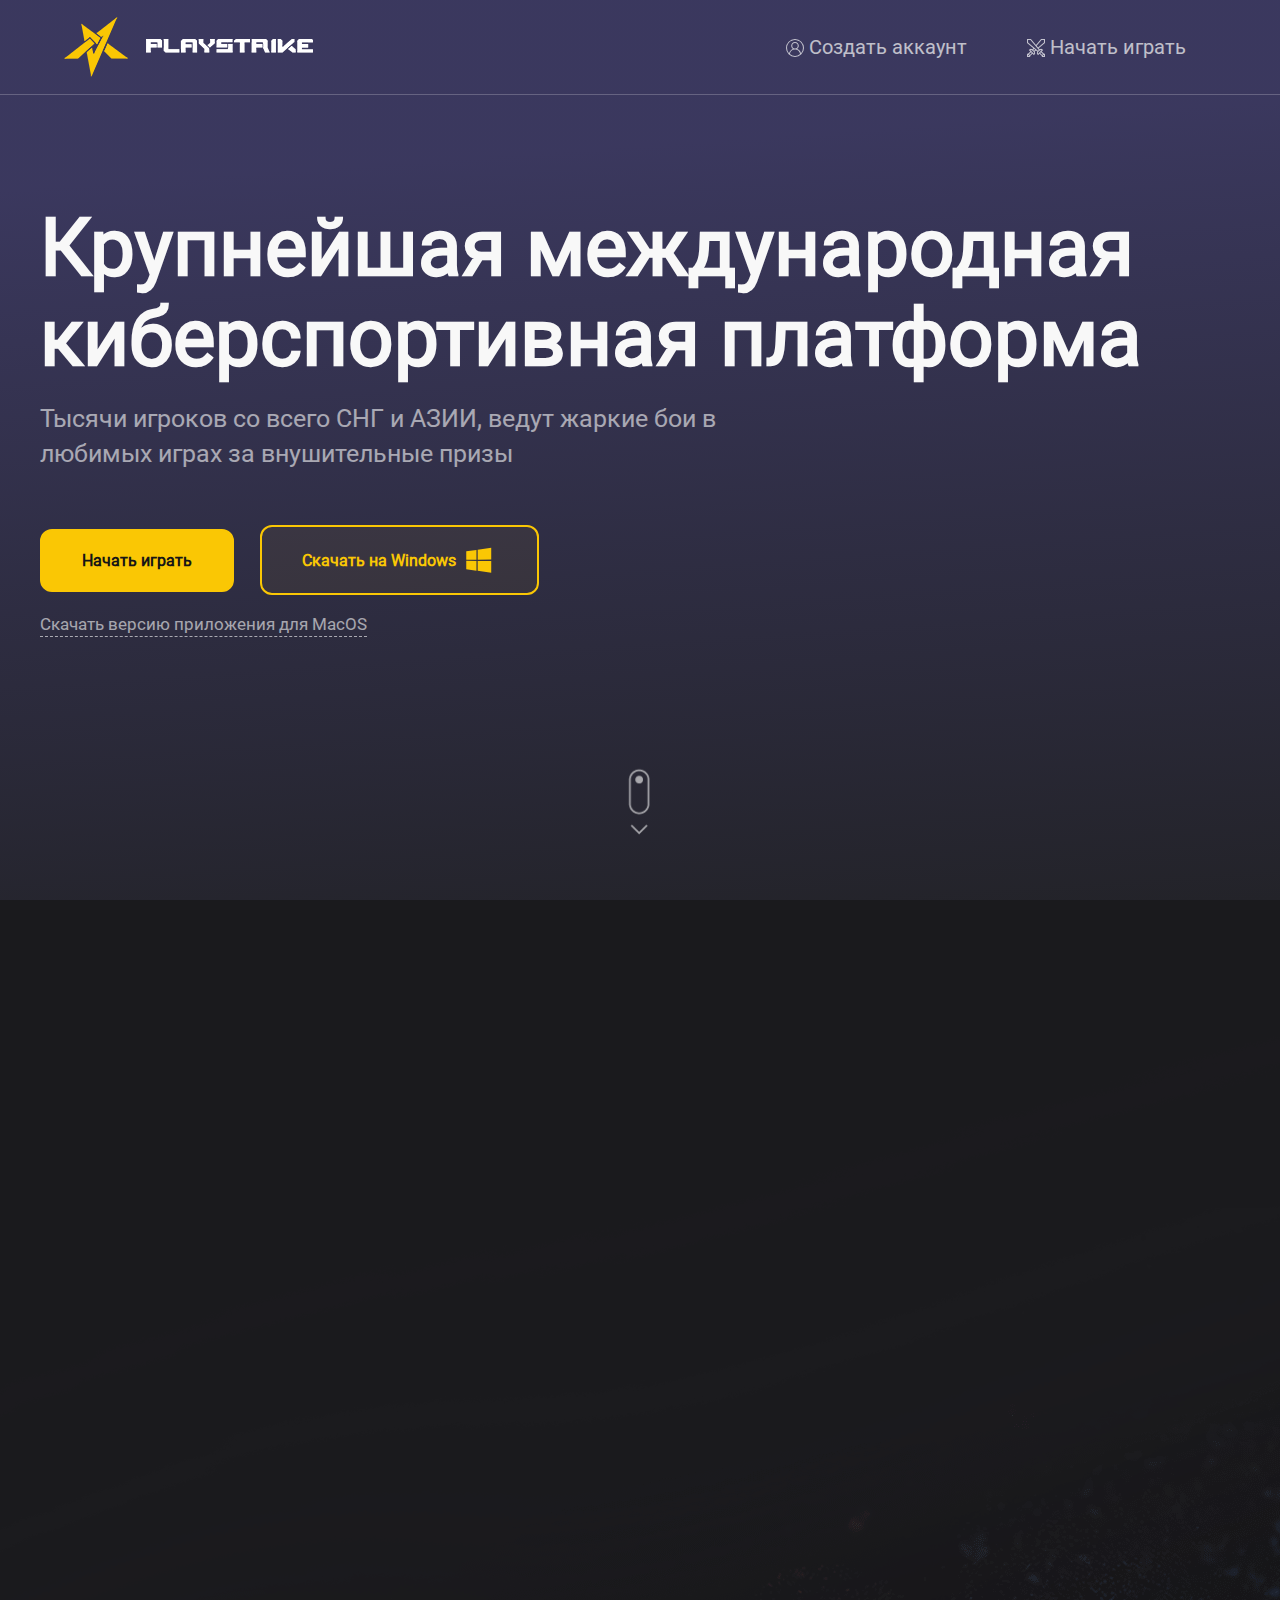
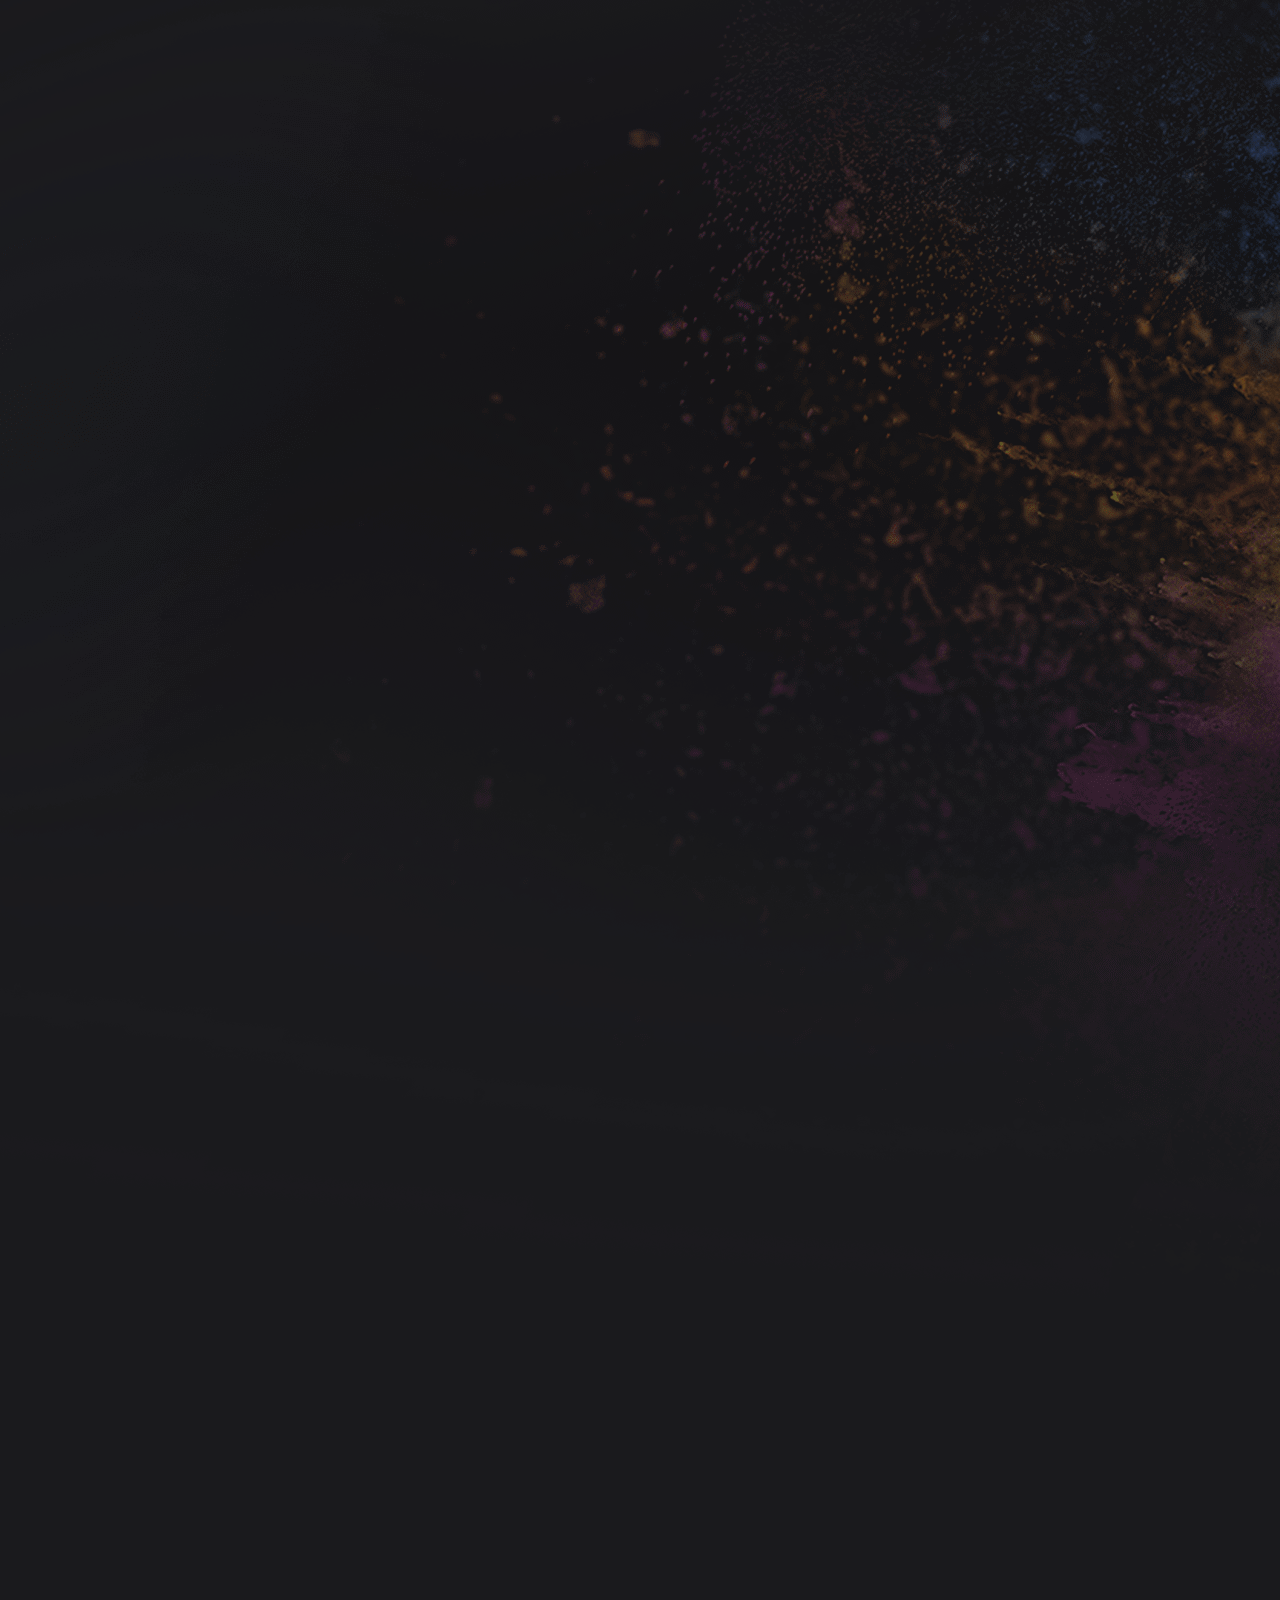
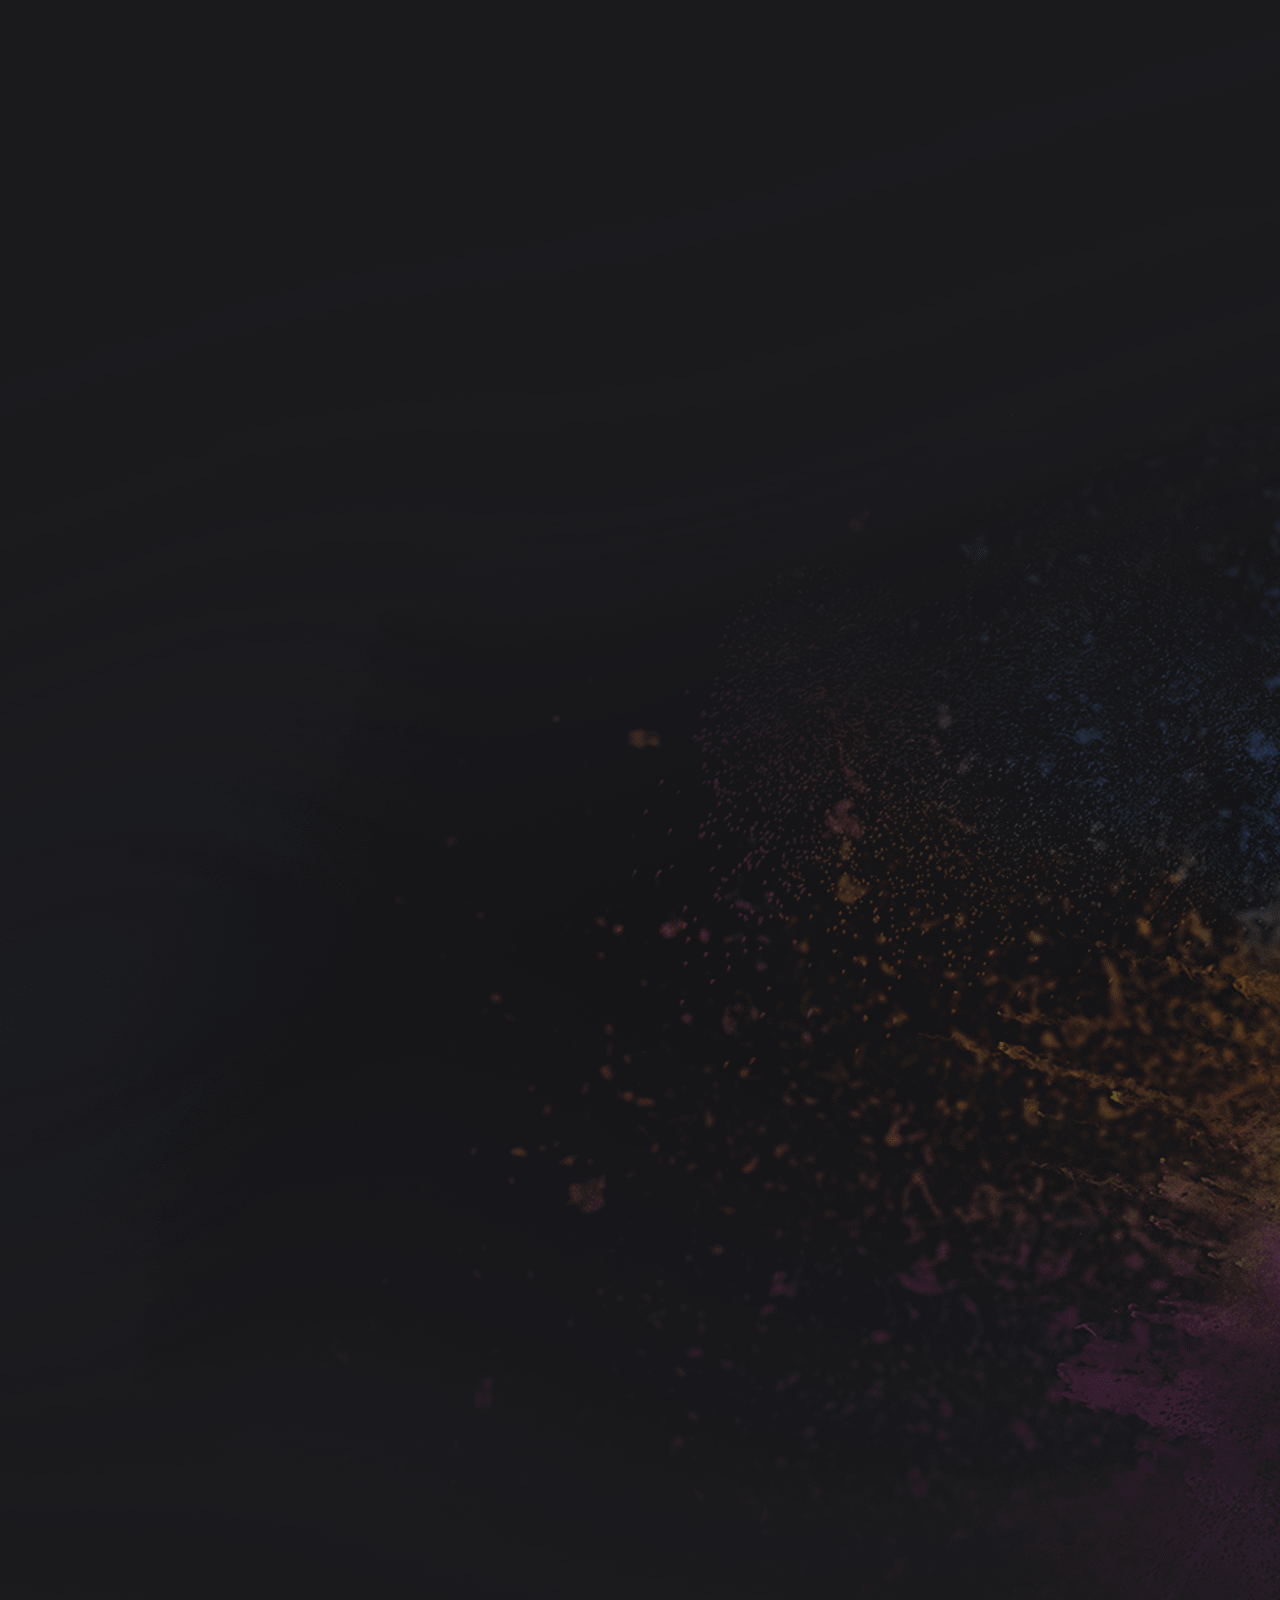
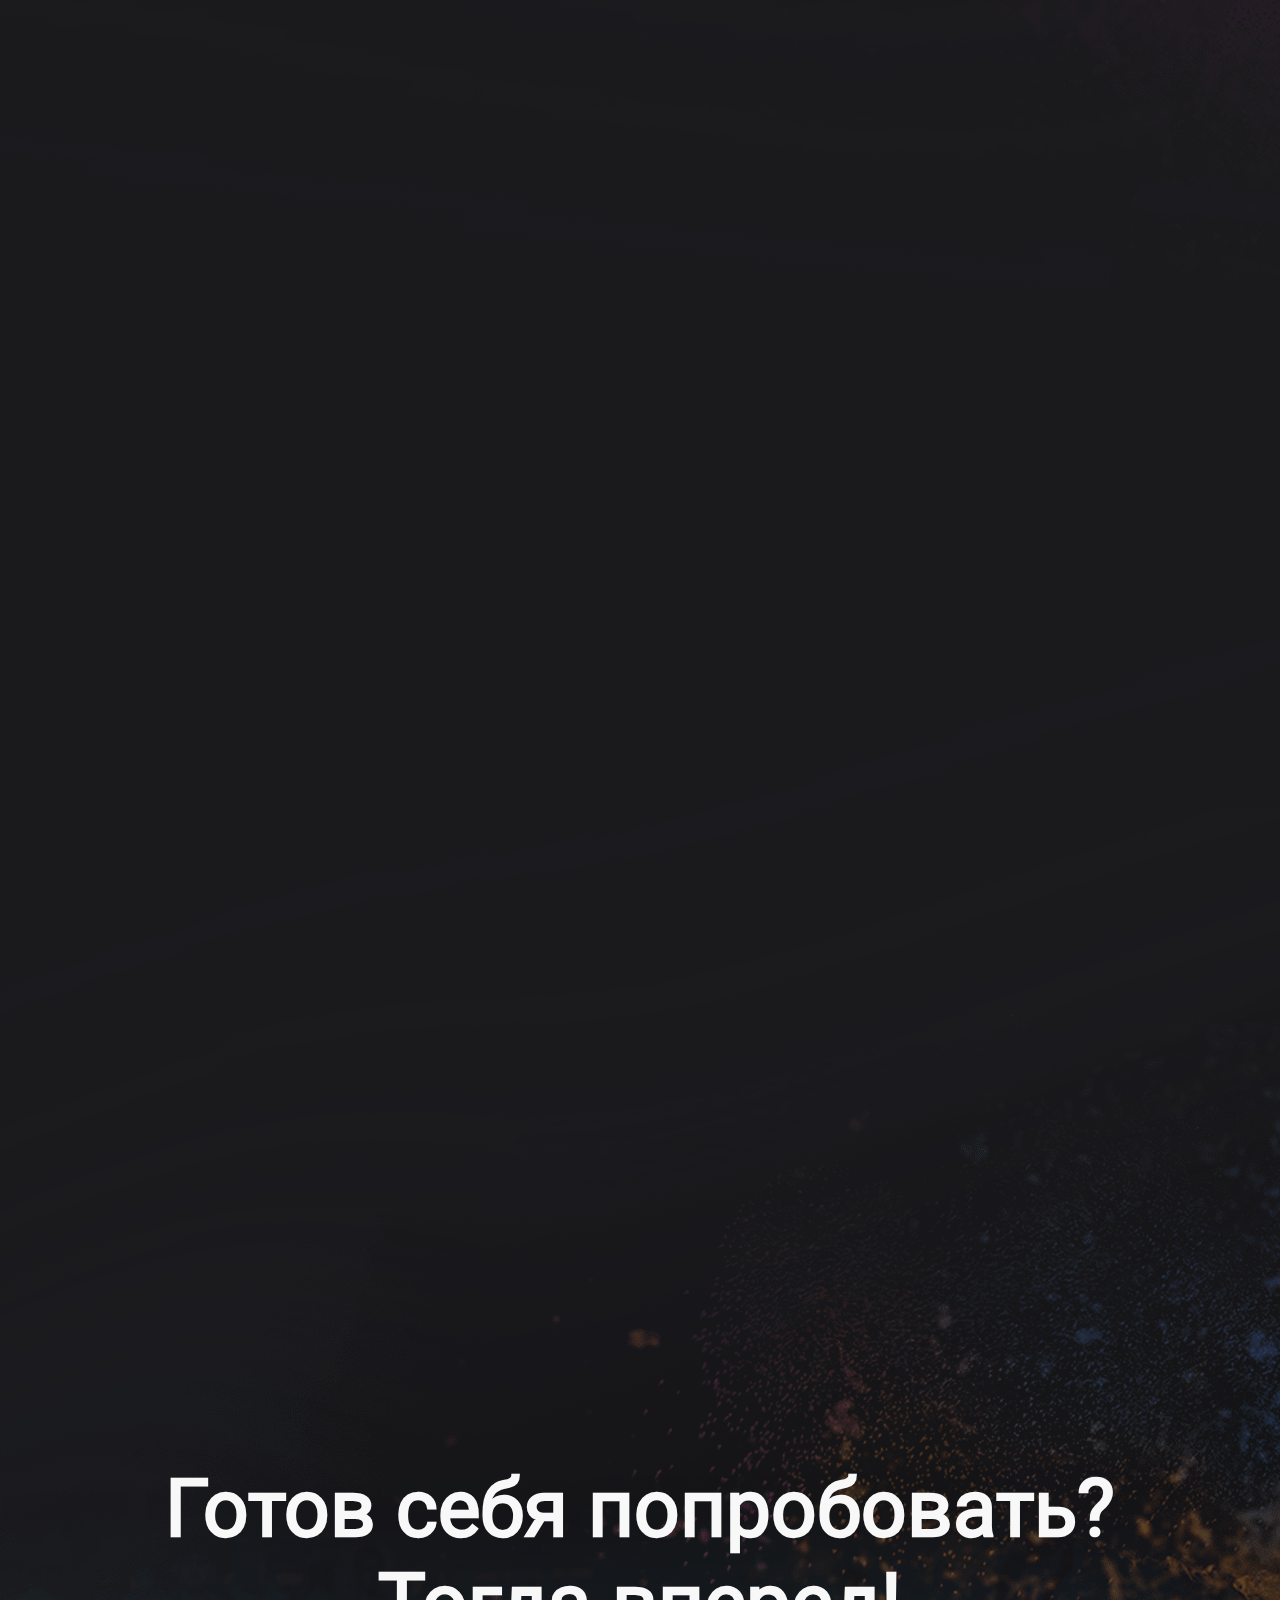
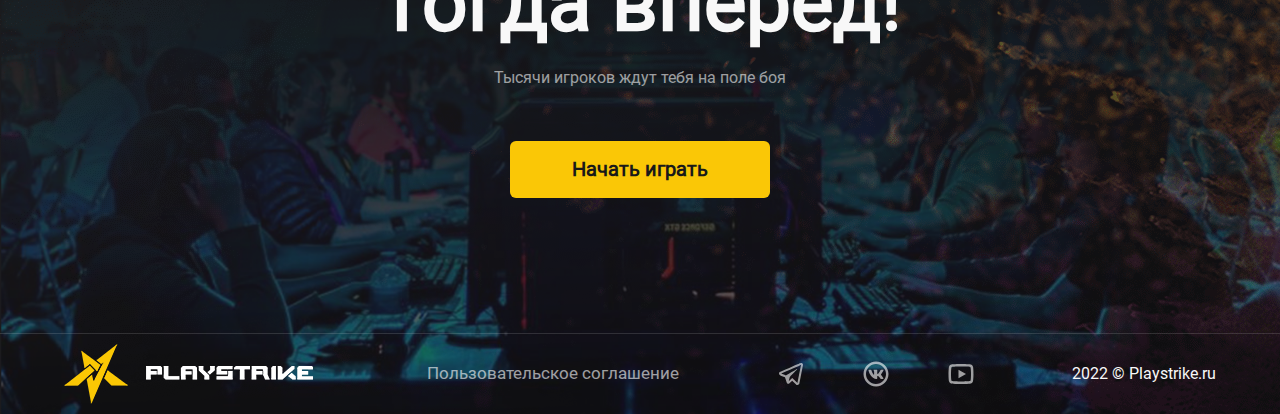
==== index.html @ 95a45a39 "fix adaptive" ====
<!DOCTYPE html>
<html lang="en">

<head>
	<meta charset="UTF-8">
	<meta http-equiv="X-UA-Compatible" content="IE=edge">
	<meta name="viewport" content="width=device-width, initial-scale=1.0">
	<link rel="icon" type="image/png" href="./assets/img/favicon.ico">
	<title>PlayStrike</title>
	<link rel="stylesheet" href='assets/css/reset.css'>
	<link rel="stylesheet" href='assets/css/swiper.min.css'>
	<link rel="stylesheet" href='assets/css/style.css'>
	<link rel="stylesheet" href='assets/css/wowjs.css'>
</head>

<body>
	<!---->
	<div class="preloader">
		<div class="preloader__row">
			<div class="preloader__item"></div>
			<div class="preloader__item"></div>
		</div>
	</div>

	<header>
		<div id="trailer" class="is_overlay">
			<video autoplay muted loop id="video" width="100%" height="auto" style="position: absolute;">
				<source src="123456.mp4" type="video/mp4">
				<source src="123456.webm" type="video/webm">
			</video>
			<div class="wallopers">
				<div class="headerMenu">
					<div class="headerMenuContent">
						<div class="logotype">

							<a href="#"><img src="assets/img/icons/playstrike.png"></a>
						</div>
						<!---->
						<div class="navigatoin">
							<!--
			<a href="">Главная</a>
			<a href="">Трансляции</a>
			<a href="">Лиги</a>
			<a href="">Приложение</a>
			<a href="">Аналитика</a>
-->
							<a href="https://my.playstrike.ru/auth/signup"><svg width="18" height="18" viewBox="0 0 18 18"
									xmlns="http://www.w3.org/2000/svg" class="zK0LQ">
									<path
										d="M15.364 2.636A8.941 8.941 0 0 0 9 0a8.941 8.941 0 0 0-6.364 2.636A8.941 8.941 0 0 0 0 9a8.94 8.94 0 0 0 2.636 6.364A8.941 8.941 0 0 0 9 18a8.941 8.941 0 0 0 6.364-2.636A8.941 8.941 0 0 0 18 9a8.941 8.941 0 0 0-2.636-6.364zM3.906 15.092A5.149 5.149 0 0 1 9 10.562c1.37 0 2.658.533 3.627 1.502a5.125 5.125 0 0 1 1.467 3.028A7.91 7.91 0 0 1 9 16.945a7.909 7.909 0 0 1-5.094-1.853zM9 9.475A2.737 2.737 0 0 1 6.266 6.74 2.737 2.737 0 0 1 9 4.008a2.737 2.737 0 0 1 2.734 2.733A2.737 2.737 0 0 1 9 9.475zm6.002 4.726a6.184 6.184 0 0 0-1.63-2.883 6.164 6.164 0 0 0-2.251-1.44 3.787 3.787 0 1 0-4.24.002c-.77.28-1.482.714-2.095 1.284A6.164 6.164 0 0 0 2.997 14.2 7.912 7.912 0 0 1 1.055 9c0-4.381 3.564-7.945 7.945-7.945S16.945 4.619 16.945 9a7.911 7.911 0 0 1-1.943 5.2z"
										fill="#FFF"></path>
								</svg> Создать аккаунт</a>
							<a href="https://my.playstrike.ru/auth/signin"><svg width="18" height="18" viewBox="0 0 18 18"
									xmlns="http://www.w3.org/2000/svg" class="zK0LQ">
									<path
										d="M18 0h-3.936L8.999 6.003 3.937 0H0v3.937L6.278 9.23l-.867 1.028a2.635 2.635 0 0 0-3.262.371l-.373.373 1.492 1.492-2.341 2.34H0V18h3.164v-.927l2.341-2.34 1.492 1.49.373-.372a2.64 2.64 0 0 0 .37-3.262L9 11.527l1.26 1.062a2.64 2.64 0 0 0 .37 3.262l.373.373 1.492-1.492 2.34 2.341V18H18v-3.164h-.927l-2.34-2.341 1.49-1.492-.372-.373a2.635 2.635 0 0 0-3.263-.37l-.865-1.027L18 3.936V0zM2.11 16.945H1.054v-1.054h.309l.745.745v.31zm.745-1.054l-.746-.746 1.905-1.904.61.61.135.135-1.904 1.905zm4.078-1.223L3.33 11.067a1.582 1.582 0 0 1 1.801.31l1.492 1.49c.486.487.589 1.213.309 1.801zm.111-2.871l-.84-.841.88-1.045 1.099.926-1.139.96zm9.901 4.094v1.054h-1.054v-.309l.745-.745h.31zm-1.054-.746l-.746.746-1.904-1.905.135-.135.61-.61 1.905 1.904zm-3.023-3.769a1.582 1.582 0 0 1 1.8-.31l-3.6 3.602a1.585 1.585 0 0 1 .308-1.8l1.492-1.492zm-1.072-.42l-.84.84-9.901-8.35V1.055h2.391l8.35 9.901zm5.15-7.51l-5.903 4.98-1.354-1.605 4.865-5.766h2.391v2.391z"
										fill="#FFF"></path>
								</svg> Начать играть</a>
						</div>

						<!-- 		<div class="users">
		    <a href="Создать аккаунт"></a><a href="Войти"></a>
		</div> -->
					</div>
				</div>
				<section class="main wow fadeInDown" data-wow-duration="2.5s" style="padding-top:12vh;margin: 0 auto;">
					<div class="container">
						<!-- <div class="main__logo">
				<img src="./assets/img/icons/logo-icon.svg" alt="">
			</div> -->
						<h1 class="main__title title">Крупнейшая международная киберспортивная платформа</h1>
						<p class="main__description">Тысячи игроков со всего СНГ и АЗИИ, ведут жаркие бои в любимых играх за
							внушительные
							призы</p>
						<div class="main__buttons df-jcsb-aic">
							<a class="button button_yellow-transparent df-jcsb-aic" style="background: #FAC704;
    color: #161616;margin-right: 2vw;" href="https://my.playstrike.ru/auth/signup">Начать играть</a>
							<a class="button button_yellow-transparent df-jcsb-aic" href="/apps"> Скачать на Windows <img
									src="./assets/img/icons/windows-icon.svg" alt=""></a>

						</div>
						<a href="">
							<a class="macos" href="/apps">Скачать версию приложения для MacOS
								<!--        <img class="apple__icon" src="./assets/img/icons/apple-icon.svg" alt="">-->
							</a>
						</a>
					</div>
				</section>
				<a href="#benefits" class="scrollImg"><img src="assets/img/icons/pil-gif.gif" alt=""></a>
			</div>
		</div>
	</header>
	<div class="backgroundContent">
		<!--
    <div id="container"> 
<div class="tabs"> 
<input id="tab1" type="radio" name="tabs" checked> 
<label for="tab1" class="account">
<div class="tabs_info">
    <div class="tabs_number">1</div>
    <div class="tabs_link">
        <span>СОЗДАЙ АККАУНТ</span>
       <p>Все что необходимо</p>
    </div>
</div>

</label> 
<input id="tab2" type="radio" name="tabs"> 
<label for="tab2">Пополни счет</label> 
<input id="tab3" type="radio" name="tabs"> 
<label for="tab3">Подключайся к матчу</label> 
<input id="tab4" type="radio" name="tabs"> 
  <label for="tab4">Играй и побеждай!</label> 
<div class="tabs_content"  id="content1"> 
<p>Описание</p> 
</div>  
<div class="tabs_content" id="content2"> 
<p>Описание</p> 
</div>  
<div class="tabs_content" id="content3"> 
<p>Сайт ZORNET - Сегодня многие мечтают иметь собственный сайт, для разного рода деятельности, но, к сожалению не все знают о том, что можно создать сайт совершенно бесплатно. И это не обман, вам действительно не нужны средства для того чтобы создать себе любого вида сайт.  
Такая возможность имеется благодаря конструктору uCoz. Все что необходимо это пройти регистрацию на странице создания сайтов.  
</p> 
</div>  
<div class="tabs_content"  id="content4"> 
<p>Описание</p> 
</div>  
</div> 
</div>
-->


		<section style="" class="us_section">
			<div class="us">
				<div class="usContent wow fadeInDown" data-wow-duration="2s">
					<div class="title_news">
						<div class="title_steps">
							<div class="titleInfo">
								<span class="ps_logo_us">Playstrike <img src="assets/img/icons/icon.svg" alt=""></span><span></span>
							</div>
							<div class="titleLink"><a href="https://my.playstrike.ru/">СЛЕДИТЕ ЗА НОВОСТЯМИ <img
										src="assets/img/icons/link.svg" alt=""></a></div>
						</div>
						<h1>КИБЕРСПОРТИВНАЯ СОЦСЕТЬ БУДУЩЕГО</h1>
					</div>
					<div class="usConent_Steps">
						<div class="su_step">
							<span>ПРОФЕССИОНАЛЬНЫЕ ЛИГИ</span>
							<p>
								Масштабные сражения в официальных турнирах от Playstrike, с тысячами сильнейших команд за звание
								чемпионов платформы с колосальными призами и наградами.</p>
							<div class="">
								<div class="ligues">
									<img src="assets/img/backgrounds/csgo.png" alt="">
									<img src="assets/img/backgrounds/dota2.png" alt="">
									<span>и другие</span>
								</div>
							</div>
						</div>
						<div class="su_step" style="border:none;">
							<span>МАТЧМЕЙКИНГ</span>
							<p>
								В считаные секунды находи себе противников в сорвеновательных одиночных или кооперативных режимах и
								моментально получай награды за одержанную победу.
							</p>


							<div class="su_button">
								<a href="https://my.playstrike.ru/auth/signin">Начать сражаться</a>
							</div>
						</div>
						<div class="su_step" style="border:none;">
							<span>ЛЮБИТЕЛЬСКИЕ ТУРНИРЫ</span>
							<p>
								Сотни профессиональных команд, формируют собственные турниры с огромными призовыми фондами и сражаются
								между собой за звание сильнейших.</p>
							<div class="">
								<div class="ligues">
									<div class="su_button green">
										<a href="https://my.playstrike.ru/tournaments/create">Создать турнир</a>
									</div>
								</div>
							</div>
						</div>
					</div>

				</div>
			</div>
			<div class="protected wow slideInRight" data-wow-duration="1s">
				<div class="protectedContent">
					<div class="protectedPlace">
						<!--                <svg width="65" height="120" viewBox="0 0 65 120" fill="none"><path d="M45.3645 0L43.5597 0.65805L15.8041 10.7609L13.5542 11.58L13.0354 13.9174L0.729043 69.2564L0 72.533L2.97897 74.0812L14.2013 79.9108L14.4334 80.031L12.3746 107.83L12.1616 110.703L14.7174 112.03L25.937 117.857L30.0573 119.997L31.9414 115.751L62.6431 46.6151L64.3115 42.8579L60.6635 40.963L49.8207 35.3299L60.2457 12.391L61.9605 8.61746L58.2825 6.70611L47.0684 0.884682L45.3645 0Z" fill="#FF8F27"></path><path d="M58.6537 44.8455L47.434 39.0186L42.6038 40.6651L56.2727 10.5913L45.0531 4.76172L17.2975 14.8646L4.9939 70.2036L16.2162 76.0332L19.1898 74.9519L16.7323 108.155L27.9519 113.982L58.6537 44.8455ZM7.36943 67.4977L18.7829 16.167L41.771 7.80076L24.6207 45.5363L22.9633 49.1842L26.756 47.8927L43.1636 42.3034L44.2448 41.9347L19.1952 98.3387L20.9154 75.0775L21.6691 64.8901L21.8657 62.2196L19.3481 63.1371L7.36943 67.4977Z" fill="#0D0D0D"></path></svg>-->
						<img src="assets/img/backgrounds/money.png" alt="">
						<h1>БЫСТРЫЕ ВЫПЛАТЫ</h1>
						<p>
							Заработанные призовые на турнирах и матчах, легко и быстро можно вывести в личном кабинете, на любой
							удобный вам кошелек.
						</p>
					</div>
					<div class="protectedPlace">
						<!--                <svg width="103" height="96" viewBox="0 0 103 96" fill="none"><path d="M100.917 13.4555L99.6231 11.9582C99.618 11.953 99.6154 11.9505 99.6154 11.9505L99.3916 11.6932C99.2938 11.5903 99.196 11.4797 99.0983 11.3562L98.1412 10.2499C96.9732 9.0201 95.5633 7.90352 94.3104 7.01335L84.7011 0.905612C83.8109 0.311304 82.7664 0 81.6704 0C81.1507 0 80.6259 0.0694645 80.1087 0.208394C78.668 0.594308 77.289 1.5205 76.2264 2.81717L32.4175 55.4198L29.4099 51.944L29.3122 51.8334L29.3019 51.8205L29.2761 51.7922L29.1604 51.6739C29.1012 51.6147 29.0472 51.5633 28.9983 51.5195L28.5969 51.1285L28.3319 50.9921C28.2933 50.9664 28.2522 50.9407 28.2084 50.9124L16.9912 43.7832C16.1062 43.1967 15.0539 42.8776 13.9605 42.8776C13.4408 42.8776 12.9159 42.9497 12.3988 43.0886C10.9504 43.4745 9.56621 44.4084 8.50109 45.7154L1.97142 53.727C-0.428963 56.6754 -0.663084 60.5551 1.41056 62.9503L22.1676 86.9336C22.4069 87.2089 22.6873 87.4661 23.014 87.7131C23.0629 87.7543 23.1067 87.7878 23.1247 87.7955C23.1247 87.7955 23.1581 87.8186 23.207 87.8495C23.2199 87.8572 23.2301 87.8675 23.243 87.8752C23.2482 87.8778 23.2559 87.8829 23.261 87.8881C23.3099 87.919 23.3639 87.9576 23.4231 87.9961V87.9987L34.6789 95.1561C35.5459 95.7093 36.5622 96 37.6144 96C37.8434 96 38.075 95.9846 38.3039 95.9563C38.9085 95.8636 41.3321 95.2642 44.476 91.4745L100.817 23.5459L100.889 23.4739L101.02 23.2989C101.038 23.2732 101.056 23.25 101.077 23.2269L101.38 22.9233C101.653 22.5683 101.882 22.2132 102.075 21.8582V21.6318C102.088 21.606 102.098 21.5829 102.111 21.5572C102.142 21.4928 102.173 21.4285 102.201 21.3616C102.229 21.2973 102.255 21.2381 102.281 21.179L102.317 21.0915L102.345 21.0195C102.35 21.0014 102.361 20.9783 102.368 20.9577C102.386 20.9088 102.404 20.8625 102.422 20.8162C102.425 20.8059 102.43 20.7956 102.433 20.7853L102.505 20.6078L102.553 20.4329C102.579 20.3583 102.597 20.2965 102.61 20.2528L102.618 20.2219L102.626 20.191C102.641 20.1396 102.664 20.0598 102.687 19.9595C102.708 19.8772 102.726 19.8025 102.739 19.7382H102.741L102.746 19.7125C102.77 19.607 102.79 19.499 102.808 19.3986C102.818 19.3446 102.826 19.2931 102.834 19.2417L102.849 19.1542L102.865 19.0359L102.875 18.9535C102.878 18.951 102.878 18.9484 102.875 18.9458C102.95 16.7127 101.859 14.7342 100.917 13.4555ZM13.5463 48.9056C13.5386 48.9005 13.5334 48.8953 13.5257 48.8902L13.6492 48.7512L13.5463 48.9056Z" fill="#18E86B"></path><path d="M98.8046 18.0168C98.8046 17.9937 98.8072 17.968 98.8046 17.9448C98.8046 17.9294 98.8021 17.9139 98.7995 17.8985C98.7995 17.8702 98.7969 17.8445 98.7918 17.8162C98.7892 17.793 98.7892 17.7699 98.7866 17.7467C98.7815 17.7158 98.7763 17.6901 98.7712 17.6618C98.7686 17.6438 98.766 17.6284 98.7609 17.6103C98.7609 17.6026 98.7583 17.5923 98.7583 17.5846C98.748 17.5383 98.7352 17.492 98.7223 17.4457C98.7197 17.438 98.7172 17.4277 98.7146 17.42C98.712 17.4097 98.7069 17.3994 98.7043 17.3891C98.6966 17.3685 98.6914 17.3479 98.6837 17.3273C98.6709 17.2913 98.6554 17.2553 98.64 17.2193C98.64 17.2141 98.6374 17.2116 98.6348 17.2064C98.6323 17.2013 98.6297 17.1961 98.6271 17.191C98.6143 17.1653 98.604 17.1421 98.5911 17.1189C98.5757 17.0881 98.5577 17.0572 98.5396 17.0289C98.5396 17.0238 98.5371 17.0212 98.5345 17.0186C98.5319 17.0135 98.5268 17.0083 98.5242 17.0057C98.5114 16.9852 98.4985 16.962 98.483 16.944C98.465 16.9157 98.4445 16.89 98.4213 16.8642C98.4162 16.8565 98.411 16.8514 98.4059 16.8437L94.0064 11.7599C93.9884 11.7419 93.973 11.7239 93.955 11.7059C93.9318 11.6801 93.9087 11.657 93.8829 11.6364C93.8804 11.6338 93.8778 11.6338 93.8752 11.6312C93.8727 11.6261 93.8675 11.6235 93.8649 11.621C93.8444 11.6055 93.8263 11.5875 93.8058 11.5721C93.78 11.5541 93.7543 11.5361 93.726 11.518L82.4445 4.34776C82.447 4.35033 82.4419 4.34519 82.4445 4.34776C82.2206 4.19082 81.9582 4.11621 81.6701 4.11621C81.5105 4.11621 81.3433 4.13937 81.1735 4.18568C80.5792 4.34519 79.9437 4.77484 79.4009 5.43861L32.4763 61.7795L26.2965 54.6375C26.2785 54.6195 26.2631 54.6015 26.2476 54.5835C26.2245 54.5603 26.1988 54.5372 26.1756 54.5166C26.173 54.514 26.1705 54.5115 26.1679 54.5089C26.1627 54.5063 26.1576 54.5012 26.155 54.4986C26.1344 54.4832 26.1164 54.4677 26.0984 54.4523C26.0701 54.4343 26.0444 54.4137 26.0187 54.3983L14.7577 47.2408C14.786 47.2614 14.8143 47.2846 14.84 47.3077C14.8477 47.3129 14.8529 47.318 14.858 47.3232C14.611 47.1019 14.3023 46.9939 13.9601 46.9939C13.8006 46.9939 13.6334 47.017 13.461 47.0633C12.8667 47.2228 12.2312 47.6525 11.6884 48.3162L5.15872 56.3278C4.07816 57.6554 3.79258 59.4151 4.52067 60.2564L25.2777 84.2397C25.4038 84.3838 25.6508 84.5382 25.6276 84.5253L36.8834 91.6827C37.223 91.8988 37.6527 91.9374 38.1106 91.8139C38.1852 91.7933 38.2599 91.7702 38.337 91.7419C38.3628 91.7316 38.3885 91.7187 38.4142 91.7084C38.4631 91.6879 38.5146 91.6673 38.566 91.6415H38.5686C38.6226 91.6158 38.6741 91.5849 38.7281 91.5566C38.7487 91.5438 38.7693 91.5335 38.7898 91.5206H38.7924C38.849 91.4872 38.9082 91.4486 38.9674 91.41C38.9777 91.4023 38.9879 91.3946 38.9982 91.3894C39.0137 91.3765 39.0291 91.3663 39.0445 91.356C39.0677 91.338 39.0909 91.3225 39.1166 91.3045C39.1552 91.2762 39.1912 91.2453 39.2298 91.2145C39.2349 91.2119 39.2401 91.2093 39.2427 91.2042C39.2452 91.2042 39.2478 91.2016 39.2478 91.199C39.289 91.1656 39.3301 91.1321 39.3713 91.0961C39.397 91.073 39.4202 91.0498 39.4459 91.0267C39.4536 91.0215 39.4613 91.0138 39.4691 91.0061C39.4742 91.0009 39.4793 90.9958 39.4845 90.9906C39.5205 90.9572 39.5591 90.9212 39.5925 90.8852C39.6157 90.862 39.6389 90.8363 39.662 90.8105C39.6697 90.8054 39.6749 90.7977 39.6826 90.7925C39.6877 90.7848 39.6929 90.7797 39.698 90.7745C39.7315 90.7385 39.7649 90.6999 39.7984 90.6613C39.8267 90.6279 39.855 90.5944 39.8833 90.561L97.7678 20.7723C97.773 20.7671 97.7755 20.762 97.7807 20.7568C97.8141 20.7157 97.845 20.6771 97.8759 20.6359C97.9042 20.5999 97.9299 20.5639 97.9556 20.5253L97.9633 20.5176C97.9633 20.515 97.9659 20.5124 97.9659 20.5098C97.9968 20.4687 98.0277 20.4249 98.056 20.3812C98.0817 20.3452 98.1049 20.3066 98.128 20.268C98.1306 20.2629 98.1357 20.2577 98.1383 20.2526C98.1409 20.25 98.1409 20.2474 98.1434 20.2449C98.1717 20.1985 98.2026 20.1497 98.2283 20.1008C98.2463 20.0725 98.2618 20.0416 98.2772 20.0133C98.2849 20.0004 98.2901 19.9876 98.2978 19.9747C98.303 19.9644 98.3081 19.9567 98.3132 19.9464C98.3441 19.8872 98.375 19.8281 98.4033 19.7689C98.4084 19.7586 98.411 19.7483 98.4162 19.738C98.4264 19.7149 98.4367 19.6917 98.447 19.6686C98.465 19.63 98.4805 19.5939 98.4959 19.5579C98.5036 19.5373 98.5114 19.5193 98.5165 19.5013C98.5371 19.4524 98.5551 19.4036 98.5731 19.3547C98.5834 19.3289 98.5937 19.3006 98.604 19.2749C98.6091 19.2569 98.6143 19.2389 98.6194 19.2209C98.6348 19.1772 98.6477 19.1334 98.6606 19.0897C98.6734 19.0434 98.6863 18.9971 98.6966 18.9508C98.7094 18.907 98.7172 18.8633 98.7275 18.8195C98.7377 18.7732 98.748 18.7269 98.7558 18.6832C98.7635 18.6394 98.7686 18.5983 98.7763 18.5545C98.7815 18.5108 98.7866 18.4645 98.7918 18.4208C98.7969 18.3796 98.7995 18.3384 98.8021 18.2973C98.8021 18.2715 98.8072 18.2484 98.8072 18.2227V18.1712C98.8072 18.1197 98.8072 18.0683 98.8046 18.0168ZM14.8915 47.354C14.9146 47.3772 14.9378 47.4029 14.9609 47.4286C14.9326 47.3978 14.9043 47.3669 14.8735 47.3386C14.8812 47.3437 14.8863 47.3489 14.8915 47.354ZM5.87137 59.1604C5.80962 58.9366 5.90482 58.1674 6.50942 57.4264L13.0365 49.4148C13.3298 49.0546 13.6231 48.854 13.8263 48.7716L28.6918 65.9474L30.0322 67.4936L31.3417 65.9217L80.7361 6.55004L80.7413 6.54232L80.7464 6.53461C81.0397 6.17442 81.3305 5.97374 81.5337 5.89142L85.7299 10.7411C85.7916 10.9623 85.699 11.729 85.097 12.47L27.2227 82.251L27.2176 82.2561L27.2124 82.2613C26.9191 82.6214 26.6284 82.8221 26.4226 82.9044L5.87137 59.1604Z" fill="#0D0D0D"></path><path d="M100.917 13.4553L99.6152 11.9502C99.6152 11.9502 100.225 12.5111 100.917 13.4553Z" fill="#18E86B"></path><path d="M102.875 18.9541C102.847 19.888 102.61 20.8682 102.075 21.8587V21.6323C102.088 21.6066 102.098 21.5835 102.111 21.5577C102.142 21.4934 102.172 21.4291 102.201 21.3622C102.229 21.2979 102.255 21.2387 102.281 21.1795L102.317 21.0921L102.345 21.02C102.35 21.002 102.36 20.9789 102.368 20.9583C102.386 20.9094 102.404 20.8631 102.422 20.8168C102.425 20.8065 102.43 20.7962 102.432 20.7859L102.504 20.6084L102.553 20.4334C102.579 20.3588 102.597 20.2971 102.61 20.2533L102.618 20.2225L102.625 20.1916C102.641 20.1401 102.664 20.0604 102.687 19.9601C102.708 19.8777 102.726 19.8031 102.738 19.7388H102.741L102.746 19.7131C102.769 19.6076 102.79 19.4995 102.808 19.3992C102.818 19.3452 102.826 19.2937 102.834 19.2423L102.849 19.1548L102.865 19.0364L102.875 18.9541Z" fill="#18E86B"></path></svg>-->
						<img src="assets/img/backgrounds/servers.png" alt="">
						<h1>НАДЕЖНЫЕ СЕРВЕРА</h1>
						<p>
							Наша платформа размещена в самых надежных и защищенных от сбоев и любымх атак серверах.
						</p>
					</div>
					<div class="protectedPlace">
						<!--                <svg width="144" height="112" viewBox="0 0 144 112" fill="none"><path d="M91.4575 46.8476L78.9019 40.3258L78.0959 39.9076L77.1941 39.8901L65.7843 39.6549L61.8067 18.8435L61.4538 16.9963L59.7853 16.1337L47.2296 9.61196L43.056 7.44238L41.7229 11.9514L31.424 46.8607L5.07105 66.0209L0 69.7065L5.56334 72.5949L18.119 79.1167L18.9206 79.535L19.8268 79.5524L31.2366 79.7876L35.2098 100.599L35.5627 102.446L37.2313 103.309L49.7869 109.831L53.9605 112L55.2936 107.491L65.5969 72.5819L91.9498 53.4217L97.0209 49.736L91.4575 46.8476Z" fill="#CFBBFE"></path><path d="M77.116 43.7627L62.565 43.4664L57.9993 19.5706L45.4437 13.0488L34.7657 49.2215L7.34546 69.1571L19.9011 75.6789L34.4521 75.9752L39.0177 99.871L51.5734 106.393L62.2514 70.2245L89.6716 50.2888L77.116 43.7627ZM48.7329 62.3783L48.2842 62.705L48.1273 63.2366L39.3619 92.9397L34.8616 69.3793L34.6132 68.0767L33.2889 68.0506L12.2466 67.6193L35.7329 50.5415L36.1816 50.2148L36.3385 49.6833L45.1039 19.9801L49.6042 43.5405L49.8525 44.8431L51.1769 44.8692L72.2192 45.3005L48.7329 62.3783Z" fill="#0D0D0D"></path><path d="M139.356 67.7477L130.982 63.3998L130.447 63.121L129.845 63.1079L122.239 62.9511L119.586 49.0798L119.355 47.8468L118.239 47.2718L109.87 42.9239L107.087 41.4775L106.202 44.4836L99.3319 67.7564L81.7618 80.5299L78.3855 82.987L82.0929 84.9126L90.4619 89.2604L90.9978 89.5393L91.599 89.5523L99.2056 89.7048L101.859 103.58L102.094 104.813L103.205 105.388L111.574 109.736L114.358 111.183L115.246 108.177L122.112 84.9039L139.682 72.1304L143.063 69.6733L139.356 67.7477Z" fill="#CFBBFE"></path><path d="M129.793 65.6907L120.091 65.4947L117.046 49.5627L108.677 45.2148L101.558 69.3285L83.2825 82.6204L91.6514 86.9682L101.349 87.1643L104.39 103.096L112.759 107.444L119.878 83.3305L138.158 70.0386L129.793 65.6907ZM110.873 78.0983L110.572 78.3161L110.467 78.6733L104.621 98.4739L101.624 82.7685L101.458 81.9016L100.574 81.8841L86.5455 81.5966L102.203 70.2129L102.504 69.995L102.608 69.6378L108.45 49.8372L111.452 65.5426L111.618 66.4096L112.502 66.427L126.53 66.7145L110.873 78.0983Z" fill="#0D0D0D"></path><path d="M112.033 14.4508L107.428 12.059L107.131 11.9065L106.8 11.8978L102.618 11.8107L101.158 4.18231L101.032 3.50704L100.418 3.18901L95.813 0.797254L94.2838 0L93.7959 1.65549L90.0187 14.4551L80.3559 21.4779L78.4956 22.8328L80.5345 23.8914L85.1394 26.2832L85.4356 26.4357L85.7667 26.44L89.949 26.5272L91.4085 34.1599L91.5392 34.8352L92.1491 35.1532L96.754 37.5449L98.2832 38.3378L98.7711 36.6867L102.548 23.8871L112.211 16.8599L114.071 15.5094L112.033 14.4508Z" fill="#CFBBFE"></path><path d="M106.774 13.3174L101.437 13.2085L99.7645 4.44742L95.1596 2.05566L91.2474 15.3171L81.1924 22.6274L85.7973 25.0192L91.1341 25.1281L92.807 33.8891L97.4119 36.2809L101.328 23.0195L111.383 15.7092L106.774 13.3174ZM96.3663 20.1442L96.2008 20.2661L96.1441 20.4622L92.929 31.3536L91.2778 22.7145L91.1864 22.2353L90.7028 22.2266L82.9873 22.0698L91.6002 15.8094L91.7658 15.6874L91.8224 15.4913L95.0376 4.5999L96.6887 13.239L96.7802 13.7182L97.2638 13.7269L104.979 13.8838L96.3663 20.1442Z" fill="#0D0D0D"></path></svg>-->
						<img src="assets/img/backgrounds/antichit.png" alt="">
						<h1>АНТИ-ЧИТ</h1>
						<p>
							Гордость нашей проекта - умная античит система, которая обеспечивает комфорт в игре и защиту даже от самых
							смелых хакерских решений.
						</p>
					</div>
				</div>
			</div>




			<section class="section_step wow slideInLeft" data-wow-duration="0.5s" style="margin-bottom: 4.9vh;">

				<div class="content">
					<span class="ps_logo_us">Playstrike <img src="assets/img/icons/icon.svg" alt=""></span><span></span>
					<h1>КАК НАЧАТЬ ИГРАТЬ?</h1>
				</div>
				<div class="what_step">

					<div class="step_content">
						<div class="step">
							<span>1</span>
							<div class="step_link">
								<span>СОЗДАЙ АККАУНТ</span>
								<p>Регистрация занимает меньше минуты</p>
							</div>
						</div>
						<img src="assets/img/backgrounds/arrowstep.png" alt="">
						<div class="step">
							<span>2</span>
							<div class="step_link">
								<span>ПОПОЛНИ СЧЕТ</span>
								<p>Множество удобных вариантов пополнения</p>
							</div>
						</div>
						<img src="assets/img/backgrounds/arrowstep.png" alt="">
						<div class="step">
							<span>3</span>
							<div class="step_link">
								<span>УЧАВСТВУЙ В МАТЧЕ</span>
								<p>Платформа быстро подберет нужный бой</p>
							</div>
						</div>
						<img src="assets/img/backgrounds/arrowstep.png" alt="">
						<div class="step">
							<span>4</span>
							<div class="step_link">
								<span>ЗАБИРАЙ ВЫЙГРЫШ</span>
								<p>Выводи средства на нужные тебе кошельки</p>
							</div>
						</div>
					</div>
					<div class="step_video">
						<div class="step_info">
							<img src="assets/img/backgrounds/video.png" alt="">
						</div>
					</div>
				</div>
			</section>



			<section class="games" style="margin: 0;">
				<div class="container df-jcsb-aic">
					<div class="games__card active js-game  wow slideInLeft" data-wow-duration="0.5s">
						<div class="games__image">
							<img class="games-img-pc" src="./assets/img/backgrounds/game-dota-preview.png" alt="">
							<img class="games-img-phone" src="./assets/img/backgrounds/game-dota-preview-mobile.png" alt="">
							<a href="https://my.playstrike.ru/" class="games__download">Создать аккаунт</a>
						</div>
						<p class="games__title">DOTA 2</p>
					</div>
					<div class="games__card js-game  wow slideInRight" data-wow-duration="0.5s">
						<div class="games__image">
							<img class="games-img-pc" src="./assets/img/backgrounds/game-cs-preview.png" alt="">
							<img class="games-img-phone" src="./assets/img/backgrounds/game-cs-preview-mobile.png" alt="">
							<a href="https://my.playstrike.ru/" class="games__download">Создать аккаунт</a>
						</div>
						<p class="games__title"> CS:GO</p>
					</div>
				</div>
			</section>


			<section class="promotions">
				<div class="container wow slideInRight" data-wow-duration="0.5s">
					<h2 class="promotions__title"> Акции и бонусы от PlayStrike</h2>
					<div class="promotions__card">
						<div class="promotions__card-title">Акции и бонусы</div>
						<div class="promotions__card-descriptions">Пополни баланс сегодня и получи Professional подписку на 30 дней
						</div>
						<a href="https://my.playstrike.ru/" class="button button_white promotions__button">Создать аккаунт</a>
					</div>
				</div>
			</section>

			<section class="statistic">
				<div class="container statistic__wrapper">
					<img src="./assets/img/previews/app-preview-1.png" class=" wow fadeInLeft" data-wow-duration="0.5s" alt="">
					<div class="statistic__info wow fadeInRight" data-wow-duration="0.5s">
						<h2 class="statistic__title">Подробная статистика</h2>
						<p class="statistic__description">
							Не просто игра... Подробная статистика позволит вам отслеживать свой прогресс по мере повышения рейтинга.
						</p>
						<a href="https://my.playstrike.ru/" class="button button_yellow">Создать аккаунт</a>
					</div>
				</div>
			</section>

			<section class="application">
				<div class="container application__wrapper">
					<div class="application__info wow fadeInLeft" data-wow-duration="0.5s">
						<h2 class="application__title">Удобное приложение PlayStrike</h2>
						<p class="application__description">
							Удобные приложения под все популярные платформы. Играйте, общайтесь, следите за новостями с любого
							устройства
							и в любом удобном месте.
						</p>
						<div class="application__platforms">
							<div class="platform__card">
								<img src="./assets/img/icons/pk-icon.svg" alt="">
								<p>
									ПК
								</p>
							</div>
							<div class="platform__card">
								<img src="./assets/img/icons/browser-icon.svg" alt="">
								<p>
									Браузер
								</p>
							</div>
							<div class="platform__card">
								<img src="./assets/img/icons/phone-icon.svg" alt="">
								<p>
									Телефоны
								</p>
							</div>
						</div>
						<div class="application__buttons df-jcsb-aic">
							<a class="button button_yellow-transparent df-jcsb-aic" href="/apps">Скачать на Mac <img
									class="apple__icon" src="./assets/img/icons/apple-icon.svg" alt=""></a>
							<a class="button button_yellow-transparent df-jcsb-aic" href="/apps"> Скачать на Windows <img
									src="./assets/img/icons/windows-icon.svg" alt=""></a>
						</div>
					</div>
					<img class="application__image wow fadeInRight" data-wow-duration="0.5s"
						src="./assets/img/previews/app-preview-2.png" alt="">
				</div>
			</section>
		</section>
		<div class="footer_section">
			<footer class="neFooter">
				<div class="neFooterContent">
					<div class="footerAgit" style="">
						<h1>Готов себя попробовать? Тогда вперед!</h1>
						<p>Тысячи игроков ждут тебя на поле боя</p>
						<a href="https://my.playstrike.ru/auth/signup" class="button_yellow">Начать играть</a>
					</div>
					<div class="footerLink">
						<div class="footerLinkContent">
							<div class="logoFooter"><img src="assets/img/icons/playstrike.png" alt=""></div>
							<div class="documents">
								<a href="/privacy.html">Пользовательское соглашение</a>
							</div>

							<div class="footer__links">
								<a href="https://t.me/PlayStrike">
									<img src="./assets/img/icons/tg.svg" alt="">
								</a>
								<a href="https://vk.com/playstrike">
									<img src="./assets/img/icons/vk.svg" alt="">
								</a>
								<a href="https://rutube.ru/channel/24737596/">
									<img src="./assets/img/icons/rt.svg" alt="">
								</a>
							</div>
							<span>2022 © Playstrike.ru</span>
						</div>
					</div>
				</div>
			</footer>
		</div>
		<!---->
		<button class="to__top">
			<svg xmlns="http://www.w3.org/2000/svg" width="16" height="16" fill="none" class="bi bi-chevron-double-up"
				viewBox="0 0 16 16">
				<path fill-rule="evenodd"
					d="M7.646 2.646a.5.5 0 0 1 .708 0l6 6a.5.5 0 0 1-.708.708L8 3.707 2.354 9.354a.5.5 0 1 1-.708-.708l6-6z" />
				<path fill-rule="evenodd"
					d="M7.646 6.646a.5.5 0 0 1 .708 0l6 6a.5.5 0 0 1-.708.708L8 7.707l-5.646 5.647a.5.5 0 0 1-.708-.708l6-6z" />
			</svg>
		</button>

		<script src='assets/scripts/slider.js'></script>
		<script src='assets/scripts/wow.js'></script>
		<script src='assets/scripts/index.js'></script>
</body>

</html>
---- assets/css/style.css ----
/*
* Prefixed by https://autoprefixer.github.io
* PostCSS: v8.3.6,
* Autoprefixer: v10.3.1
* Browsers: last 10 version
*/

/*
* Prefixed by https://autoprefixer.github.io
* PostCSS: v8.3.6,
* Autoprefixer: v10.3.1
* Browsers: last 10 version
*/
.preloader {
	/*фиксированное позиционирование*/
	position: fixed;
	/* координаты положения */
	left: 0;
	top: 0;
	right: 0;
	bottom: 0;
	/* фоновый цвет элемента */
	background: #e0e0e0;
	background: #212122;
	/* размещаем блок над всеми элементами на странице (это значение должно быть больше, чем у любого другого позиционированного элемента на странице) */
	z-index: 9999999;
}

.preloader__row {
	position: relative;
	top: 50%;
	left: 50%;
	width: 70px;
	height: 70px;
	margin-top: -35px;
	margin-left: -35px;
	text-align: center;
	animation: preloader-rotate 2s infinite linear;
}

.preloader__item {
	position: absolute;
	display: inline-block;
	top: 0;
	background-color: #337ab7;
	background-color: #FAC706;
	border-radius: 100%;
	width: 35px;
	height: 35px;
	animation: preloader-bounce 2s infinite ease-in-out;
}

.preloader__item:last-child {
	top: auto;
	bottom: 0;
	animation-delay: -1s;
}

@keyframes preloader-rotate {
	100% {
		transform: rotate(360deg);
	}
}

@keyframes preloader-bounce {

	0%,
	100% {
		transform: scale(0);
	}

	50% {
		transform: scale(1);
	}
}

.loaded_hiding .preloader {
	transition: 0.3s opacity;
	opacity: 0;
}

.loaded .preloader {
	display: none;
}

* {
	-webkit-box-sizing: border-box;
	-moz-box-sizing: border-box;
	box-sizing: border-box;
	margin: 0;
	padding: 0;

}


html {
	scroll-behavior: smooth;

}


body {
	position: relative;
	overflow: hidden;
	/*
	background: -o-linear-gradient(top, rgba(37, 37, 44, 1) 0%, #0C0C0E 100%);
	background: -webkit-gradient(linear, left top, left bottom, from(rgba(37, 37, 44, 1)), to(#0C0C0E));
	background: linear-gradient(180deg, rgba(37, 37, 44, 1) 0%, #0C0C0E 100%);
*/
	background-color: #212125;
	background-color: #1a1a1d;
	min-height: 100vh;
	position: relative;
	/*
	scrollbar-width: thin;
	scrollbar-color: #d4aa70 #e4e4e4;
	position: relative;
	overflow:hidden;
*/
}

body.loaded, body.loaded_hiding {
	overflow-y: auto;

}


body::-webkit-scrollbar {
	width: 10px;
}

body::-webkit-scrollbar-track {
	background: -webkit-gradient(linear, left top, left bottom, from(rgba(37, 37, 44, 1)), to(#0C0C0E));
	background: linear-gradient(180deg, rgba(37, 37, 44, 1) 0%, #0C0C0E 100%);
}

body::-webkit-scrollbar-thumb {
	-webkit-box-shadow: inset 2px 2px 5px 0 rgba(#fff, 0.5);
	box-shadow: inset 2px 2px 5px 0 rgba(#fff, 0.5);
	background-image: -webkit-gradient(linear, left top, left bottom, from(#d0368a), color-stop(99%, #708ad4));
	background-image: linear-gradient(180deg, #d0368a 0%, #708ad4 99%);
	border-radius: 20px;
}


.headerMenu {
	display: flex;
	margin: 0 auto;
	width: 100%;
	padding-top: 17px;
	padding-bottom: 17px;
	border-bottom: 1px solid #ffffff38;
}

.headerMenuContent {
	width: 90%;
	margin: 0 auto;
	display: flex;
	justify-content: space-between;
	align-items: center;
}


.logotype {
	width: 60px;
	height: 60px;
	width: auto;
}

.logotype img {
	width: 100%;
}

.navigatoin {
	display: flex;
	min-width: 460px;
	justify-content: space-between;
}

.navigatoin a {
	margin: 1%;
	margin: 0 auto;
	opacity: 0.7;
	transition: .2s linear;
}

.navigatoin a:hover {
	opacity: 1;
}

.is_overlay {
	display: block;
	width: 100%;
	height: 100vh;
	position: absolute;
	display: flex;
	top: 0;
	right: 0;
	bottom: 0;
	left: 0;
	overflow: hidden;
	width: 100%;
	height: 100vh;
	/*    height: 78vh; */
	position: relative;
	align-items: stretch;
}

#trailer {}

#trailer>video {
	position: absolute;
	top: 0;
	left: 0;
	width: 100%;
	height: 100%;
	min-width: 100%;
	min-height: 100%;
	width: auto;
	height: auto;
}

@media (min-aspect-ratio: 16/9) {
	#trailer>video {
		height: 300%;
		top: -100%;
	}
}

@media (max-aspect-ratio: 16/9) {
	#trailer>video {
		width: 300%;
		left: -100%;
	}
}

/* Если есть поддержка object-fit (Chrome/Chrome для Android, Safari в iOS 8 и Opera), используем его: */
@supports (object-fit: cover) {
	#trailer>video {
		top: 0;
		left: 0;
		width: 100%;
		height: 100%;
		object-fit: cover;
	}
}



.news__swiper {
	overflow: hidden;
}

.container {
	width: 1400px;
	width: 90%;
	margin: 0 auto;
}

section {
	margin: 200px 0;
	overflow: hidden;
}

.statistic,
.application {
	margin: 100px 0;
	margin: 0;

}

@-webkit-keyframes gradient {
	0% {
		background: radial-gradient(circle at center, #FAC704 99%, rgba(0, 0, 0, 0) 100%, rgba(0, 0, 0, 0) 100%);
	}

	25% {
		background: radial-gradient(circle at center, rgba(250, 199, 4, 0.8) 74%, rgba(0, 0, 0, 0) 75%, rgba(0, 0, 0, 0) 100%);
	}

	50% {
		background: radial-gradient(circle at center, rgba(250, 199, 4, 0.5) 49%, rgba(0, 0, 0, 0) 50%, rgba(0, 0, 0, 0) 100%);
	}

	75% {
		background: radial-gradient(circle at center, rgba(250, 199, 4, 0.3) 24%, rgba(0, 0, 0, 0) 25%, rgba(0, 0, 0, 0) 100%);
	}

	100% {
		color: #F8F8F8;
		background: radial-gradient(circle at center, rgba(250, 199, 4, 0) 0%, rgba(0, 0, 0, 0) 0%, rgba(0, 0, 0, 0) 100%);
	}
}


@keyframes gradient {
	0% {
		background: -o-radial-gradient(center, circle, #FAC704 99%, rgba(0, 0, 0, 0) 100%, rgba(0, 0, 0, 0) 100%);
		background: radial-gradient(circle at center, #FAC704 99%, rgba(0, 0, 0, 0) 100%, rgba(0, 0, 0, 0) 100%);
	}

	25% {
		background: -o-radial-gradient(center, circle, rgba(250, 199, 4, 0.8) 74%, rgba(0, 0, 0, 0) 75%, rgba(0, 0, 0, 0) 100%);
		background: radial-gradient(circle at center, rgba(250, 199, 4, 0.8) 74%, rgba(0, 0, 0, 0) 75%, rgba(0, 0, 0, 0) 100%);
	}

	50% {
		background: -o-radial-gradient(center, circle, rgba(250, 199, 4, 0.5) 49%, rgba(0, 0, 0, 0) 50%, rgba(0, 0, 0, 0) 100%);
		background: radial-gradient(circle at center, rgba(250, 199, 4, 0.5) 49%, rgba(0, 0, 0, 0) 50%, rgba(0, 0, 0, 0) 100%);
	}

	75% {
		background: -o-radial-gradient(center, circle, rgba(250, 199, 4, 0.3) 24%, rgba(0, 0, 0, 0) 25%, rgba(0, 0, 0, 0) 100%);
		background: radial-gradient(circle at center, rgba(250, 199, 4, 0.3) 24%, rgba(0, 0, 0, 0) 25%, rgba(0, 0, 0, 0) 100%);
	}

	100% {
		color: #F8F8F8;
		background: -o-radial-gradient(center, circle, rgba(250, 199, 4, 0) 0%, rgba(0, 0, 0, 0) 0%, rgba(0, 0, 0, 0) 100%);
		background: radial-gradient(circle at center, rgba(250, 199, 4, 0) 0%, rgba(0, 0, 0, 0) 0%, rgba(0, 0, 0, 0) 100%);
	}
}


.df-jcsb-aic {
	display: -webkit-box;
	display: -ms-flexbox;
	display: flex;
	-webkit-box-pack: justify;
	-ms-flex-pack: justify;
	justify-content: space-between;
	-webkit-box-align: center;
	-ms-flex-align: center;
	align-items: center;
}

.header__buttons .button {
	margin-right: 20px;
}

.page__header {
	padding: 20px 75px 0;
}

.button {
	cursor: pointer;
	border-radius: 4px;
	background: #FAC704;
	color: #1A1A1C;
	font-size: 20px;
	line-height: 23px;
	font-weight: 500;
	padding: 7.5px 25px;
	-webkit-transition: .1s linear;
	-o-transition: .1s linear;
	transition: .1s linear;
	border: 1px solid rgba(0, 0, 0, 0);
}

.button_white {
	border: 1px solid #F8F8F8;
	color: #F8F8F8;
	background: none;
}

.button img {
	margin-right: 5px;
}

.page__language {
	position: relative;
}

.button:hover {
	-webkit-box-shadow: 0px 0px 10px 2px rgba(255, 255, 255, 0.4);
	box-shadow: 0px 0px 10px 2px rgba(255, 255, 255, 0.4);
}

.button:active {
	-webkit-box-shadow: 0px 0px 7px 1px rgba(255, 255, 255, 0.0);
	box-shadow: 0px 0px 7px 1px rgba(255, 255, 255, 0.0);
}


.button_yellow:active {
	-webkit-animation: gradient 100ms;
	animation: gradient 100ms;
	background: rgba(0, 0, 0, 0);
	color: #F8F8F8;
	border: 1px solid #F8F8F8;
}


.page__language ul {
	position: absolute;
	top: 120%;
	left: -30%;
	display: none;
	background: rgba(255, 255, 255, .05);
}

.page__language ul li {
	padding: 5px 15px;
	border-bottom: 1px solid rgba(255, 255, 255, .1);
	cursor: pointer;
	-webkit-transition: .1s linear;
	-o-transition: .1s linear;
	transition: .1s linear;
}

.page__language ul li:hover {
	color: #FAC704;
}

.page__language ul li:nth-last-child(1) {
	border-bottom: 0px solid white;
}

.page__language.active ul {
	display: block;
}

.current__language {
	cursor: pointer;
}

.main {
	text-align: center;
	/* margin-top: 11vh; */
	position: relative;
	z-index: 2;
}

.main__description {
	width: 700px;
	/*	margin: 0 auto;*/
	font-weight: 500;
	font-size: 25px;
	line-height: 35px;
	text-align: left;
	float: left;
	margin-bottom: 6vh;
	padding-top: 2vh;
	opacity: 0.6;
}

.main__buttons {
	/*	max-width: 600px;
	max-width: 555px;
	margin: 0 auto;*/
	display: flex;
	justify-content: revert;
}

.main__description {
	/*	margin: 20px auto 50px;*/
}

.main__logo {
	width: 256px;
	margin: 100px auto 70px;
}

.main__logo img {
	width: 100%;
	height: 100%;
}

.title {
	font-weight: 900;
	font-size: 80px;
	line-height: 90px;
	text-align: center;
	text-align: left;
}

.button_yellow-transparent {
	padding: 20px 40px;
	color: #FAC704;
	font-weight: bold;
	font-size: 16px;
	line-height: 19px;
	background: rgba(250, 199, 4, 0.05);
	border: 2px solid #FAC704;
	-webkit-box-sizing: border-box;
	border-radius: 12px;
	/*
	box-sizing: border-box;
	-webkit-box-shadow: 2px 4px 4px rgba(0, 0, 0, 0.25);
	box-shadow: 2px 4px 4px rgba(0, 0, 0, 0.25);
*/
}

.button_yellow-transparent img {
	margin-left: 10px;
}

.apple__icon {
	margin-top: -5px;
}

.partners__slide {
	display: -webkit-box;
	display: -ms-flexbox;
	display: flex;
	-webkit-box-align: center;
	-ms-flex-align: center;
	align-items: center;
	-webkit-box-pack: center;
	-ms-flex-pack: center;
	justify-content: center;
	height: 100px;
}

.swiper-slides {
	-webkit-box-align: center;
	-ms-flex-align: center;
	align-items: center;
}

.slide-1 img {
	width: 160px;
	opacity: .5;
}

.slide-2 img {
	width: 87px;
}

.slide-3 img {
	width: 157px;
}

.slide-4 img {
	width: 68px;
}

.slide-5 img {
	width: 191px;
	opacity: .5;
}

.slide-6 img {
	width: 190px;
	opacity: .5;
}

.slide-7 img {
	width: 109px;
	opacity: .5;
}

.news__swiper .swiper-slide img {
	width: 100%;
	height: 250px;
	-o-object-fit: cover;
	object-fit: cover;
}

.news__container {
	top: -9vh;
	position: relative;
	padding: 0 150px;
	z-index: 2;
}

.news__container {
	position: relative;

}

.news__arrow {
	position: absolute;
	padding: 90px 40px;
	top: calc(50% - 90px);
	border: 0 solid #000;
	background: -o-linear-gradient(right, rgba(196, 196, 196, 0) 0%, rgba(191, 191, 191, 0.1) 117.5%);
	background: -webkit-gradient(linear, right top, left top, from(rgba(196, 196, 196, 0)), color-stop(117.5%, rgba(191, 191, 191, 0.1)));
	background: linear-gradient(270deg, rgba(196, 196, 196, 0) 0%, rgba(191, 191, 191, 0.1) 117.5%);
	-webkit-backdrop-filter: blur(80px);
	backdrop-filter: blur(80px);
	border-radius: 2px;
	-webkit-transition: .1s linear;
	-o-transition: .1s linear;
	transition: .1s linear;
	-webkit-box-shadow: 0px 0px 0px 0px #F8F8F8;
	box-shadow: 0px 0px 0px 0px #F8F8F8;
}

.news__arrow:after {
	content: '';
	position: absolute;
	top: calc(50% - 17px);
	left: calc(50% - 10px);
	background: url(../img/icons/arrow.svg);
	width: 21px;
	height: 34px;
}

.news__arrow.news__arrow_right:after {
	-webkit-transform: rotate(180deg);
	-ms-transform: rotate(180deg);
	transform: rotate(180deg);
}

.news__arrow.news__arrow_right {
	background: -o-linear-gradient(right, rgba(191, 191, 191, 0.1) 0%, rgba(196, 196, 196, 0) 117.5%);
	background: -webkit-gradient(linear, right top, left top, from(rgba(191, 191, 191, 0.1)), color-stop(117.5%, rgba(196, 196, 196, 0)));
	background: linear-gradient(270deg, rgba(191, 191, 191, 0.1) 0%, rgba(196, 196, 196, 0) 117.5%);
	right: 25px;
}

.news__arrow.news__arrow_left {
	left: 25px;
}

.news__arrow:hover {
	-webkit-box-shadow: 0px 0px 5px 0.2px #F8F8F8;
	box-shadow: 0px 0px 5px 0.2px #F8F8F8;

}

.news__arrow:active {
	-webkit-box-shadow: 0px 0px 0px 0px #F8F8F8;
	box-shadow: 0px 0px 0px 0px #F8F8F8;
}

.news__title {
	text-align: center;
	margin: 15px 0 10px;
	font-weight: 500;
	font-size: 20px;
	line-height: 23px;
}

.online {
	font-weight: 500;
	font-size: 16px;
	line-height: 19px;
	padding: 5px 14px;
	background-color: #F13939;
	border-radius: 21px;
	margin-right: 10px;
}

.card {
	display: -webkit-box;
	display: -ms-flexbox;
	display: flex;
	-webkit-box-pack: center;
	-ms-flex-pack: center;
	justify-content: center;
	-webkit-box-align: center;
	-ms-flex-align: center;
	align-items: center;
	-webkit-box-orient: vertical;
	-webkit-box-direction: normal;
	-ms-flex-direction: column;
	flex-direction: column;
}



.benefits .container {
	-webkit-box-align: flex-start;
	-ms-flex-align: flex-start;
	align-items: flex-start;
}

.benefits__header-title {
	text-align: center;
	margin: 80px 0 50px;
}

.benefits__card {
	max-width: 24%;
}

.benefits__title {
	font-weight: bold;
	font-size: 22px;
	line-height: 26px;
	text-align: center;
	margin: 0 0 20px;
}

.benefits__description {
	font-size: 18px;
	line-height: 21px;
	text-align: center;
}

.games {
	padding-top: 20px;
}

.games-img-phone {
	display: none;
}

.games__image {
	position: relative;
	display: flex;
	justify-content: center;
	flex-direction: column;
}

.games__image a {
	padding: 12px;
	border: 2px solid;
	border-radius: 6px;
	width: auto;
	margin: 0 auto;
	display: flex;
	position: absolute;
	bottom: 7vh;
	left: 0;
	right: 0;
	text-align: center;
	justify-content: center;
	max-width: 200px;
	transition: 0.49s;
}

.games__image a:hover {
	background-color: #FAC706;
	color: #1f1f25;
	transition: 0.49s;
	border: 2px solid #FAC706;
}

.games__card {
	cursor: pointer;
	overflow: hidden;
}




.games__card.active .games__title {
	color: #FAC704
}

.games__card.active~.games__card {
	z-index: 3;
}

.games__card img {
	transition: .2s linear;
}

.games__card.active img {
	position: relative;
	opacity: .6;
}

.games__card:nth-child(1) {
	position: relative;
	right: -2.5%;

}

.games__card:nth-child(2) {
	position: relative;
	left: -2.5%;
}



.games__title {
	margin-top: 40px;
	font-size: 36px;
	line-height: 42px;
	text-align: center;
	text-shadow: 2px 4px 4px rgba(0, 0, 0, 0.25);
	-webkit-transition: .2s linear;
	-o-transition: .2s linear;
	transition: .2s linear;
}

.games__card.active .games__download {
	opacity: 1;
}

.instructions__cards {
	position: relative;
}

.instructions__cards:after {
	content: '';
	position: absolute;
	width: 90%;
	bottom: 36%;
	left: 5%;
	height: 5px;
	background: -o-linear-gradient(left, #FAC704 -1.63%, #FF7A00 101.63%);
	background: -webkit-gradient(linear, left top, right top, color-stop(-1.63%, #FAC704), color-stop(101.63%, #FF7A00));
	background: linear-gradient(90deg, #FAC704 -1.63%, #FF7A00 101.63%);
	z-index: -1;
}

.instructions__card {
	margin: 0;
	height: 270px;
	-webkit-box-align: center;
	-ms-flex-align: center;
	align-items: center;
	-webkit-box-pack: start;
	-ms-flex-pack: start;
	justify-content: start;
}

.games__download {
	position: absolute;
	bottom: 40px;
	left: 0;
	font-weight: 500;
	font-size: 18px;
	line-height: 21px;
	text-align: center;
	color: #FAC704;
	width: 100%;
	opacity: 0;
	-webkit-transition: .2s linear;
	-o-transition: .2s linear;
	transition: .2s linear;
}

.instructions__title {
	font-weight: 900;
	font-size: 48px;
	line-height: 56px;
	text-align: center;
	margin-bottom: 100px;
}

.instructions__image {
	max-width: 106px;
}

.instructions__number {
	cursor: pointer;
	margin: 30px 0 14px;
	font-weight: 500;
	font-size: 36px;
	line-height: 42px;
	text-align: center;
	color: #8A0074;
	min-width: 70px;
	min-height: 70px;
	background: url(../img/instructions/back.png) no-repeat center center /contain;
	display: -webkit-box;
	display: -ms-flexbox;
	display: flex;
	-webkit-box-align: center;
	-ms-flex-align: center;
	align-items: center;
	-webkit-box-pack: center;
	-ms-flex-pack: center;
	justify-content: center;
	position: relative;
}

.instructions__number:after {
	content: '';
	position: absolute;
	height: 115px;
	width: 190px;
	left: -100%;
	bottom: 70%;
	background: url(../img/instructions/light.svg);
	-webkit-transition: .2s linear;
	-o-transition: .2s linear;
	transition: .2s linear;
	opacity: 0;

}

.instructions__number:hover:after {
	content: '';
	opacity: 1;
}

.instructions__card-text {
	width: 210px;
	font-weight: 500;
	font-size: 20px;
	line-height: 23px;
	text-align: center;
}

.promotions__card {
	position: relative;
	margin-top: 80px;
	background: -o-linear-gradient(187.64deg, #7D70D1 0%, #134B48 100%);
	background: linear-gradient(262.36deg, #7D70D1 0%, #134B48 100%);
	border-radius: 25px;
	width: 100%;
	padding: 80px 120px 120px;
}

.promotions__card:after {
	content: '';
	position: absolute;
	height: 100%;
	bottom: -25%;
	right: 0;
	background: url(../img/backgrounds/promo-image-2.png) no-repeat center right /contain;
	width: 50%;
	height: 150%;

}

.promotions__card-descriptions {
	margin: 25px 0 40px;
	max-width: 600px;
	font-weight: bold;
	font-size: 36px;
	line-height: 42px;
}

.promotions__card-title {
	font-weight: 500;
	font-size: 28px;
	line-height: 33px;
}

.promotions__button {
	background: rgba(248, 248, 248, 0.1);
	font-weight: bold;
	font-size: 22px;
	line-height: 26px;
	padding: 17px 50px;
}

.players__description {
	margin: 40px auto;
	font-size: 18px;
	line-height: 21px;
	text-align: center;
	width: 650px;
}

.players__swiper-small .swiper-slide img {
	overflow: hidden;
	border: 4px solid transparent;
	border-radius: 53px;
	width: 100%;
	-o-object-fit: cover;
	object-fit: cover;
	width: 60px;
	height: 60px;
}

.players__slider-small-title {
	font-weight: 500;
	font-size: 14px;
	line-height: 16px;
	text-align: center;
	margin-top: 15px;
}

.players__swiper-small .swiper-slide {
	display: -webkit-box;
	display: -ms-flexbox;
	display: flex;
	-webkit-box-pack: justify;
	-ms-flex-pack: justify;
	justify-content: space-between;
	-webkit-box-align: center;
	-ms-flex-align: center;
	align-items: center;
	-webkit-box-orient: vertical;
	-webkit-box-direction: normal;
	-ms-flex-direction: column;
	flex-direction: column;
}

.players__swiper-small .swiper-slide.swiper-slide-active img {
	border: 4px solid #FAC704;

}

.players__swiper-small {
	max-width: 900px;
	overflow: hidden;
	margin: 0 auto;
}

.players .container {
	position: relative;
}

.players__arrow {
	position: absolute;
	padding: 50px 40px;
	top: calc(100% - 80px);
	border: 0 solid #000;
	background: -o-linear-gradient(right, rgba(196, 196, 196, 0) 0%, rgba(191, 191, 191, 0.1) 117.5%);
	background: -webkit-gradient(linear, right top, left top, from(rgba(196, 196, 196, 0)), color-stop(117.5%, rgba(191, 191, 191, 0.1)));
	background: linear-gradient(270deg, rgba(196, 196, 196, 0) 0%, rgba(191, 191, 191, 0.1) 117.5%);
	-webkit-backdrop-filter: blur(80px);
	backdrop-filter: blur(80px);
	border-radius: 2px;
	-webkit-transition: .1s linear;
	-o-transition: .1s linear;
	transition: .1s linear;
	-webkit-box-shadow: 0px 0px 0px 0px #F8F8F8;
	box-shadow: 0px 0px 0px 0px #F8F8F8;
}


.players__arrow:after {
	content: '';
	position: absolute;
	bottom: calc(50% - 17px);
	background: url(../img/icons/arrow.svg);
	width: 21px;
	height: 34px;
}

.players__arrow.players__arrow_right:after {
	-webkit-transform: rotate(180deg);
	-ms-transform: rotate(180deg);
	transform: rotate(180deg);
}

.players__arrow.players__arrow_right {
	background: -o-linear-gradient(right, rgba(191, 191, 191, 0.1) 0%, rgba(196, 196, 196, 0) 117.5%);
	background: -webkit-gradient(linear, right top, left top, from(rgba(191, 191, 191, 0.1)), color-stop(117.5%, rgba(196, 196, 196, 0)));
	background: linear-gradient(270deg, rgba(191, 191, 191, 0.1) 0%, rgba(196, 196, 196, 0) 117.5%);
	right: 50px;
}

.players__arrow.players__arrow_left {
	left: 50px;
}

.players__arrow:hover {
	-webkit-box-shadow: 0px 0px 5px 0.2px #F8F8F8;
	box-shadow: 0px 0px 5px 0.2px #F8F8F8;

}

.players__swiper {
	overflow: hidden;
}

.players__arrow:active {
	-webkit-box-shadow: 0px 0px 0px 0px #F8F8F8;
	box-shadow: 0px 0px 0px 0px #F8F8F8;
}

.players__swiper .swiper-slide-next .slider__wrapper,
.players__swiper .swiper-slide-prev .slider__wrapper {
	-webkit-transform: scale(0.8);
	-ms-transform: scale(0.8);
	transform: scale(0.8);
}

.slider__wrapper {
	-webkit-transform: scale(1);
	-ms-transform: scale(1);
	transform: scale(1);
	-webkit-transition: .2s linear;
	-o-transition: .2s linear;
	transition: .2s linear;

}

.players__swiper .slider__wrapper {
	display: -webkit-box;
	display: -ms-flexbox;
	display: flex;
	margin-left: 20px;
	-webkit-box-pack: start;
	-ms-flex-pack: start;
	justify-content: flex-start;
	background: #23252C;
	margin-top: 200px;
	border-radius: 18px;
	max-width: 700px;
	height: 400px;
	position: relative;
	padding: 40px;
}

.swiper-slide img {
	-webkit-transition: .2s linear;
	-o-transition: .2s linear;
	transition: .2s linear;
}

.players__swiper .swiper-slide-next img,
.players__swiper .swiper-slide-prev img {
	position: relative;
	height: 400px;
	-o-object-fit: contain;
	object-fit: contain;
	left: -5%;
	bottom: 40px;
}

.players__swiper .swiper-slide-active img {
	position: relative;
	height: 450px;
	-o-object-fit: contain;
	object-fit: contain;
	left: -6%;
	bottom: 90px;
}

.players__info {
	width: 100%;
}

.players__info-nickname {
	font-weight: 900;
	font-size: 34px;
	line-height: 40px;
}

.players__info-name {
	font-weight: 500;
	font-size: 22px;
	line-height: 26px;
	color: #606060;
}

.players__info-team {
	font-weight: 500;
	font-size: 22px;
	line-height: 26px;
	margin: 10px 0 30px;
}

.players__info-description {
	font-size: 18px;
	line-height: 21px;
	color: #BFBFBF
}

.banner {
	background: #23252C;
	padding: 40px;
	margin: 0;
}

.banner .container {
	-webkit-box-pack: center;
	-ms-flex-pack: center;
	justify-content: center;
	font-size: 30px;
	line-height: 35px;
	text-align: center;
}

.banner .container p {
	margin-right: 150px;
}

.through {
	position: relative;
}

.through:after {
	content: '';
	width: 100%;
	height: 2px;
	background-color: #FFFFFF;
	bottom: 35%;
	left: 0;
	position: absolute;
}


.stars {
	position: relative;
	padding-top: 400px;
	margin: 0;
}

.stars:after {
	position: absolute;
	content: '';
	background: -o-linear-gradient(top, rgba(20, 20, 24, 0.8) 0%, rgba(20, 20, 24, .9) 50%, #141418 100%), url(../img/backgrounds/land-info-back.jpg) no-repeat top left /100%;
	background: -webkit-gradient(linear, left top, left bottom, from(rgba(20, 20, 24, 0.8)), color-stop(50%, rgba(20, 20, 24, .9)), to(#141418)), url(../img/backgrounds/land-info-back.jpg) no-repeat top left /100%;
	background: linear-gradient(180deg, rgba(20, 20, 24, 0.8) 0%, rgba(20, 20, 24, .9) 50%, #141418 100%), url(../img/backgrounds/land-info-back.jpg) no-repeat top left /100%;
	top: 0;
	left: 0;
	width: 100%;
	height: 950px;
	z-index: -1;
}

.stars__banner {
	background: rgba(248, 248, 248, 0.05);
	-webkit-backdrop-filter: blur(40px);
	backdrop-filter: blur(40px);
	padding: 50px 100px;
	border: 2px solid #FAC704;
	-webkit-box-sizing: border-box;
	box-sizing: border-box;
	border-radius: 39px;
}

.stars__banner-title {
	font-size: 64px;
	line-height: 75px;
	text-align: center;
	color: #FAC704;
	text-shadow: 0px 4px 4px rgba(0, 0, 0, 0.25);
}

.stars__banner-description {
	font-size: 22px;
	line-height: 26px;
	text-align: center;
	color: #787878;
}

.stars__title {
	margin-top: 250px;
}

.stars__description {
	margin: 20px 0 60px;
	text-align: center;
}

.stars__card,
.stars__team,
.stars__info,
.stars__achievments {
	width: 100%;
}

.stars__card {
	margin-bottom: 20px;
	background: rgba(248, 248, 248, 0.05);
	max-height: 80px;
	padding: 20px 30px 20px 0;
}

.stars__team {
	-webkit-box-pack: start;
	-ms-flex-pack: start;
	justify-content: flex-start;
}

.stars__achievments {
	-webkit-box-pack: end;
	-ms-flex-pack: end;
	justify-content: flex-end;
}

.stars__achievments img {
	height: 40px;
	-o-object-fit: contain;
	object-fit: contain;
	margin-left: 15px;
}


.stars__team .stars__team-logo {
	max-height: 80px;
	min-width: 108px;
	-o-object-fit: contain;
	object-fit: contain;
	margin-right: 45px;
}

.stars__team .stars__team-name {
	font-weight: 500;
	font-size: 22px;
	line-height: 26px;
}

.stars__info-title {
	font-weight: 500;
	font-size: 16px;
	line-height: 19px;
	color: #606060;
}

.stars__info-text {
	font-weight: 500;
	font-size: 18px;
	line-height: 21px;
}

.application {
	overflow: hidden;
}

.statistic__wrapper,
.application__wrapper {
	display: -webkit-box;
	display: -ms-flexbox;
	display: flex;
	-webkit-box-pack: end;
	-ms-flex-pack: end;
	justify-content: flex-end;
	-webkit-box-align: center;
	-ms-flex-align: center;
	align-items: center;
}

.statistic__wrapper .button_yellow {
	margin-right: 0;
}

.statistic__info {
	text-align: right;
	margin-left: 100px;
	padding-bottom: 20px;
}

.statistic__info,
.application__info {
	min-width: 700px;
	overflow: hidden;
}

.application__info {
	text-align: left;
	margin-right: 100px;
}

.statistic__title,
.application__title {
	font-weight: 900;
	font-size: 48px;
	line-height: 56px;
}

.statistic__description,
.application__description {
	margin: 40px 0 40px;
	font-size: 18px;
	color: #BFBFBF;
}

.application__image {
	margin-right: -800px;
}

.application__platforms {
	display: -webkit-box;
	display: -ms-flexbox;
	display: flex;
	-webkit-box-pack: start;
	-ms-flex-pack: start;
	justify-content: flex-start;
	-webkit-box-align: center;
	-ms-flex-align: center;
	align-items: center;
	margin-bottom: 60px;
}

.platform__card {
	margin-right: 100px;
	display: -webkit-box;
	display: -ms-flexbox;
	display: flex;
	-webkit-box-align: center;
	-ms-flex-align: center;
	align-items: center;
	-webkit-box-pack: center;
	-ms-flex-pack: center;
	justify-content: center;
	-webkit-box-orient: vertical;
	-webkit-box-direction: normal;
	-ms-flex-direction: column;
	flex-direction: column;
}

.platform__card img {
	min-width: 40px;
	min-height: 40px;
	max-width: 40px;
	max-height: 40px;
}

.footer {
	background: #19191D;
	-webkit-box-shadow: 0px 4px 4px rgba(0, 0, 0, 0.25);
	box-shadow: 0px 4px 4px rgba(0, 0, 0, 0.25);
	padding: 90px 0 10px 0;
	position: relative;
	overflow: hidden;
}

.footer .container a {
	z-index: 1;
}

.footer__logo {
	width: 160px;
	-o-object-fit: contain;
	object-fit: contain;
	z-index: 1;
}

.footer__menu {
	display: -webkit-box;
	display: -ms-flexbox;
	display: flex;
	-ms-flex-pack: distribute;
	justify-content: space-around;
	-webkit-box-align: center;
	-ms-flex-align: center;
	align-items: center;
	width: 60%;

}

.menu__title {
	font-weight: bold;
	font-size: 20px;
	line-height: 23px;
	margin-bottom: 60px;
}

.menu__links {
	display: -webkit-box;
	display: -ms-flexbox;
	display: flex;
	-webkit-box-orient: vertical;
	-webkit-box-direction: normal;
	-ms-flex-direction: column;
	flex-direction: column;
}

.menu__link {
	margin-bottom: 30px;
	font-size: 16px;
	line-height: 19px;
	-webkit-transition: 0.2s ease-in-out;
	-o-transition: 0.2s ease-in-out;
	transition: 0.2s ease-in-out;
}

.menu__link:hover {
	color: #FAC704
}

.menu-link:nth-last-child(1) {
	margin-bottom: 0;
}

.icon__path {
	-o-object-fit: contain;
	object-fit: contain;
	-webkit-transition: 0.2s ease-in-out;
	-o-transition: 0.2s ease-in-out;
	transition: 0.2s ease-in-out;
}

.footer__social-link:hover .icon__path {
	fill: #FAC704;
}

.footer__social-link svg {
	max-width: 30px;
	max-height: 30px;
	width: 100%;
	height: 100%;

}

.facebook.icon__path {
	width: 13px !important;
}

.footer__buttons .button img {
	margin-left: 10px;
	margin-right: 0;
}

.footer__buttons .button {
	margin: 30px 0;
	padding: 20px 35px;
}

.footer__bottom {
	display: -webkit-box;
	display: -ms-flexbox;
	display: flex;
	margin-top: 60px;
}

.footer__bottom a {
	font-weight: bold;
	font-size: 16px;
	line-height: 19px;
	color: #606060
}

.footer__bottom a:nth-child(2) {
	margin-left: 100px;
}

.footer__bottom a:nth-child(3) {
	margin-left: auto;
}

.footer__back {
	position: absolute;
	left: -150px;
	top: -170px;
	opacity: .3;
	z-index: 0;
}

.footer__back path {
	fill: #606060;
}

@media screen and (max-width:1400px) {
	.container {
		width: 1200px;
		margin: 0 auto;
	}

	.games__card {
		width: 100%;
	}


	.players__swiper .swiper-slide-next img,
	.players__swiper .swiper-slide-prev img {
		position: relative;
		height: 300px;
		-o-object-fit: contain;
		object-fit: contain;
		left: -10%;
		bottom: -60px;
	}

	.players__swiper .swiper-slide-active img {
		position: relative;
		height: 350px;
		-o-object-fit: contain;
		object-fit: contain;
		left: -10%;
		bottom: -30px;
	}

	.stars:after {
		position: absolute;
		content: '';
		background: -o-linear-gradient(top, rgba(21, 21, 24, 0.8) 0%, rgba(21, 21, 24, .9) 50%, #151518 100%), url(../img/backgrounds/land-info-back.jpg) no-repeat top left /100%;
		background: -webkit-gradient(linear, left top, left bottom, from(rgba(21, 21, 24, 0.8)), color-stop(50%, rgba(21, 21, 24, .9)), to(#151518)), url(../img/backgrounds/land-info-back.jpg) no-repeat top left /100%;
		background: linear-gradient(180deg, rgba(21, 21, 24, 0.8) 0%, rgba(21, 21, 24, .9) 50%, #151518 100%), url(../img/backgrounds/land-info-back.jpg) no-repeat top left /100%;
		top: 0;
		left: 0;
		width: 100%;
		height: 750px;
		z-index: -1;
	}
}

@media screen and (max-width:1270px) {
	.container {
		width: 95%;
		margin: 0 auto;
	}

	.games__card {
		width: 100%;
	}


	.instructions__card-text {
		width: 190px;
	}

	.promotions__card:after {
		right: -50px;
		bottom: -35%;
	}

	.players__arrow_left {
		left: -30px !important;
	}

	.players__arrow_right {
		right: -30px !important;
	}

	.stars__info {
		width: 130%;
	}

	.stars__achievments {
		width: 70%;
	}

	.statistic__info,
	.application__info {
		min-width: 550px;
		max-width: 550px;
	}

	.statistic__info {
		margin-left: 50px;
	}

	.application__info {
		margin-right: 50px;
	}

	.application__image {
		margin-right: -600px;
	}
}

@media screen and (max-width:800px) {
	.to__top {
		display: none;
	}

	section {
		margin: 100px 0;
	}

	.title {
		font-size: 40px;
	}

	.main__description {
		font-size: 16px;
		margin-top: 0px;
	}

	.main__logo {
		margin: 0 auto 50px;
	}

	header .button_white,
	.main__buttons,
	.application__buttons,
	.footer__buttons .button_white {
		display: none;
	}

	.main__description {
		margin-bottom: 0;
	}

	.benefits__card {
		max-width: 300px;
	}


	.benefits__title {
		margin: 10px;
	}

	.benefits__description {
		font-size: 14px;
	}

	.df-jcsb-aic {
		-ms-flex-wrap: wrap;
		flex-wrap: wrap;
	}

	.games .container {
		-ms-flex-wrap: nowrap;
		flex-wrap: nowrap;
	}

	.games__title {
		font-size: 20px;
	}

	.instructions__title {
		margin-bottom: 30px;
		font-size: 36px;
	}

	.instructions__cards:after {
		display: none;
	}

	.instructions__card {
		margin-top: 40px;
	}

	.promotions__card {
		padding: 40px 60px 60px;
	}

	.promotions__card-descriptions {
		font-size: 30px;
	}

	.promotions__card:after {
		display: none;
	}

	.players__swiper .slider__wrapper {
		margin-top: 50px;
	}

	.players__description {
		margin-top: 20px;
		font-size: 14px;
	}

	.banner p {
		margin-right: 0px !important;
		text-align: center;
	}

	.banner .button {
		margin-top: 20px;
	}

	.stars {
		padding-top: 250px;
	}

	.stars__banner-title {
		font-size: 40px;
		line-height: 46px;
		margin-top: 30px;
	}

	.stars__banner-description {
		font-size: 16px;
	}

	.stars__title {
		margin-top: 50px;
	}

	.stars__card {
		max-height: 100%;
	}

	.stars__info {
		max-width: 100%;
		-webkit-box-ordinal-group: 3;
		-ms-flex-order: 2;
		order: 2;
		margin-top: 30px;
		padding-left: 30px;
	}

	.stars__achievments {
		max-width: 250px;
		-webkit-box-ordinal-group: 2;
		-ms-flex-order: 1;
		order: 1;
	}

	.stars__team {
		max-width: 400px;
	}

	.application__wrapper,
	.statistic__wrapper {
		-webkit-box-pack: start;
		-ms-flex-pack: start;
		justify-content: flex-start;
	}

	.application__wrapper>img {
		display: none;
	}

	.statistic__wrapper img {
		display: none;
	}

	.statistic__info {
		text-align: left;
		margin-left: 0;
	}

	.footer .container>.df-jcsb-aic {
		-webkit-box-orient: vertical;
		-webkit-box-direction: normal;
		-ms-flex-direction: column;
		flex-direction: column;
	}

	.footer__menu {
		margin: 40px 0;
		width: 100%;
	}

	.footer__socials {
		-ms-flex-wrap: nowrap;
		flex-wrap: nowrap;
	}

	.footer__social-link {
		margin-left: 30px;
	}

	.footer__back {
		top: 0;
	}
}

header {
	position: relative;
	z-index: 2;
}

@media screen and (max-width:500px) {

	header.page__header {
		padding: 10px;
		-webkit-box-pack: justify;
		-ms-flex-pack: justify;
		justify-content: space-between;
	}

	header a {
		font-size: 16px;
	}

	.button {
		padding: 5px 12px;
		font-size: 16px;
	}

	.main__description {
		width: 100%;
	}

	.title {
		font-size: 30px;
		line-height: 36px;
	}

	.main__description {
		margin-top: 20px;
		font-size: 14px;
	}

	body:after {
		background: -o-radial-gradient(50% 24.92%, 145.91% 78.47%, rgba(34, 34, 40, 0) 0%, #232328 100%), -o-linear-gradient(top, rgba(12, 12, 14, 0) 0%, #232328 100%), url(../img/backgrounds/land-header-back.jpg) no-repeat top center /400%;
		background: radial-gradient(145.91% 78.47% at 50% 24.92%, rgba(34, 34, 40, 0) 0%, #232328 100%), -webkit-gradient(linear, left top, left bottom, from(rgba(12, 12, 14, 0)), to(#232328)), url(../img/backgrounds/land-header-back.jpg) no-repeat top center /400%;
		background: radial-gradient(145.91% 78.47% at 50% 24.92%, rgba(34, 34, 40, 0) 0%, #232328 100%), linear-gradient(180deg, rgba(12, 12, 14, 0) 0%, #232328 100%), url(../img/backgrounds/land-header-back.jpg) no-repeat top center /400%;
	}

	section {
		margin: 50px 0;
	}

	.news {
		margin: 0;
		padding: 10px;
	}

	.news__arrow {
		display: none;
	}

	.df-jcsb-aic {
		-webkit-box-pack: center;
		-ms-flex-pack: center;
		justify-content: center;
	}

	.games .container {
		-ms-flex-wrap: wrap;
		flex-wrap: wrap;
	}

	.games-img-pc {
		display: none;
	}

	.games-img-phone {
		display: block;
	}

	.games__title {
		margin: 0 0 30px;
	}

	.games__card.active .games-img-phone {
		background: -o-linear-gradient(top, rgba(31, 31, 36, 0) 19.27%, #000000 100%);
		background: -webkit-gradient(linear, left top, left bottom, color-stop(19.27%, rgba(31, 31, 36, 0)), to(#000000));
		background: linear-gradient(180deg, rgba(31, 31, 36, 0) 19.27%, #000000 100%);
		border: 5px solid #FAC704;
		-webkit-box-shadow: 0px 4px 36px rgba(250, 199, 4, 0.24);
		box-shadow: 0px 4px 36px rgba(250, 199, 4, 0.24);
	}


	.instructions__card {
		margin-top: 20px;
	}

	.instructions__card-text {
		font-size: 16px;
	}

	.instructions__number {
		font-size: 26px;
		min-width: 60px;
		min-height: 60px;
	}

	.instructions__number:after {
		left: -123%;
		bottom: 60%;
	}

	.players .slider__wrapper img {
		position: absolute;
		bottom: auto;
		left: auto;
		top: 20px;
		right: 10px;
		height: 120px;
		width: 120px;
		border-radius: 100%;
		border: 3px solid #FAC704;
	}

	.players__description {
		width: 95%;
	}

	.players .slider__wrapper {
		margin-left: 0;
	}

	.players__info-name {
		width: 150px;
	}

	.stars__banner-card {
		width: 100%;
	}

	.stars:after {
		background: -o-linear-gradient(top, rgba(21, 21, 24, 0.8) 0%, rgba(21, 21, 24, .9) 50%, #151518 100%), url(../img/backgrounds/land-info-back.jpg) no-repeat top center /200%;
		background: -webkit-gradient(linear, left top, left bottom, from(rgba(21, 21, 24, 0.8)), color-stop(50%, rgba(21, 21, 24, .9)), to(#151518)), url(../img/backgrounds/land-info-back.jpg) no-repeat top center /200%;
		background: linear-gradient(180deg, rgba(21, 21, 24, 0.8) 0%, rgba(21, 21, 24, .9) 50%, #151518 100%), url(../img/backgrounds/land-info-back.jpg) no-repeat top center /200%;
	}

	.stars {
		padding-top: 100px;
	}

	.stars__team .stars__team-logo {
		width: 45%;
		margin-right: 0;
		margin-bottom: 20px;
	}

	.stars__team {
		max-width: 100%;
		width: 100%
	}

	.stars__card {
		padding: 20px;
	}

	.stars__info {
		padding-left: 0;
		margin: 20px 0;
		-webkit-box-pack: justify;
		-ms-flex-pack: justify;
		justify-content: space-between;
	}

	.stars__info div:nth-child(1n) {
		width: 35%
	}

	.stars__info div:nth-child(1n+3) {
		margin-top: 20px;
	}

	.stars__achievments {
		-webkit-box-ordinal-group: 4;
		-ms-flex-order: 3;
		order: 3
	}

	.statistic__info,
	.application__info {
		min-width: 100%;
	}

	.footer__menu {
		max-width: 90%;
		-ms-flex-wrap: wrap;
		flex-wrap: wrap;
		-webkit-box-pack: justify;
		-ms-flex-pack: justify;
		justify-content: space-between;
	}

	.footer__menu .menu__item {
		margin-top: 20px;
	}

	.footer__menu .menu__item:nth-child(2n+2) {
		text-align: right;
	}

	.footer__menu .menu__title {
		margin-bottom: 20px;
	}

	.footer__menu .menu__link {
		margin-bottom: 10px;
	}

	.footer__bottom a:nth-child(2) {
		margin-left: 0;
	}

	.footer__bottom a:nth-child(3) {
		margin: 10px auto 0;
	}

	.footer__bottom {
		margin-top: 30px;
		-ms-flex-wrap: wrap;
		flex-wrap: wrap;
		-webkit-box-pack: justify;
		-ms-flex-pack: justify;
		justify-content: space-between;
	}
}

.to__top {
	position: fixed;
	bottom: 5%;
	right: 5%;
	width: 0px;
	height: 0px;
	background-color: #000;
	border-radius: 50%;
	-webkit-transition: .2s liner;
	-o-transition: .2s liner;
	transition: .2s liner;
	cursor: pointer;
	z-index: 11;
	-webkit-box-shadow: 0px 0px 10px 2px #000;
	box-shadow: 0px 0px 10px 2px #000;
	-webkit-transition: .2s linear;
	-o-transition: .2s linear;
	transition: .2s linear;
	opacity: 0;
	-webkit-transform: translate(-100%, -100%);
	-ms-transform: translate(-100%, -100%);
	transform: translate(-100%, -100%);

}

.to__top.active {
	width: 50px;
	height: 50px;
	opacity: 1;
	-webkit-transform: translate(0%, 0%);
	-ms-transform: translate(0%, 0%);
	transform: translate(0%, 0%);
}

.to__top svg {
	margin-top: -5px;
	width: 100%;
}

.to__top path {
	fill: #fff;
	-webkit-transition: .2s linear;
	-o-transition: .2s linear;
	transition: .2s linear;
}

.to__top:hover path {
	fill: #FAC704;
}

.to__top:active {
	-webkit-box-shadow: none;
	box-shadow: none;
}



.wallopers {

	width: 100%;
	/**/
	height: 100vh;
	background: #000000;
	z-index: 999;
	position: absolute;
	background: rgb(40, 36, 106);
	background: linear-gradient(176deg, rgba(40, 36, 106, 1) 19%, rgba(255, 186, 0, 1) 100%);
	background: linear-gradient(176deg, rgb(77 73 131 / 64%) 19%, rgb(35 35 41) 100%);

}

/*
.wallopers {
    width: 100%;
    height: 100vh;
    background: #000000;
    z-index: 999;
    position: absolute;
}
*/

.users {
	display: flex;
	justify-content: space-between;
	max-width: 460px;
	float: right;
	align-items: center;
}

.main .container {
	display: flex;
	flex-direction: column;
}

.macos {
	float: left;
	display: flex;
	width: auto;
	width: fit-content;
	opacity: 0.6;
	border-bottom: 1px dashed #FFFFFF;
	margin-top: 2vh;
	font-size: 17px;
}

.scrollImg {
	margin: 0 auto;
	display: flex;
	justify-content: center;
	position: absolute;
	bottom: 7vh;
	left: 0;
	right: 0;
	height: 78px;
	opacity: 0.6;
}

.promotions__title {
	text-align: center;
	font-size: 48px;
	margin: 0 auto;
}

.neFooter {
	background: url(../img/backgrounds/footer.png);
	width: 100%;
	background-size: cover;
	position: relative;
	z-index: 2;
}

.neFooter {
	padding-top: 80px;
}

.neFooterContent {
	margin: 0 auto;
	display: flex;
	flex-direction: column;
	text-align: center;
}

.neFooterContent h1 {
	text-align: center;
	margin: 0 auto;
	font-size: 80px;
	font-weight: 900;
	max-width: 960px;
	margin-bottom: 2vh;
}

.neFooterContent p {
	text-align: center;
	margin: 0 auto;
	font-size: 16px;
	opacity: 0.6;
	margin-bottom: 6vh;
}

.button_yellow {
	text-align: center;
	font-size: 20px;
	font-weight: 600;
	color: #191919;
	padding: 17px;
	border-radius: 6px;
	background-color: #FAC706;
	min-width: 260px;
	margin: 0 auto;
	display: flex;
	justify-content: center;
	transition: 0.3s;
	max-width: 200px;
}

.button_yellow:hover {
	opacity: 0.6;
}

.footerLink {
	border-top: 1px solid #ffffff22;
	padding-top: 20px;
	padding-bottom: 20px;
	/* bottom: 6vh; */
	display: flex;
	align-items: stretch;
}

.footerLinkContent {
	width: 90%;
	margin: 0 auto;
	display: flex;
	justify-content: space-between;
	align-items: center;
}

#logotype {
	background-color: inherit;
}

.documents {
	display: flex;
	align-items: center;
}

.documents a {
	background-color: inherit;
	color: #FFFFFF;
	opacity: 0.6;
	font-size: 17px;
	font-weight: 500;
}

.documents a:hover {
	opacity: 1;
	transition: 0.3s;
}

.logoFooter {
	display: flex;
	align-items: center;
	height: 40px;
}

.logoFooter img {
	width: 100%
}

.footerAgit {
	margin-bottom: 15vh;
	display: flex;
	justify-content: center;
	flex-direction: column;
}

.footer__links {
	display: flex;
	justify-content: space-between;
	align-items: center;
	width: 200px;
}

.footer__links img {
	width: 30px;
	height: 30px;
}

.footer__links a {
	opacity: 0.6;
	transition: .3s linear;
}

.footer__links a:hover {
	opacity: 1;
}

.us {
	width: 100%;
	margin: auto;
	display: flex;
	height: 100vh;
	/*    background: url(../img/backgrounds/9999999.png) top center;*/
	padding-top: 12vh;
	margin: 0;

}

.usContent {
	display: flex;
	width: 90%;
	margin: 0 auto;
	flex-direction: column;
}

.title_news {
	display: flex;
	flex-direction: column;
	width: 100%;
	margin: 0 auto;
	margin-bottom: 12vh;
}

.title_news h1 {
	font-size: 3.2vw;
}

.title_steps {
	width: 100%;
	display: flex;
	justify-content: space-between;
	align-items: center;
	padding-top: 20px;
	margin-bottom: 20px;
}

span.ps_logo_us {
	font-size: 2vw;
}

.ps_logo_us img {
	height: 2vw;
}

.usConent_Steps {
	display: flex;
	width: 100%;
	justify-content: space-between;
	margin: 0 auto;
	margin-bottom: 12vh;
}

.su_step {
	margin: 0%;
	border: 2px dashed #FFFFFF;
	border-radius: 0px;
	border-top: none;
	border-right: none;
	padding: 20px;
	border-radius-left: 6px;
	width: 90%;
	margin-right: 3.33333%;
	border-color: #ffffff42;
	padding-left: 2.5%;
	padding-bottom: 2.5%;
}

.su_step span {
	padding-bottom: 17px;
	display: block;
	font-size: 1.5vw;
}

.su_step p {
	font-size: 1.2vw;
	color: #a9a9a9;
}

.ligue {}

.ligues {
	display: flex;
	align-items: center;
	width: 100%;
	justify-content: start;

}

.ligues span {
	display: flex;
	align-items: center;
	align-content: stretch;
	padding: 0;
	margin: 0;
	position: relative;
	top: -2px;
}

.ligues img {
	height: 1.5vw;
	margin-right: 1.5vw;
}

.protected {
	width: 92%;
	margin: 0 auto;
	display: flex;
	justify-content: space-between;
}

.us_section {
	/*     background: url(../img/backgrounds/9999999.png); */
	background-position: top;
	display: flex;
	flex-direction: column;
	margin: 0;
	margin-bottom: 12vh;
}

.line {
	border-bottom: 1px solid #ffffff2e;
	width: 100%;

}

.protectedContent {
	margin: 0 auto;
	display: flex;
	justify-content: center;
	width: 100%;
}

.su_button {
	padding: 20px 40px;
	color: #FAC704;
	font-weight: bold;
	font-size: 16px;
	line-height: 19px;
	background: rgba(250, 199, 4, 0.05);
	border: 2px solid #FAC704;
	-webkit-box-sizing: border-box;
	border-radius: 12px;
	transition: 0.6s;
}

.su_button:hover {
	background-color: #FAC704;
	color: #1f1f24;
	transition: 0.6s;
}

.green {
	background: rgb(24 232 107 / 9%);
	border: 2px solid #1dcf64;
	color: #1dcf64;
}

.green:hover {
	background-color: #1dcf64;
	color: #1f1f24;
}

.titleLink {
	display: flex;
	align-items: center;
}

.titleLink a:hover {
	opacity: 0.6;
	transition: 0.6s;
}

.protectedPlace {
	width: 30%;
	border-radius: 8px;
	background-color: #2a252ea2;
	background-color: #24262ca2;
	display: flex;
	flex-direction: column;
	margin-bottom: 12vh;
	padding-bottom: 36px;
	align-content: center;
	margin: 0 auto;
	padding: 2.5%;
	justify-content: center;
}

.protectedPlace img {
	width: max-content;
	height: 120px;
	margin: 0 auto;
}

.protectedPlace h1 {
	font-size: 1.5vw;
	padding-bottom: 2vh;
	padding-top: 2vh;
	font-weight: 900;
	text-align: center;
}

.protectedPlace p {
	font-size: 1.2vw;
	text-align: center;
	opacity: 0.5;
}

.backgroundContent {
	background: url(../img/backgrounds/9999999.png);
	background-position: top;
	display: flex;
	flex-direction: column;
}

* {
	box-sizing: border-box
}

.tabs {
	width: 90%;
	padding: 0px;
	margin: 0 auto;
	position: relative;
	/*  border: 1px solid #DEE8F2; */
	font-size: 1.2vw;
	display: flex;
	flex-direction: column;
}

.tabs_content {
	display: none;
	padding: 15px;
	/*  background: white; */
	position: absolute;
	top: 0;
	left: 36%;
}

p {
	margin: 0;
}

input {
	display: none;
}

label {
	display: flex;
	width: 180px;
	padding: 15px;
	color: #4F5966;
	/*   background: #DEE8F2;  */
	cursor: pointer;
	width: 30%;

}

input:checked+label {
	color: #555;
	background: white;
	color: #FFFFFF;
	background: #3b3c4e;
	border-radius: 8px;
	padding: 25px;
}

#tab1:checked~#content1,
#tab2:checked~#content2,
#tab3:checked~#content3,
#tab4:checked~#content4 {
	display: flex;
}

.tabs_content {
	animation: scale 0.7s ease-in-out;
}

@keyframes scale {
	0% {
		transform: scale(0.9);
		opacity: 0;
	}

	50% {
		transform: scale(1.005);
		opacity: 0.5;
	}

	100% {
		transform: scale(1);
		opacity: 1;
	}
}

.tabs_info {
	display: flex;
	justify-content: space-between;

}

.tabs_link {}

.tabs_link span {
	margin-bottom: 8px;
	display: flex;
}

.tabs_link p {
	opacity: 0.6;
}

.tabs_number {
	width: 60px;
	height: 60px;
	border-radius: 100px;
	border: 6px solid #fac704;
	display: flex;
	text-align: center;
	align-content: center;
	align-items: center;
	justify-content: center;
}

#tab1 input:checked+label .account {
	background: url(../img/backgrounds/account.png) left no-repeat;
	background-position: bottom;
}

.what_step {
	width: 90%;
	margin: 0 auto;
	display: flex;
	justify-content: space-between;
	align-items: center;
}

.step_info {
	/*    background: url(../img/backgrounds/video.png) center no-repeat;*/
	width: 100%;
	height: 100%;
	transition: 0.6s;
	padding-bottom: 12vh;
}

.step_info img {
	transition: 0.6s;
	cursor: pointer;
	opacity: 0.7;
	box-shadow: 0px 0px 49px 44px #fbcb1a0f;
}

.step_info:hover img {
	opacity: 1;
	transition: 0.6s;
}

.step_video {
	width: 67%;
}

.step {
	display: flex;
	justify-content: flex-start;
	align-items: center;
	margin-bottom: 2vh;
	transition: 0.6s;
}

.step:hover {
	opacity: 0.6;
	transition: 0.6s;
	cursor: pointer;
}

.step span {
	margin-right: 20px;
	background: url(../img/backgrounds/number.png) center no-repeat;
	height: 67px;
	width: 67px;
	background-size: contain;
	display: flex;
	align-content: center;
	justify-content: center;
	align-items: center;
	font-size: 36px;
	font-weight: 900;
	color: #1f1f24;
	position: relative;
	top: 0px;
}

.step_link {
	display: flex;
	justify-content: flex-start;
	flex-direction: column;
}

.step_link p {
	color: #959595;
}

.step_link span {
	margin-bottom: 6px;
	font-size: 30px;
	color: #FFFFFF;
	width: 100%;
	display: flex;
	background: inherit;
	height: auto;
	justify-content: flex-start;
	position: relative;
	top: 0px;
}

.step_content {
	display: flex;
	flex-direction: column;
	position: relative;
	top: -6vh;
}

.step_content img {
	float: left;
	width: 20px;
	height: 20px;
	position: relative;
	left: 20px;
	margin-bottom: 2vh;
}

.section_step h1 {
	font-size: 3.2vw;
	display: flex;
	justify-content: flex-start;
	color: #FFFFFF;
	padding-top: 0vh;
	margin-bottom: 12vh;
	border-bottom: 1px solid #ffffff25;
	padding-bottom: 6vh;
}

.content {
	margin: 0 auto;
	width: 90%;
}

.footer_section {
	position: relative;
	display: flex;
}

.privacy {
	height: 100%;
}

.privacy h1 {
	font-size: 40px;
	font-weight: 500;
}

.privacy h2 {
	font-size: 30px;
	margin-top: 30px;
	font-weight: 500;
}

.privacy ul {
	padding-left: 25px;
}

.privacy ul li,
.privacy a {
	font-size: 18px;
	margin-top: 15px;
	list-style-type: decimal;
}
@media screen and (max-width:600px) {
	h1{
		font-size:30px !important;

	}
	.neFooterContent h1{
		max-width:100%;
	}
.footerLinkContent{
	flex-wrap:wrap;
	justify-content:center;
}
.footerLinkContent div{
	margin:20px;
}
.step_link span, span.ps_logo_us {
	font-size: 15px;
}

.what_step{
	flex-wrap:wrap;
}
.what_step .step_video{
min-width:100%;
}


.protectedContent{
	flex-wrap:wrap
}
.protectedPlace{
	margin-top: 20px;
	width:100%;
}
.protectedPlace h1{
	font-size: 20px !important;
}
.protectedPlace p{
	font-size: 14px;
}

.usConent_Steps{
	flex-wrap: wrap;
}
.usConent_Steps .su_step span{
	font-size: 30px;
}
.usConent_Steps .su_step p{
	font-size: 14px;

}

.ligues img{
width:20%;
height:100%;
object-fit: contain;
}
.ligues{
	justify-content: space-between;
}
.us{
	height:100%;
}

.su_step{
	border:0px black dashed;
	width:100%;
	margin-bottom: 25px;
}
.su_step .su_button{
margin-top: 20px;
}
.title_news{
	margin-bottom: 20px;
	padding-left:2.5%;
}
.title_news a{
	font-size: 15px;
}

.headerMenuContent .navigatoin a{
font-size: 15px;
margin: 0;
}
.headerMenuContent .navigatoin a:nth-child(2){
display: none;
}
.headerMenuContent .navigatoin{
	min-width:0;
}
.headerMenuContent .logotype img{
width:200px;
}
.logotype {
height:100%;
}
.main__title {
	font-size: 40px !important;
}
.main__description{
	font-size: 16px;
}
.headerMenuContent{
	width:100%;
	padding: 0 10px;
}
.button_yellow{
	font-size: 15px;
	min-width: 200px;
	padding: 10px;
}
.application{
	margin-top: 50px;
}
}
---- assets/css/wowjs.css ----
@charset "UTF-8";


/*!
Animate.css - http://daneden.me/animate
Licensed under the MIT license

Copyright (c) 2013 Daniel Eden

Permission is hereby granted, free of charge, to any person obtaining a copy of this software and associated documentation files (the "Software"), to deal in the Software without restriction, including without limitation the rights to use, copy, modify, merge, publish, distribute, sublicense, and/or sell copies of the Software, and to permit persons to whom the Software is furnished to do so, subject to the following conditions:

The above copyright notice and this permission notice shall be included in all copies or substantial portions of the Software.

THE SOFTWARE IS PROVIDED "AS IS", WITHOUT WARRANTY OF ANY KIND, EXPRESS OR IMPLIED, INCLUDING BUT NOT LIMITED TO THE WARRANTIES OF MERCHANTABILITY, FITNESS FOR A PARTICULAR PURPOSE AND NONINFRINGEMENT. IN NO EVENT SHALL THE AUTHORS OR COPYRIGHT HOLDERS BE LIABLE FOR ANY CLAIM, DAMAGES OR OTHER LIABILITY, WHETHER IN AN ACTION OF CONTRACT, TORT OR OTHERWISE, ARISING FROM, OUT OF OR IN CONNECTION WITH THE SOFTWARE OR THE USE OR OTHER DEALINGS IN THE SOFTWARE.
*/

.animated {
  -webkit-animation-duration: 1s;
  animation-duration: 1s;
  -webkit-animation-fill-mode: both;
  animation-fill-mode: both;
}

.animated.hinge {
  -webkit-animation-duration: 2s;
  animation-duration: 2s;
}

@-webkit-keyframes bounce {
  0%, 20%, 50%, 80%, 100% {
    -webkit-transform: translateY(0);
    transform: translateY(0);
  }

  40% {
    -webkit-transform: translateY(-30px);
    transform: translateY(-30px);
  }

  60% {
    -webkit-transform: translateY(-15px);
    transform: translateY(-15px);
  }
}

@keyframes bounce {
  0%, 20%, 50%, 80%, 100% {
    -webkit-transform: translateY(0);
    -ms-transform: translateY(0);
    transform: translateY(0);
  }

  40% {
    -webkit-transform: translateY(-30px);
    -ms-transform: translateY(-30px);
    transform: translateY(-30px);
  }

  60% {
    -webkit-transform: translateY(-15px);
    -ms-transform: translateY(-15px);
    transform: translateY(-15px);
  }
}

.bounce {
  -webkit-animation-name: bounce;
  animation-name: bounce;
}

@-webkit-keyframes flash {
  0%, 50%, 100% {
    opacity: 1;
  }

  25%, 75% {
    opacity: 0;
  }
}

@keyframes flash {
  0%, 50%, 100% {
    opacity: 1;
  }

  25%, 75% {
    opacity: 0;
  }
}

.flash {
  -webkit-animation-name: flash;
  animation-name: flash;
}

/* originally authored by Nick Pettit - https://github.com/nickpettit/glide */

@-webkit-keyframes pulse {
  0% {
    -webkit-transform: scale(1);
    transform: scale(1);
  }

  50% {
    -webkit-transform: scale(1.1);
    transform: scale(1.1);
  }

  100% {
    -webkit-transform: scale(1);
    transform: scale(1);
  }
}

@keyframes pulse {
  0% {
    -webkit-transform: scale(1);
    -ms-transform: scale(1);
    transform: scale(1);
  }

  50% {
    -webkit-transform: scale(1.1);
    -ms-transform: scale(1.1);
    transform: scale(1.1);
  }

  100% {
    -webkit-transform: scale(1);
    -ms-transform: scale(1);
    transform: scale(1);
  }
}

.pulse {
  -webkit-animation-name: pulse;
  animation-name: pulse;
}

@-webkit-keyframes shake {
  0%, 100% {
    -webkit-transform: translateX(0);
    transform: translateX(0);
  }

  10%, 30%, 50%, 70%, 90% {
    -webkit-transform: translateX(-10px);
    transform: translateX(-10px);
  }

  20%, 40%, 60%, 80% {
    -webkit-transform: translateX(10px);
    transform: translateX(10px);
  }
}

@keyframes shake {
  0%, 100% {
    -webkit-transform: translateX(0);
    -ms-transform: translateX(0);
    transform: translateX(0);
  }

  10%, 30%, 50%, 70%, 90% {
    -webkit-transform: translateX(-10px);
    -ms-transform: translateX(-10px);
    transform: translateX(-10px);
  }

  20%, 40%, 60%, 80% {
    -webkit-transform: translateX(10px);
    -ms-transform: translateX(10px);
    transform: translateX(10px);
  }
}

.shake {
  -webkit-animation-name: shake;
  animation-name: shake;
}

@-webkit-keyframes swing {
  20% {
    -webkit-transform: rotate(15deg);
    transform: rotate(15deg);
  }

  40% {
    -webkit-transform: rotate(-10deg);
    transform: rotate(-10deg);
  }

  60% {
    -webkit-transform: rotate(5deg);
    transform: rotate(5deg);
  }

  80% {
    -webkit-transform: rotate(-5deg);
    transform: rotate(-5deg);
  }

  100% {
    -webkit-transform: rotate(0deg);
    transform: rotate(0deg);
  }
}

@keyframes swing {
  20% {
    -webkit-transform: rotate(15deg);
    -ms-transform: rotate(15deg);
    transform: rotate(15deg);
  }

  40% {
    -webkit-transform: rotate(-10deg);
    -ms-transform: rotate(-10deg);
    transform: rotate(-10deg);
  }

  60% {
    -webkit-transform: rotate(5deg);
    -ms-transform: rotate(5deg);
    transform: rotate(5deg);
  }

  80% {
    -webkit-transform: rotate(-5deg);
    -ms-transform: rotate(-5deg);
    transform: rotate(-5deg);
  }

  100% {
    -webkit-transform: rotate(0deg);
    -ms-transform: rotate(0deg);
    transform: rotate(0deg);
  }
}

.swing {
  -webkit-transform-origin: top center;
  -ms-transform-origin: top center;
  transform-origin: top center;
  -webkit-animation-name: swing;
  animation-name: swing;
}

@-webkit-keyframes tada {
  0% {
    -webkit-transform: scale(1);
    transform: scale(1);
  }

  10%, 20% {
    -webkit-transform: scale(0.9) rotate(-3deg);
    transform: scale(0.9) rotate(-3deg);
  }

  30%, 50%, 70%, 90% {
    -webkit-transform: scale(1.1) rotate(3deg);
    transform: scale(1.1) rotate(3deg);
  }

  40%, 60%, 80% {
    -webkit-transform: scale(1.1) rotate(-3deg);
    transform: scale(1.1) rotate(-3deg);
  }

  100% {
    -webkit-transform: scale(1) rotate(0);
    transform: scale(1) rotate(0);
  }
}

@keyframes tada {
  0% {
    -webkit-transform: scale(1);
    -ms-transform: scale(1);
    transform: scale(1);
  }

  10%, 20% {
    -webkit-transform: scale(0.9) rotate(-3deg);
    -ms-transform: scale(0.9) rotate(-3deg);
    transform: scale(0.9) rotate(-3deg);
  }

  30%, 50%, 70%, 90% {
    -webkit-transform: scale(1.1) rotate(3deg);
    -ms-transform: scale(1.1) rotate(3deg);
    transform: scale(1.1) rotate(3deg);
  }

  40%, 60%, 80% {
    -webkit-transform: scale(1.1) rotate(-3deg);
    -ms-transform: scale(1.1) rotate(-3deg);
    transform: scale(1.1) rotate(-3deg);
  }

  100% {
    -webkit-transform: scale(1) rotate(0);
    -ms-transform: scale(1) rotate(0);
    transform: scale(1) rotate(0);
  }
}

.tada {
  -webkit-animation-name: tada;
  animation-name: tada;
}

/* originally authored by Nick Pettit - https://github.com/nickpettit/glide */

@-webkit-keyframes wobble {
  0% {
    -webkit-transform: translateX(0%);
    transform: translateX(0%);
  }

  15% {
    -webkit-transform: translateX(-25%) rotate(-5deg);
    transform: translateX(-25%) rotate(-5deg);
  }

  30% {
    -webkit-transform: translateX(20%) rotate(3deg);
    transform: translateX(20%) rotate(3deg);
  }

  45% {
    -webkit-transform: translateX(-15%) rotate(-3deg);
    transform: translateX(-15%) rotate(-3deg);
  }

  60% {
    -webkit-transform: translateX(10%) rotate(2deg);
    transform: translateX(10%) rotate(2deg);
  }

  75% {
    -webkit-transform: translateX(-5%) rotate(-1deg);
    transform: translateX(-5%) rotate(-1deg);
  }

  100% {
    -webkit-transform: translateX(0%);
    transform: translateX(0%);
  }
}

@keyframes wobble {
  0% {
    -webkit-transform: translateX(0%);
    -ms-transform: translateX(0%);
    transform: translateX(0%);
  }

  15% {
    -webkit-transform: translateX(-25%) rotate(-5deg);
    -ms-transform: translateX(-25%) rotate(-5deg);
    transform: translateX(-25%) rotate(-5deg);
  }

  30% {
    -webkit-transform: translateX(20%) rotate(3deg);
    -ms-transform: translateX(20%) rotate(3deg);
    transform: translateX(20%) rotate(3deg);
  }

  45% {
    -webkit-transform: translateX(-15%) rotate(-3deg);
    -ms-transform: translateX(-15%) rotate(-3deg);
    transform: translateX(-15%) rotate(-3deg);
  }

  60% {
    -webkit-transform: translateX(10%) rotate(2deg);
    -ms-transform: translateX(10%) rotate(2deg);
    transform: translateX(10%) rotate(2deg);
  }

  75% {
    -webkit-transform: translateX(-5%) rotate(-1deg);
    -ms-transform: translateX(-5%) rotate(-1deg);
    transform: translateX(-5%) rotate(-1deg);
  }

  100% {
    -webkit-transform: translateX(0%);
    -ms-transform: translateX(0%);
    transform: translateX(0%);
  }
}

.wobble {
  -webkit-animation-name: wobble;
  animation-name: wobble;
}

@-webkit-keyframes bounceIn {
  0% {
    opacity: 0;
    -webkit-transform: scale(.3);
    transform: scale(.3);
  }

  50% {
    opacity: 1;
    -webkit-transform: scale(1.05);
    transform: scale(1.05);
  }

  70% {
    -webkit-transform: scale(.9);
    transform: scale(.9);
  }

  100% {
    -webkit-transform: scale(1);
    transform: scale(1);
  }
}

@keyframes bounceIn {
  0% {
    opacity: 0;
    -webkit-transform: scale(.3);
    -ms-transform: scale(.3);
    transform: scale(.3);
  }

  50% {
    opacity: 1;
    -webkit-transform: scale(1.05);
    -ms-transform: scale(1.05);
    transform: scale(1.05);
  }

  70% {
    -webkit-transform: scale(.9);
    -ms-transform: scale(.9);
    transform: scale(.9);
  }

  100% {
    -webkit-transform: scale(1);
    -ms-transform: scale(1);
    transform: scale(1);
  }
}

.bounceIn {
  -webkit-animation-name: bounceIn;
  animation-name: bounceIn;
}

@-webkit-keyframes bounceInDown {
  0% {
    opacity: 0;
    -webkit-transform: translateY(-2000px);
    transform: translateY(-2000px);
  }

  60% {
    opacity: 1;
    -webkit-transform: translateY(30px);
    transform: translateY(30px);
  }

  80% {
    -webkit-transform: translateY(-10px);
    transform: translateY(-10px);
  }

  100% {
    -webkit-transform: translateY(0);
    transform: translateY(0);
  }
}

@keyframes bounceInDown {
  0% {
    opacity: 0;
    -webkit-transform: translateY(-2000px);
    -ms-transform: translateY(-2000px);
    transform: translateY(-2000px);
  }

  60% {
    opacity: 1;
    -webkit-transform: translateY(30px);
    -ms-transform: translateY(30px);
    transform: translateY(30px);
  }

  80% {
    -webkit-transform: translateY(-10px);
    -ms-transform: translateY(-10px);
    transform: translateY(-10px);
  }

  100% {
    -webkit-transform: translateY(0);
    -ms-transform: translateY(0);
    transform: translateY(0);
  }
}

.bounceInDown {
  -webkit-animation-name: bounceInDown;
  animation-name: bounceInDown;
}

@-webkit-keyframes bounceInLeft {
  0% {
    opacity: 0;
    -webkit-transform: translateX(-2000px);
    transform: translateX(-2000px);
  }

  60% {
    opacity: 1;
    -webkit-transform: translateX(30px);
    transform: translateX(30px);
  }

  80% {
    -webkit-transform: translateX(-10px);
    transform: translateX(-10px);
  }

  100% {
    -webkit-transform: translateX(0);
    transform: translateX(0);
  }
}

@keyframes bounceInLeft {
  0% {
    opacity: 0;
    -webkit-transform: translateX(-2000px);
    -ms-transform: translateX(-2000px);
    transform: translateX(-2000px);
  }

  60% {
    opacity: 1;
    -webkit-transform: translateX(30px);
    -ms-transform: translateX(30px);
    transform: translateX(30px);
  }

  80% {
    -webkit-transform: translateX(-10px);
    -ms-transform: translateX(-10px);
    transform: translateX(-10px);
  }

  100% {
    -webkit-transform: translateX(0);
    -ms-transform: translateX(0);
    transform: translateX(0);
  }
}

.bounceInLeft {
  -webkit-animation-name: bounceInLeft;
  animation-name: bounceInLeft;
}

@-webkit-keyframes bounceInRight {
  0% {
    opacity: 0;
    -webkit-transform: translateX(2000px);
    transform: translateX(2000px);
  }

  60% {
    opacity: 1;
    -webkit-transform: translateX(-30px);
    transform: translateX(-30px);
  }

  80% {
    -webkit-transform: translateX(10px);
    transform: translateX(10px);
  }

  100% {
    -webkit-transform: translateX(0);
    transform: translateX(0);
  }
}

@keyframes bounceInRight {
  0% {
    opacity: 0;
    -webkit-transform: translateX(2000px);
    -ms-transform: translateX(2000px);
    transform: translateX(2000px);
  }

  60% {
    opacity: 1;
    -webkit-transform: translateX(-30px);
    -ms-transform: translateX(-30px);
    transform: translateX(-30px);
  }

  80% {
    -webkit-transform: translateX(10px);
    -ms-transform: translateX(10px);
    transform: translateX(10px);
  }

  100% {
    -webkit-transform: translateX(0);
    -ms-transform: translateX(0);
    transform: translateX(0);
  }
}

.bounceInRight {
  -webkit-animation-name: bounceInRight;
  animation-name: bounceInRight;
}

@-webkit-keyframes bounceInUp {
  0% {
    opacity: 0;
    -webkit-transform: translateY(2000px);
    transform: translateY(2000px);
  }

  60% {
    opacity: 1;
    -webkit-transform: translateY(-30px);
    transform: translateY(-30px);
  }

  80% {
    -webkit-transform: translateY(10px);
    transform: translateY(10px);
  }

  100% {
    -webkit-transform: translateY(0);
    transform: translateY(0);
  }
}

@keyframes bounceInUp {
  0% {
    opacity: 0;
    -webkit-transform: translateY(2000px);
    -ms-transform: translateY(2000px);
    transform: translateY(2000px);
  }

  60% {
    opacity: 1;
    -webkit-transform: translateY(-30px);
    -ms-transform: translateY(-30px);
    transform: translateY(-30px);
  }

  80% {
    -webkit-transform: translateY(10px);
    -ms-transform: translateY(10px);
    transform: translateY(10px);
  }

  100% {
    -webkit-transform: translateY(0);
    -ms-transform: translateY(0);
    transform: translateY(0);
  }
}

.bounceInUp {
  -webkit-animation-name: bounceInUp;
  animation-name: bounceInUp;
}

@-webkit-keyframes bounceOut {
  0% {
    -webkit-transform: scale(1);
    transform: scale(1);
  }

  25% {
    -webkit-transform: scale(.95);
    transform: scale(.95);
  }

  50% {
    opacity: 1;
    -webkit-transform: scale(1.1);
    transform: scale(1.1);
  }

  100% {
    opacity: 0;
    -webkit-transform: scale(.3);
    transform: scale(.3);
  }
}

@keyframes bounceOut {
  0% {
    -webkit-transform: scale(1);
    -ms-transform: scale(1);
    transform: scale(1);
  }

  25% {
    -webkit-transform: scale(.95);
    -ms-transform: scale(.95);
    transform: scale(.95);
  }

  50% {
    opacity: 1;
    -webkit-transform: scale(1.1);
    -ms-transform: scale(1.1);
    transform: scale(1.1);
  }

  100% {
    opacity: 0;
    -webkit-transform: scale(.3);
    -ms-transform: scale(.3);
    transform: scale(.3);
  }
}

.bounceOut {
  -webkit-animation-name: bounceOut;
  animation-name: bounceOut;
}

@-webkit-keyframes bounceOutDown {
  0% {
    -webkit-transform: translateY(0);
    transform: translateY(0);
  }

  20% {
    opacity: 1;
    -webkit-transform: translateY(-20px);
    transform: translateY(-20px);
  }

  100% {
    opacity: 0;
    -webkit-transform: translateY(2000px);
    transform: translateY(2000px);
  }
}

@keyframes bounceOutDown {
  0% {
    -webkit-transform: translateY(0);
    -ms-transform: translateY(0);
    transform: translateY(0);
  }

  20% {
    opacity: 1;
    -webkit-transform: translateY(-20px);
    -ms-transform: translateY(-20px);
    transform: translateY(-20px);
  }

  100% {
    opacity: 0;
    -webkit-transform: translateY(2000px);
    -ms-transform: translateY(2000px);
    transform: translateY(2000px);
  }
}

.bounceOutDown {
  -webkit-animation-name: bounceOutDown;
  animation-name: bounceOutDown;
}

@-webkit-keyframes bounceOutLeft {
  0% {
    -webkit-transform: translateX(0);
    transform: translateX(0);
  }

  20% {
    opacity: 1;
    -webkit-transform: translateX(20px);
    transform: translateX(20px);
  }

  100% {
    opacity: 0;
    -webkit-transform: translateX(-2000px);
    transform: translateX(-2000px);
  }
}

@keyframes bounceOutLeft {
  0% {
    -webkit-transform: translateX(0);
    -ms-transform: translateX(0);
    transform: translateX(0);
  }

  20% {
    opacity: 1;
    -webkit-transform: translateX(20px);
    -ms-transform: translateX(20px);
    transform: translateX(20px);
  }

  100% {
    opacity: 0;
    -webkit-transform: translateX(-2000px);
    -ms-transform: translateX(-2000px);
    transform: translateX(-2000px);
  }
}

.bounceOutLeft {
  -webkit-animation-name: bounceOutLeft;
  animation-name: bounceOutLeft;
}

@-webkit-keyframes bounceOutRight {
  0% {
    -webkit-transform: translateX(0);
    transform: translateX(0);
  }

  20% {
    opacity: 1;
    -webkit-transform: translateX(-20px);
    transform: translateX(-20px);
  }

  100% {
    opacity: 0;
    -webkit-transform: translateX(2000px);
    transform: translateX(2000px);
  }
}

@keyframes bounceOutRight {
  0% {
    -webkit-transform: translateX(0);
    -ms-transform: translateX(0);
    transform: translateX(0);
  }

  20% {
    opacity: 1;
    -webkit-transform: translateX(-20px);
    -ms-transform: translateX(-20px);
    transform: translateX(-20px);
  }

  100% {
    opacity: 0;
    -webkit-transform: translateX(2000px);
    -ms-transform: translateX(2000px);
    transform: translateX(2000px);
  }
}

.bounceOutRight {
  -webkit-animation-name: bounceOutRight;
  animation-name: bounceOutRight;
}

@-webkit-keyframes bounceOutUp {
  0% {
    -webkit-transform: translateY(0);
    transform: translateY(0);
  }

  20% {
    opacity: 1;
    -webkit-transform: translateY(20px);
    transform: translateY(20px);
  }

  100% {
    opacity: 0;
    -webkit-transform: translateY(-2000px);
    transform: translateY(-2000px);
  }
}

@keyframes bounceOutUp {
  0% {
    -webkit-transform: translateY(0);
    -ms-transform: translateY(0);
    transform: translateY(0);
  }

  20% {
    opacity: 1;
    -webkit-transform: translateY(20px);
    -ms-transform: translateY(20px);
    transform: translateY(20px);
  }

  100% {
    opacity: 0;
    -webkit-transform: translateY(-2000px);
    -ms-transform: translateY(-2000px);
    transform: translateY(-2000px);
  }
}

.bounceOutUp {
  -webkit-animation-name: bounceOutUp;
  animation-name: bounceOutUp;
}

@-webkit-keyframes fadeIn {
  0% {
    opacity: 0;
  }

  100% {
    opacity: 1;
  }
}

@keyframes fadeIn {
  0% {
    opacity: 0;
  }

  100% {
    opacity: 1;
  }
}

.fadeIn {
  -webkit-animation-name: fadeIn;
  animation-name: fadeIn;
}

@-webkit-keyframes fadeInDown {
  0% {
    opacity: 0;
    -webkit-transform: translateY(-20px);
    transform: translateY(-20px);
  }

  100% {
    opacity: 1;
    -webkit-transform: translateY(0);
    transform: translateY(0);
  }
}

@keyframes fadeInDown {
  0% {
    opacity: 0;
    -webkit-transform: translateY(-20px);
    -ms-transform: translateY(-20px);
    transform: translateY(-20px);
  }

  100% {
    opacity: 1;
    -webkit-transform: translateY(0);
    -ms-transform: translateY(0);
    transform: translateY(0);
  }
}

.fadeInDown {
  -webkit-animation-name: fadeInDown;
  animation-name: fadeInDown;
}

@-webkit-keyframes fadeInDownBig {
  0% {
    opacity: 0;
    -webkit-transform: translateY(-2000px);
    transform: translateY(-2000px);
  }

  100% {
    opacity: 1;
    -webkit-transform: translateY(0);
    transform: translateY(0);
  }
}

@keyframes fadeInDownBig {
  0% {
    opacity: 0;
    -webkit-transform: translateY(-2000px);
    -ms-transform: translateY(-2000px);
    transform: translateY(-2000px);
  }

  100% {
    opacity: 1;
    -webkit-transform: translateY(0);
    -ms-transform: translateY(0);
    transform: translateY(0);
  }
}

.fadeInDownBig {
  -webkit-animation-name: fadeInDownBig;
  animation-name: fadeInDownBig;
}

@-webkit-keyframes fadeInLeft {
  0% {
    opacity: 0;
    -webkit-transform: translateX(-20px);
    transform: translateX(-20px);
  }

  100% {
    opacity: 1;
    -webkit-transform: translateX(0);
    transform: translateX(0);
  }
}

@keyframes fadeInLeft {
  0% {
    opacity: 0;
    -webkit-transform: translateX(-20px);
    -ms-transform: translateX(-20px);
    transform: translateX(-20px);
  }

  100% {
    opacity: 1;
    -webkit-transform: translateX(0);
    -ms-transform: translateX(0);
    transform: translateX(0);
  }
}

.fadeInLeft {
  -webkit-animation-name: fadeInLeft;
  animation-name: fadeInLeft;
}

@-webkit-keyframes fadeInLeftBig {
  0% {
    opacity: 0;
    -webkit-transform: translateX(-2000px);
    transform: translateX(-2000px);
  }

  100% {
    opacity: 1;
    -webkit-transform: translateX(0);
    transform: translateX(0);
  }
}

@keyframes fadeInLeftBig {
  0% {
    opacity: 0;
    -webkit-transform: translateX(-2000px);
    -ms-transform: translateX(-2000px);
    transform: translateX(-2000px);
  }

  100% {
    opacity: 1;
    -webkit-transform: translateX(0);
    -ms-transform: translateX(0);
    transform: translateX(0);
  }
}

.fadeInLeftBig {
  -webkit-animation-name: fadeInLeftBig;
  animation-name: fadeInLeftBig;
}

@-webkit-keyframes fadeInRight {
  0% {
    opacity: 0;
    -webkit-transform: translateX(20px);
    transform: translateX(20px);
  }

  100% {
    opacity: 1;
    -webkit-transform: translateX(0);
    transform: translateX(0);
  }
}

@keyframes fadeInRight {
  0% {
    opacity: 0;
    -webkit-transform: translateX(20px);
    -ms-transform: translateX(20px);
    transform: translateX(20px);
  }

  100% {
    opacity: 1;
    -webkit-transform: translateX(0);
    -ms-transform: translateX(0);
    transform: translateX(0);
  }
}

.fadeInRight {
  -webkit-animation-name: fadeInRight;
  animation-name: fadeInRight;
}

@-webkit-keyframes fadeInRightBig {
  0% {
    opacity: 0;
    -webkit-transform: translateX(2000px);
    transform: translateX(2000px);
  }

  100% {
    opacity: 1;
    -webkit-transform: translateX(0);
    transform: translateX(0);
  }
}

@keyframes fadeInRightBig {
  0% {
    opacity: 0;
    -webkit-transform: translateX(2000px);
    -ms-transform: translateX(2000px);
    transform: translateX(2000px);
  }

  100% {
    opacity: 1;
    -webkit-transform: translateX(0);
    -ms-transform: translateX(0);
    transform: translateX(0);
  }
}

.fadeInRightBig {
  -webkit-animation-name: fadeInRightBig;
  animation-name: fadeInRightBig;
}

@-webkit-keyframes fadeInUp {
  0% {
    opacity: 0;
    -webkit-transform: translateY(20px);
    transform: translateY(20px);
  }

  100% {
    opacity: 1;
    -webkit-transform: translateY(0);
    transform: translateY(0);
  }
}

@keyframes fadeInUp {
  0% {
    opacity: 0;
    -webkit-transform: translateY(20px);
    -ms-transform: translateY(20px);
    transform: translateY(20px);
  }

  100% {
    opacity: 1;
    -webkit-transform: translateY(0);
    -ms-transform: translateY(0);
    transform: translateY(0);
  }
}

.fadeInUp {
  -webkit-animation-name: fadeInUp;
  animation-name: fadeInUp;
}

@-webkit-keyframes fadeInUpBig {
  0% {
    opacity: 0;
    -webkit-transform: translateY(2000px);
    transform: translateY(2000px);
  }

  100% {
    opacity: 1;
    -webkit-transform: translateY(0);
    transform: translateY(0);
  }
}

@keyframes fadeInUpBig {
  0% {
    opacity: 0;
    -webkit-transform: translateY(2000px);
    -ms-transform: translateY(2000px);
    transform: translateY(2000px);
  }

  100% {
    opacity: 1;
    -webkit-transform: translateY(0);
    -ms-transform: translateY(0);
    transform: translateY(0);
  }
}

.fadeInUpBig {
  -webkit-animation-name: fadeInUpBig;
  animation-name: fadeInUpBig;
}

@-webkit-keyframes fadeOut {
  0% {
    opacity: 1;
  }

  100% {
    opacity: 0;
  }
}

@keyframes fadeOut {
  0% {
    opacity: 1;
  }

  100% {
    opacity: 0;
  }
}

.fadeOut {
  -webkit-animation-name: fadeOut;
  animation-name: fadeOut;
}

@-webkit-keyframes fadeOutDown {
  0% {
    opacity: 1;
    -webkit-transform: translateY(0);
    transform: translateY(0);
  }

  100% {
    opacity: 0;
    -webkit-transform: translateY(20px);
    transform: translateY(20px);
  }
}

@keyframes fadeOutDown {
  0% {
    opacity: 1;
    -webkit-transform: translateY(0);
    -ms-transform: translateY(0);
    transform: translateY(0);
  }

  100% {
    opacity: 0;
    -webkit-transform: translateY(20px);
    -ms-transform: translateY(20px);
    transform: translateY(20px);
  }
}

.fadeOutDown {
  -webkit-animation-name: fadeOutDown;
  animation-name: fadeOutDown;
}

@-webkit-keyframes fadeOutDownBig {
  0% {
    opacity: 1;
    -webkit-transform: translateY(0);
    transform: translateY(0);
  }

  100% {
    opacity: 0;
    -webkit-transform: translateY(2000px);
    transform: translateY(2000px);
  }
}

@keyframes fadeOutDownBig {
  0% {
    opacity: 1;
    -webkit-transform: translateY(0);
    -ms-transform: translateY(0);
    transform: translateY(0);
  }

  100% {
    opacity: 0;
    -webkit-transform: translateY(2000px);
    -ms-transform: translateY(2000px);
    transform: translateY(2000px);
  }
}

.fadeOutDownBig {
  -webkit-animation-name: fadeOutDownBig;
  animation-name: fadeOutDownBig;
}

@-webkit-keyframes fadeOutLeft {
  0% {
    opacity: 1;
    -webkit-transform: translateX(0);
    transform: translateX(0);
  }

  100% {
    opacity: 0;
    -webkit-transform: translateX(-20px);
    transform: translateX(-20px);
  }
}

@keyframes fadeOutLeft {
  0% {
    opacity: 1;
    -webkit-transform: translateX(0);
    -ms-transform: translateX(0);
    transform: translateX(0);
  }

  100% {
    opacity: 0;
    -webkit-transform: translateX(-20px);
    -ms-transform: translateX(-20px);
    transform: translateX(-20px);
  }
}

.fadeOutLeft {
  -webkit-animation-name: fadeOutLeft;
  animation-name: fadeOutLeft;
}

@-webkit-keyframes fadeOutLeftBig {
  0% {
    opacity: 1;
    -webkit-transform: translateX(0);
    transform: translateX(0);
  }

  100% {
    opacity: 0;
    -webkit-transform: translateX(-2000px);
    transform: translateX(-2000px);
  }
}

@keyframes fadeOutLeftBig {
  0% {
    opacity: 1;
    -webkit-transform: translateX(0);
    -ms-transform: translateX(0);
    transform: translateX(0);
  }

  100% {
    opacity: 0;
    -webkit-transform: translateX(-2000px);
    -ms-transform: translateX(-2000px);
    transform: translateX(-2000px);
  }
}

.fadeOutLeftBig {
  -webkit-animation-name: fadeOutLeftBig;
  animation-name: fadeOutLeftBig;
}

@-webkit-keyframes fadeOutRight {
  0% {
    opacity: 1;
    -webkit-transform: translateX(0);
    transform: translateX(0);
  }

  100% {
    opacity: 0;
    -webkit-transform: translateX(20px);
    transform: translateX(20px);
  }
}

@keyframes fadeOutRight {
  0% {
    opacity: 1;
    -webkit-transform: translateX(0);
    -ms-transform: translateX(0);
    transform: translateX(0);
  }

  100% {
    opacity: 0;
    -webkit-transform: translateX(20px);
    -ms-transform: translateX(20px);
    transform: translateX(20px);
  }
}

.fadeOutRight {
  -webkit-animation-name: fadeOutRight;
  animation-name: fadeOutRight;
}

@-webkit-keyframes fadeOutRightBig {
  0% {
    opacity: 1;
    -webkit-transform: translateX(0);
    transform: translateX(0);
  }

  100% {
    opacity: 0;
    -webkit-transform: translateX(2000px);
    transform: translateX(2000px);
  }
}

@keyframes fadeOutRightBig {
  0% {
    opacity: 1;
    -webkit-transform: translateX(0);
    -ms-transform: translateX(0);
    transform: translateX(0);
  }

  100% {
    opacity: 0;
    -webkit-transform: translateX(2000px);
    -ms-transform: translateX(2000px);
    transform: translateX(2000px);
  }
}

.fadeOutRightBig {
  -webkit-animation-name: fadeOutRightBig;
  animation-name: fadeOutRightBig;
}

@-webkit-keyframes fadeOutUp {
  0% {
    opacity: 1;
    -webkit-transform: translateY(0);
    transform: translateY(0);
  }

  100% {
    opacity: 0;
    -webkit-transform: translateY(-20px);
    transform: translateY(-20px);
  }
}

@keyframes fadeOutUp {
  0% {
    opacity: 1;
    -webkit-transform: translateY(0);
    -ms-transform: translateY(0);
    transform: translateY(0);
  }

  100% {
    opacity: 0;
    -webkit-transform: translateY(-20px);
    -ms-transform: translateY(-20px);
    transform: translateY(-20px);
  }
}

.fadeOutUp {
  -webkit-animation-name: fadeOutUp;
  animation-name: fadeOutUp;
}

@-webkit-keyframes fadeOutUpBig {
  0% {
    opacity: 1;
    -webkit-transform: translateY(0);
    transform: translateY(0);
  }

  100% {
    opacity: 0;
    -webkit-transform: translateY(-2000px);
    transform: translateY(-2000px);
  }
}

@keyframes fadeOutUpBig {
  0% {
    opacity: 1;
    -webkit-transform: translateY(0);
    -ms-transform: translateY(0);
    transform: translateY(0);
  }

  100% {
    opacity: 0;
    -webkit-transform: translateY(-2000px);
    -ms-transform: translateY(-2000px);
    transform: translateY(-2000px);
  }
}

.fadeOutUpBig {
  -webkit-animation-name: fadeOutUpBig;
  animation-name: fadeOutUpBig;
}

@-webkit-keyframes flip {
  0% {
    -webkit-transform: perspective(400px) translateZ(0) rotateY(0) scale(1);
    transform: perspective(400px) translateZ(0) rotateY(0) scale(1);
    -webkit-animation-timing-function: ease-out;
    animation-timing-function: ease-out;
  }

  40% {
    -webkit-transform: perspective(400px) translateZ(150px) rotateY(170deg) scale(1);
    transform: perspective(400px) translateZ(150px) rotateY(170deg) scale(1);
    -webkit-animation-timing-function: ease-out;
    animation-timing-function: ease-out;
  }

  50% {
    -webkit-transform: perspective(400px) translateZ(150px) rotateY(190deg) scale(1);
    transform: perspective(400px) translateZ(150px) rotateY(190deg) scale(1);
    -webkit-animation-timing-function: ease-in;
    animation-timing-function: ease-in;
  }

  80% {
    -webkit-transform: perspective(400px) translateZ(0) rotateY(360deg) scale(.95);
    transform: perspective(400px) translateZ(0) rotateY(360deg) scale(.95);
    -webkit-animation-timing-function: ease-in;
    animation-timing-function: ease-in;
  }

  100% {
    -webkit-transform: perspective(400px) translateZ(0) rotateY(360deg) scale(1);
    transform: perspective(400px) translateZ(0) rotateY(360deg) scale(1);
    -webkit-animation-timing-function: ease-in;
    animation-timing-function: ease-in;
  }
}

@keyframes flip {
  0% {
    -webkit-transform: perspective(400px) translateZ(0) rotateY(0) scale(1);
    -ms-transform: perspective(400px) translateZ(0) rotateY(0) scale(1);
    transform: perspective(400px) translateZ(0) rotateY(0) scale(1);
    -webkit-animation-timing-function: ease-out;
    animation-timing-function: ease-out;
  }

  40% {
    -webkit-transform: perspective(400px) translateZ(150px) rotateY(170deg) scale(1);
    -ms-transform: perspective(400px) translateZ(150px) rotateY(170deg) scale(1);
    transform: perspective(400px) translateZ(150px) rotateY(170deg) scale(1);
    -webkit-animation-timing-function: ease-out;
    animation-timing-function: ease-out;
  }

  50% {
    -webkit-transform: perspective(400px) translateZ(150px) rotateY(190deg) scale(1);
    -ms-transform: perspective(400px) translateZ(150px) rotateY(190deg) scale(1);
    transform: perspective(400px) translateZ(150px) rotateY(190deg) scale(1);
    -webkit-animation-timing-function: ease-in;
    animation-timing-function: ease-in;
  }

  80% {
    -webkit-transform: perspective(400px) translateZ(0) rotateY(360deg) scale(.95);
    -ms-transform: perspective(400px) translateZ(0) rotateY(360deg) scale(.95);
    transform: perspective(400px) translateZ(0) rotateY(360deg) scale(.95);
    -webkit-animation-timing-function: ease-in;
    animation-timing-function: ease-in;
  }

  100% {
    -webkit-transform: perspective(400px) translateZ(0) rotateY(360deg) scale(1);
    -ms-transform: perspective(400px) translateZ(0) rotateY(360deg) scale(1);
    transform: perspective(400px) translateZ(0) rotateY(360deg) scale(1);
    -webkit-animation-timing-function: ease-in;
    animation-timing-function: ease-in;
  }
}

.animated.flip {
  -webkit-backface-visibility: visible;
  -ms-backface-visibility: visible;
  backface-visibility: visible;
  -webkit-animation-name: flip;
  animation-name: flip;
}

@-webkit-keyframes flipInX {
  0% {
    -webkit-transform: perspective(400px) rotateX(90deg);
    transform: perspective(400px) rotateX(90deg);
    opacity: 0;
  }

  40% {
    -webkit-transform: perspective(400px) rotateX(-10deg);
    transform: perspective(400px) rotateX(-10deg);
  }

  70% {
    -webkit-transform: perspective(400px) rotateX(10deg);
    transform: perspective(400px) rotateX(10deg);
  }

  100% {
    -webkit-transform: perspective(400px) rotateX(0deg);
    transform: perspective(400px) rotateX(0deg);
    opacity: 1;
  }
}

@keyframes flipInX {
  0% {
    -webkit-transform: perspective(400px) rotateX(90deg);
    -ms-transform: perspective(400px) rotateX(90deg);
    transform: perspective(400px) rotateX(90deg);
    opacity: 0;
  }

  40% {
    -webkit-transform: perspective(400px) rotateX(-10deg);
    -ms-transform: perspective(400px) rotateX(-10deg);
    transform: perspective(400px) rotateX(-10deg);
  }

  70% {
    -webkit-transform: perspective(400px) rotateX(10deg);
    -ms-transform: perspective(400px) rotateX(10deg);
    transform: perspective(400px) rotateX(10deg);
  }

  100% {
    -webkit-transform: perspective(400px) rotateX(0deg);
    -ms-transform: perspective(400px) rotateX(0deg);
    transform: perspective(400px) rotateX(0deg);
    opacity: 1;
  }
}

.flipInX {
  -webkit-backface-visibility: visible !important;
  -ms-backface-visibility: visible !important;
  backface-visibility: visible !important;
  -webkit-animation-name: flipInX;
  animation-name: flipInX;
}

@-webkit-keyframes flipInY {
  0% {
    -webkit-transform: perspective(400px) rotateY(90deg);
    transform: perspective(400px) rotateY(90deg);
    opacity: 0;
  }

  40% {
    -webkit-transform: perspective(400px) rotateY(-10deg);
    transform: perspective(400px) rotateY(-10deg);
  }

  70% {
    -webkit-transform: perspective(400px) rotateY(10deg);
    transform: perspective(400px) rotateY(10deg);
  }

  100% {
    -webkit-transform: perspective(400px) rotateY(0deg);
    transform: perspective(400px) rotateY(0deg);
    opacity: 1;
  }
}

@keyframes flipInY {
  0% {
    -webkit-transform: perspective(400px) rotateY(90deg);
    -ms-transform: perspective(400px) rotateY(90deg);
    transform: perspective(400px) rotateY(90deg);
    opacity: 0;
  }

  40% {
    -webkit-transform: perspective(400px) rotateY(-10deg);
    -ms-transform: perspective(400px) rotateY(-10deg);
    transform: perspective(400px) rotateY(-10deg);
  }

  70% {
    -webkit-transform: perspective(400px) rotateY(10deg);
    -ms-transform: perspective(400px) rotateY(10deg);
    transform: perspective(400px) rotateY(10deg);
  }

  100% {
    -webkit-transform: perspective(400px) rotateY(0deg);
    -ms-transform: perspective(400px) rotateY(0deg);
    transform: perspective(400px) rotateY(0deg);
    opacity: 1;
  }
}

.flipInY {
  -webkit-backface-visibility: visible !important;
  -ms-backface-visibility: visible !important;
  backface-visibility: visible !important;
  -webkit-animation-name: flipInY;
  animation-name: flipInY;
}

@-webkit-keyframes flipOutX {
  0% {
    -webkit-transform: perspective(400px) rotateX(0deg);
    transform: perspective(400px) rotateX(0deg);
    opacity: 1;
  }

  100% {
    -webkit-transform: perspective(400px) rotateX(90deg);
    transform: perspective(400px) rotateX(90deg);
    opacity: 0;
  }
}

@keyframes flipOutX {
  0% {
    -webkit-transform: perspective(400px) rotateX(0deg);
    -ms-transform: perspective(400px) rotateX(0deg);
    transform: perspective(400px) rotateX(0deg);
    opacity: 1;
  }

  100% {
    -webkit-transform: perspective(400px) rotateX(90deg);
    -ms-transform: perspective(400px) rotateX(90deg);
    transform: perspective(400px) rotateX(90deg);
    opacity: 0;
  }
}

.flipOutX {
  -webkit-animation-name: flipOutX;
  animation-name: flipOutX;
  -webkit-backface-visibility: visible !important;
  -ms-backface-visibility: visible !important;
  backface-visibility: visible !important;
}

@-webkit-keyframes flipOutY {
  0% {
    -webkit-transform: perspective(400px) rotateY(0deg);
    transform: perspective(400px) rotateY(0deg);
    opacity: 1;
  }

  100% {
    -webkit-transform: perspective(400px) rotateY(90deg);
    transform: perspective(400px) rotateY(90deg);
    opacity: 0;
  }
}

@keyframes flipOutY {
  0% {
    -webkit-transform: perspective(400px) rotateY(0deg);
    -ms-transform: perspective(400px) rotateY(0deg);
    transform: perspective(400px) rotateY(0deg);
    opacity: 1;
  }

  100% {
    -webkit-transform: perspective(400px) rotateY(90deg);
    -ms-transform: perspective(400px) rotateY(90deg);
    transform: perspective(400px) rotateY(90deg);
    opacity: 0;
  }
}

.flipOutY {
  -webkit-backface-visibility: visible !important;
  -ms-backface-visibility: visible !important;
  backface-visibility: visible !important;
  -webkit-animation-name: flipOutY;
  animation-name: flipOutY;
}

@-webkit-keyframes lightSpeedIn {
  0% {
    -webkit-transform: translateX(100%) skewX(-30deg);
    transform: translateX(100%) skewX(-30deg);
    opacity: 0;
  }

  60% {
    -webkit-transform: translateX(-20%) skewX(30deg);
    transform: translateX(-20%) skewX(30deg);
    opacity: 1;
  }

  80% {
    -webkit-transform: translateX(0%) skewX(-15deg);
    transform: translateX(0%) skewX(-15deg);
    opacity: 1;
  }

  100% {
    -webkit-transform: translateX(0%) skewX(0deg);
    transform: translateX(0%) skewX(0deg);
    opacity: 1;
  }
}

@keyframes lightSpeedIn {
  0% {
    -webkit-transform: translateX(100%) skewX(-30deg);
    -ms-transform: translateX(100%) skewX(-30deg);
    transform: translateX(100%) skewX(-30deg);
    opacity: 0;
  }

  60% {
    -webkit-transform: translateX(-20%) skewX(30deg);
    -ms-transform: translateX(-20%) skewX(30deg);
    transform: translateX(-20%) skewX(30deg);
    opacity: 1;
  }

  80% {
    -webkit-transform: translateX(0%) skewX(-15deg);
    -ms-transform: translateX(0%) skewX(-15deg);
    transform: translateX(0%) skewX(-15deg);
    opacity: 1;
  }

  100% {
    -webkit-transform: translateX(0%) skewX(0deg);
    -ms-transform: translateX(0%) skewX(0deg);
    transform: translateX(0%) skewX(0deg);
    opacity: 1;
  }
}

.lightSpeedIn {
  -webkit-animation-name: lightSpeedIn;
  animation-name: lightSpeedIn;
  -webkit-animation-timing-function: ease-out;
  animation-timing-function: ease-out;
}

@-webkit-keyframes lightSpeedOut {
  0% {
    -webkit-transform: translateX(0%) skewX(0deg);
    transform: translateX(0%) skewX(0deg);
    opacity: 1;
  }

  100% {
    -webkit-transform: translateX(100%) skewX(-30deg);
    transform: translateX(100%) skewX(-30deg);
    opacity: 0;
  }
}

@keyframes lightSpeedOut {
  0% {
    -webkit-transform: translateX(0%) skewX(0deg);
    -ms-transform: translateX(0%) skewX(0deg);
    transform: translateX(0%) skewX(0deg);
    opacity: 1;
  }

  100% {
    -webkit-transform: translateX(100%) skewX(-30deg);
    -ms-transform: translateX(100%) skewX(-30deg);
    transform: translateX(100%) skewX(-30deg);
    opacity: 0;
  }
}

.lightSpeedOut {
  -webkit-animation-name: lightSpeedOut;
  animation-name: lightSpeedOut;
  -webkit-animation-timing-function: ease-in;
  animation-timing-function: ease-in;
}

@-webkit-keyframes rotateIn {
  0% {
    -webkit-transform-origin: center center;
    transform-origin: center center;
    -webkit-transform: rotate(-200deg);
    transform: rotate(-200deg);
    opacity: 0;
  }

  100% {
    -webkit-transform-origin: center center;
    transform-origin: center center;
    -webkit-transform: rotate(0);
    transform: rotate(0);
    opacity: 1;
  }
}

@keyframes rotateIn {
  0% {
    -webkit-transform-origin: center center;
    -ms-transform-origin: center center;
    transform-origin: center center;
    -webkit-transform: rotate(-200deg);
    -ms-transform: rotate(-200deg);
    transform: rotate(-200deg);
    opacity: 0;
  }

  100% {
    -webkit-transform-origin: center center;
    -ms-transform-origin: center center;
    transform-origin: center center;
    -webkit-transform: rotate(0);
    -ms-transform: rotate(0);
    transform: rotate(0);
    opacity: 1;
  }
}

.rotateIn {
  -webkit-animation-name: rotateIn;
  animation-name: rotateIn;
}

@-webkit-keyframes rotateInDownLeft {
  0% {
    -webkit-transform-origin: left bottom;
    transform-origin: left bottom;
    -webkit-transform: rotate(-90deg);
    transform: rotate(-90deg);
    opacity: 0;
  }

  100% {
    -webkit-transform-origin: left bottom;
    transform-origin: left bottom;
    -webkit-transform: rotate(0);
    transform: rotate(0);
    opacity: 1;
  }
}

@keyframes rotateInDownLeft {
  0% {
    -webkit-transform-origin: left bottom;
    -ms-transform-origin: left bottom;
    transform-origin: left bottom;
    -webkit-transform: rotate(-90deg);
    -ms-transform: rotate(-90deg);
    transform: rotate(-90deg);
    opacity: 0;
  }

  100% {
    -webkit-transform-origin: left bottom;
    -ms-transform-origin: left bottom;
    transform-origin: left bottom;
    -webkit-transform: rotate(0);
    -ms-transform: rotate(0);
    transform: rotate(0);
    opacity: 1;
  }
}

.rotateInDownLeft {
  -webkit-animation-name: rotateInDownLeft;
  animation-name: rotateInDownLeft;
}

@-webkit-keyframes rotateInDownRight {
  0% {
    -webkit-transform-origin: right bottom;
    transform-origin: right bottom;
    -webkit-transform: rotate(90deg);
    transform: rotate(90deg);
    opacity: 0;
  }

  100% {
    -webkit-transform-origin: right bottom;
    transform-origin: right bottom;
    -webkit-transform: rotate(0);
    transform: rotate(0);
    opacity: 1;
  }
}

@keyframes rotateInDownRight {
  0% {
    -webkit-transform-origin: right bottom;
    -ms-transform-origin: right bottom;
    transform-origin: right bottom;
    -webkit-transform: rotate(90deg);
    -ms-transform: rotate(90deg);
    transform: rotate(90deg);
    opacity: 0;
  }

  100% {
    -webkit-transform-origin: right bottom;
    -ms-transform-origin: right bottom;
    transform-origin: right bottom;
    -webkit-transform: rotate(0);
    -ms-transform: rotate(0);
    transform: rotate(0);
    opacity: 1;
  }
}

.rotateInDownRight {
  -webkit-animation-name: rotateInDownRight;
  animation-name: rotateInDownRight;
}

@-webkit-keyframes rotateInUpLeft {
  0% {
    -webkit-transform-origin: left bottom;
    transform-origin: left bottom;
    -webkit-transform: rotate(90deg);
    transform: rotate(90deg);
    opacity: 0;
  }

  100% {
    -webkit-transform-origin: left bottom;
    transform-origin: left bottom;
    -webkit-transform: rotate(0);
    transform: rotate(0);
    opacity: 1;
  }
}

@keyframes rotateInUpLeft {
  0% {
    -webkit-transform-origin: left bottom;
    -ms-transform-origin: left bottom;
    transform-origin: left bottom;
    -webkit-transform: rotate(90deg);
    -ms-transform: rotate(90deg);
    transform: rotate(90deg);
    opacity: 0;
  }

  100% {
    -webkit-transform-origin: left bottom;
    -ms-transform-origin: left bottom;
    transform-origin: left bottom;
    -webkit-transform: rotate(0);
    -ms-transform: rotate(0);
    transform: rotate(0);
    opacity: 1;
  }
}

.rotateInUpLeft {
  -webkit-animation-name: rotateInUpLeft;
  animation-name: rotateInUpLeft;
}

@-webkit-keyframes rotateInUpRight {
  0% {
    -webkit-transform-origin: right bottom;
    transform-origin: right bottom;
    -webkit-transform: rotate(-90deg);
    transform: rotate(-90deg);
    opacity: 0;
  }

  100% {
    -webkit-transform-origin: right bottom;
    transform-origin: right bottom;
    -webkit-transform: rotate(0);
    transform: rotate(0);
    opacity: 1;
  }
}

@keyframes rotateInUpRight {
  0% {
    -webkit-transform-origin: right bottom;
    -ms-transform-origin: right bottom;
    transform-origin: right bottom;
    -webkit-transform: rotate(-90deg);
    -ms-transform: rotate(-90deg);
    transform: rotate(-90deg);
    opacity: 0;
  }

  100% {
    -webkit-transform-origin: right bottom;
    -ms-transform-origin: right bottom;
    transform-origin: right bottom;
    -webkit-transform: rotate(0);
    -ms-transform: rotate(0);
    transform: rotate(0);
    opacity: 1;
  }
}

.rotateInUpRight {
  -webkit-animation-name: rotateInUpRight;
  animation-name: rotateInUpRight;
}

@-webkit-keyframes rotateOut {
  0% {
    -webkit-transform-origin: center center;
    transform-origin: center center;
    -webkit-transform: rotate(0);
    transform: rotate(0);
    opacity: 1;
  }

  100% {
    -webkit-transform-origin: center center;
    transform-origin: center center;
    -webkit-transform: rotate(200deg);
    transform: rotate(200deg);
    opacity: 0;
  }
}

@keyframes rotateOut {
  0% {
    -webkit-transform-origin: center center;
    -ms-transform-origin: center center;
    transform-origin: center center;
    -webkit-transform: rotate(0);
    -ms-transform: rotate(0);
    transform: rotate(0);
    opacity: 1;
  }

  100% {
    -webkit-transform-origin: center center;
    -ms-transform-origin: center center;
    transform-origin: center center;
    -webkit-transform: rotate(200deg);
    -ms-transform: rotate(200deg);
    transform: rotate(200deg);
    opacity: 0;
  }
}

.rotateOut {
  -webkit-animation-name: rotateOut;
  animation-name: rotateOut;
}

@-webkit-keyframes rotateOutDownLeft {
  0% {
    -webkit-transform-origin: left bottom;
    transform-origin: left bottom;
    -webkit-transform: rotate(0);
    transform: rotate(0);
    opacity: 1;
  }

  100% {
    -webkit-transform-origin: left bottom;
    transform-origin: left bottom;
    -webkit-transform: rotate(90deg);
    transform: rotate(90deg);
    opacity: 0;
  }
}

@keyframes rotateOutDownLeft {
  0% {
    -webkit-transform-origin: left bottom;
    -ms-transform-origin: left bottom;
    transform-origin: left bottom;
    -webkit-transform: rotate(0);
    -ms-transform: rotate(0);
    transform: rotate(0);
    opacity: 1;
  }

  100% {
    -webkit-transform-origin: left bottom;
    -ms-transform-origin: left bottom;
    transform-origin: left bottom;
    -webkit-transform: rotate(90deg);
    -ms-transform: rotate(90deg);
    transform: rotate(90deg);
    opacity: 0;
  }
}

.rotateOutDownLeft {
  -webkit-animation-name: rotateOutDownLeft;
  animation-name: rotateOutDownLeft;
}

@-webkit-keyframes rotateOutDownRight {
  0% {
    -webkit-transform-origin: right bottom;
    transform-origin: right bottom;
    -webkit-transform: rotate(0);
    transform: rotate(0);
    opacity: 1;
  }

  100% {
    -webkit-transform-origin: right bottom;
    transform-origin: right bottom;
    -webkit-transform: rotate(-90deg);
    transform: rotate(-90deg);
    opacity: 0;
  }
}

@keyframes rotateOutDownRight {
  0% {
    -webkit-transform-origin: right bottom;
    -ms-transform-origin: right bottom;
    transform-origin: right bottom;
    -webkit-transform: rotate(0);
    -ms-transform: rotate(0);
    transform: rotate(0);
    opacity: 1;
  }

  100% {
    -webkit-transform-origin: right bottom;
    -ms-transform-origin: right bottom;
    transform-origin: right bottom;
    -webkit-transform: rotate(-90deg);
    -ms-transform: rotate(-90deg);
    transform: rotate(-90deg);
    opacity: 0;
  }
}

.rotateOutDownRight {
  -webkit-animation-name: rotateOutDownRight;
  animation-name: rotateOutDownRight;
}

@-webkit-keyframes rotateOutUpLeft {
  0% {
    -webkit-transform-origin: left bottom;
    transform-origin: left bottom;
    -webkit-transform: rotate(0);
    transform: rotate(0);
    opacity: 1;
  }

  100% {
    -webkit-transform-origin: left bottom;
    transform-origin: left bottom;
    -webkit-transform: rotate(-90deg);
    transform: rotate(-90deg);
    opacity: 0;
  }
}

@keyframes rotateOutUpLeft {
  0% {
    -webkit-transform-origin: left bottom;
    -ms-transform-origin: left bottom;
    transform-origin: left bottom;
    -webkit-transform: rotate(0);
    -ms-transform: rotate(0);
    transform: rotate(0);
    opacity: 1;
  }

  100% {
    -webkit-transform-origin: left bottom;
    -ms-transform-origin: left bottom;
    transform-origin: left bottom;
    -webkit-transform: rotate(-90deg);
    -ms-transform: rotate(-90deg);
    transform: rotate(-90deg);
    opacity: 0;
  }
}

.rotateOutUpLeft {
  -webkit-animation-name: rotateOutUpLeft;
  animation-name: rotateOutUpLeft;
}

@-webkit-keyframes rotateOutUpRight {
  0% {
    -webkit-transform-origin: right bottom;
    transform-origin: right bottom;
    -webkit-transform: rotate(0);
    transform: rotate(0);
    opacity: 1;
  }

  100% {
    -webkit-transform-origin: right bottom;
    transform-origin: right bottom;
    -webkit-transform: rotate(90deg);
    transform: rotate(90deg);
    opacity: 0;
  }
}

@keyframes rotateOutUpRight {
  0% {
    -webkit-transform-origin: right bottom;
    -ms-transform-origin: right bottom;
    transform-origin: right bottom;
    -webkit-transform: rotate(0);
    -ms-transform: rotate(0);
    transform: rotate(0);
    opacity: 1;
  }

  100% {
    -webkit-transform-origin: right bottom;
    -ms-transform-origin: right bottom;
    transform-origin: right bottom;
    -webkit-transform: rotate(90deg);
    -ms-transform: rotate(90deg);
    transform: rotate(90deg);
    opacity: 0;
  }
}

.rotateOutUpRight {
  -webkit-animation-name: rotateOutUpRight;
  animation-name: rotateOutUpRight;
}

@-webkit-keyframes slideInDown {
  0% {
    opacity: 0;
    -webkit-transform: translateY(-2000px);
    transform: translateY(-2000px);
  }

  100% {
    -webkit-transform: translateY(0);
    transform: translateY(0);
  }
}

@keyframes slideInDown {
  0% {
    opacity: 0;
    -webkit-transform: translateY(-2000px);
    -ms-transform: translateY(-2000px);
    transform: translateY(-2000px);
  }

  100% {
    -webkit-transform: translateY(0);
    -ms-transform: translateY(0);
    transform: translateY(0);
  }
}

.slideInDown {
  -webkit-animation-name: slideInDown;
  animation-name: slideInDown;
}

@-webkit-keyframes slideInLeft {
  0% {
    opacity: 0;
    -webkit-transform: translateX(-2000px);
    transform: translateX(-2000px);
  }

  100% {
    -webkit-transform: translateX(0);
    transform: translateX(0);
  }
}

@keyframes slideInLeft {
  0% {
    opacity: 0;
    -webkit-transform: translateX(-2000px);
    -ms-transform: translateX(-2000px);
    transform: translateX(-2000px);
  }

  100% {
    -webkit-transform: translateX(0);
    -ms-transform: translateX(0);
    transform: translateX(0);
  }
}

.slideInLeft {
  -webkit-animation-name: slideInLeft;
  animation-name: slideInLeft;
}

@-webkit-keyframes slideInRight {
  0% {
    opacity: 0;
    -webkit-transform: translateX(2000px);
    transform: translateX(2000px);
  }

  100% {
    -webkit-transform: translateX(0);
    transform: translateX(0);
  }
}

@keyframes slideInRight {
  0% {
    opacity: 0;
    -webkit-transform: translateX(2000px);
    -ms-transform: translateX(2000px);
    transform: translateX(2000px);
  }

  100% {
    -webkit-transform: translateX(0);
    -ms-transform: translateX(0);
    transform: translateX(0);
  }
}

.slideInRight {
  -webkit-animation-name: slideInRight;
  animation-name: slideInRight;
}

@-webkit-keyframes slideOutLeft {
  0% {
    -webkit-transform: translateX(0);
    transform: translateX(0);
  }

  100% {
    opacity: 0;
    -webkit-transform: translateX(-2000px);
    transform: translateX(-2000px);
  }
}

@keyframes slideOutLeft {
  0% {
    -webkit-transform: translateX(0);
    -ms-transform: translateX(0);
    transform: translateX(0);
  }

  100% {
    opacity: 0;
    -webkit-transform: translateX(-2000px);
    -ms-transform: translateX(-2000px);
    transform: translateX(-2000px);
  }
}

.slideOutLeft {
  -webkit-animation-name: slideOutLeft;
  animation-name: slideOutLeft;
}

@-webkit-keyframes slideOutRight {
  0% {
    -webkit-transform: translateX(0);
    transform: translateX(0);
  }

  100% {
    opacity: 0;
    -webkit-transform: translateX(2000px);
    transform: translateX(2000px);
  }
}

@keyframes slideOutRight {
  0% {
    -webkit-transform: translateX(0);
    -ms-transform: translateX(0);
    transform: translateX(0);
  }

  100% {
    opacity: 0;
    -webkit-transform: translateX(2000px);
    -ms-transform: translateX(2000px);
    transform: translateX(2000px);
  }
}

.slideOutRight {
  -webkit-animation-name: slideOutRight;
  animation-name: slideOutRight;
}

@-webkit-keyframes slideOutUp {
  0% {
    -webkit-transform: translateY(0);
    transform: translateY(0);
  }

  100% {
    opacity: 0;
    -webkit-transform: translateY(-2000px);
    transform: translateY(-2000px);
  }
}

@keyframes slideOutUp {
  0% {
    -webkit-transform: translateY(0);
    -ms-transform: translateY(0);
    transform: translateY(0);
  }

  100% {
    opacity: 0;
    -webkit-transform: translateY(-2000px);
    -ms-transform: translateY(-2000px);
    transform: translateY(-2000px);
  }
}

.slideOutUp {
  -webkit-animation-name: slideOutUp;
  animation-name: slideOutUp;
}

@-webkit-keyframes hinge {
  0% {
    -webkit-transform: rotate(0);
    transform: rotate(0);
    -webkit-transform-origin: top left;
    transform-origin: top left;
    -webkit-animation-timing-function: ease-in-out;
    animation-timing-function: ease-in-out;
  }

  20%, 60% {
    -webkit-transform: rotate(80deg);
    transform: rotate(80deg);
    -webkit-transform-origin: top left;
    transform-origin: top left;
    -webkit-animation-timing-function: ease-in-out;
    animation-timing-function: ease-in-out;
  }

  40% {
    -webkit-transform: rotate(60deg);
    transform: rotate(60deg);
    -webkit-transform-origin: top left;
    transform-origin: top left;
    -webkit-animation-timing-function: ease-in-out;
    animation-timing-function: ease-in-out;
  }

  80% {
    -webkit-transform: rotate(60deg) translateY(0);
    transform: rotate(60deg) translateY(0);
    opacity: 1;
    -webkit-transform-origin: top left;
    transform-origin: top left;
    -webkit-animation-timing-function: ease-in-out;
    animation-timing-function: ease-in-out;
  }

  100% {
    -webkit-transform: translateY(700px);
    transform: translateY(700px);
    opacity: 0;
  }
}

@keyframes hinge {
  0% {
    -webkit-transform: rotate(0);
    -ms-transform: rotate(0);
    transform: rotate(0);
    -webkit-transform-origin: top left;
    -ms-transform-origin: top left;
    transform-origin: top left;
    -webkit-animation-timing-function: ease-in-out;
    animation-timing-function: ease-in-out;
  }

  20%, 60% {
    -webkit-transform: rotate(80deg);
    -ms-transform: rotate(80deg);
    transform: rotate(80deg);
    -webkit-transform-origin: top left;
    -ms-transform-origin: top left;
    transform-origin: top left;
    -webkit-animation-timing-function: ease-in-out;
    animation-timing-function: ease-in-out;
  }

  40% {
    -webkit-transform: rotate(60deg);
    -ms-transform: rotate(60deg);
    transform: rotate(60deg);
    -webkit-transform-origin: top left;
    -ms-transform-origin: top left;
    transform-origin: top left;
    -webkit-animation-timing-function: ease-in-out;
    animation-timing-function: ease-in-out;
  }

  80% {
    -webkit-transform: rotate(60deg) translateY(0);
    -ms-transform: rotate(60deg) translateY(0);
    transform: rotate(60deg) translateY(0);
    opacity: 1;
    -webkit-transform-origin: top left;
    -ms-transform-origin: top left;
    transform-origin: top left;
    -webkit-animation-timing-function: ease-in-out;
    animation-timing-function: ease-in-out;
  }

  100% {
    -webkit-transform: translateY(700px);
    -ms-transform: translateY(700px);
    transform: translateY(700px);
    opacity: 0;
  }
}

.hinge {
  -webkit-animation-name: hinge;
  animation-name: hinge;
}

/* originally authored by Nick Pettit - https://github.com/nickpettit/glide */

@-webkit-keyframes rollIn {
  0% {
    opacity: 0;
    -webkit-transform: translateX(-100%) rotate(-120deg);
    transform: translateX(-100%) rotate(-120deg);
  }

  100% {
    opacity: 1;
    -webkit-transform: translateX(0px) rotate(0deg);
    transform: translateX(0px) rotate(0deg);
  }
}

@keyframes rollIn {
  0% {
    opacity: 0;
    -webkit-transform: translateX(-100%) rotate(-120deg);
    -ms-transform: translateX(-100%) rotate(-120deg);
    transform: translateX(-100%) rotate(-120deg);
  }

  100% {
    opacity: 1;
    -webkit-transform: translateX(0px) rotate(0deg);
    -ms-transform: translateX(0px) rotate(0deg);
    transform: translateX(0px) rotate(0deg);
  }
}

.rollIn {
  -webkit-animation-name: rollIn;
  animation-name: rollIn;
}

/* originally authored by Nick Pettit - https://github.com/nickpettit/glide */

@-webkit-keyframes rollOut {
  0% {
    opacity: 1;
    -webkit-transform: translateX(0px) rotate(0deg);
    transform: translateX(0px) rotate(0deg);
  }

  100% {
    opacity: 0;
    -webkit-transform: translateX(100%) rotate(120deg);
    transform: translateX(100%) rotate(120deg);
  }
}

@keyframes rollOut {
  0% {
    opacity: 1;
    -webkit-transform: translateX(0px) rotate(0deg);
    -ms-transform: translateX(0px) rotate(0deg);
    transform: translateX(0px) rotate(0deg);
  }

  100% {
    opacity: 0;
    -webkit-transform: translateX(100%) rotate(120deg);
    -ms-transform: translateX(100%) rotate(120deg);
    transform: translateX(100%) rotate(120deg);
  }
}

.rollOut {
  -webkit-animation-name: rollOut;
  animation-name: rollOut;
}
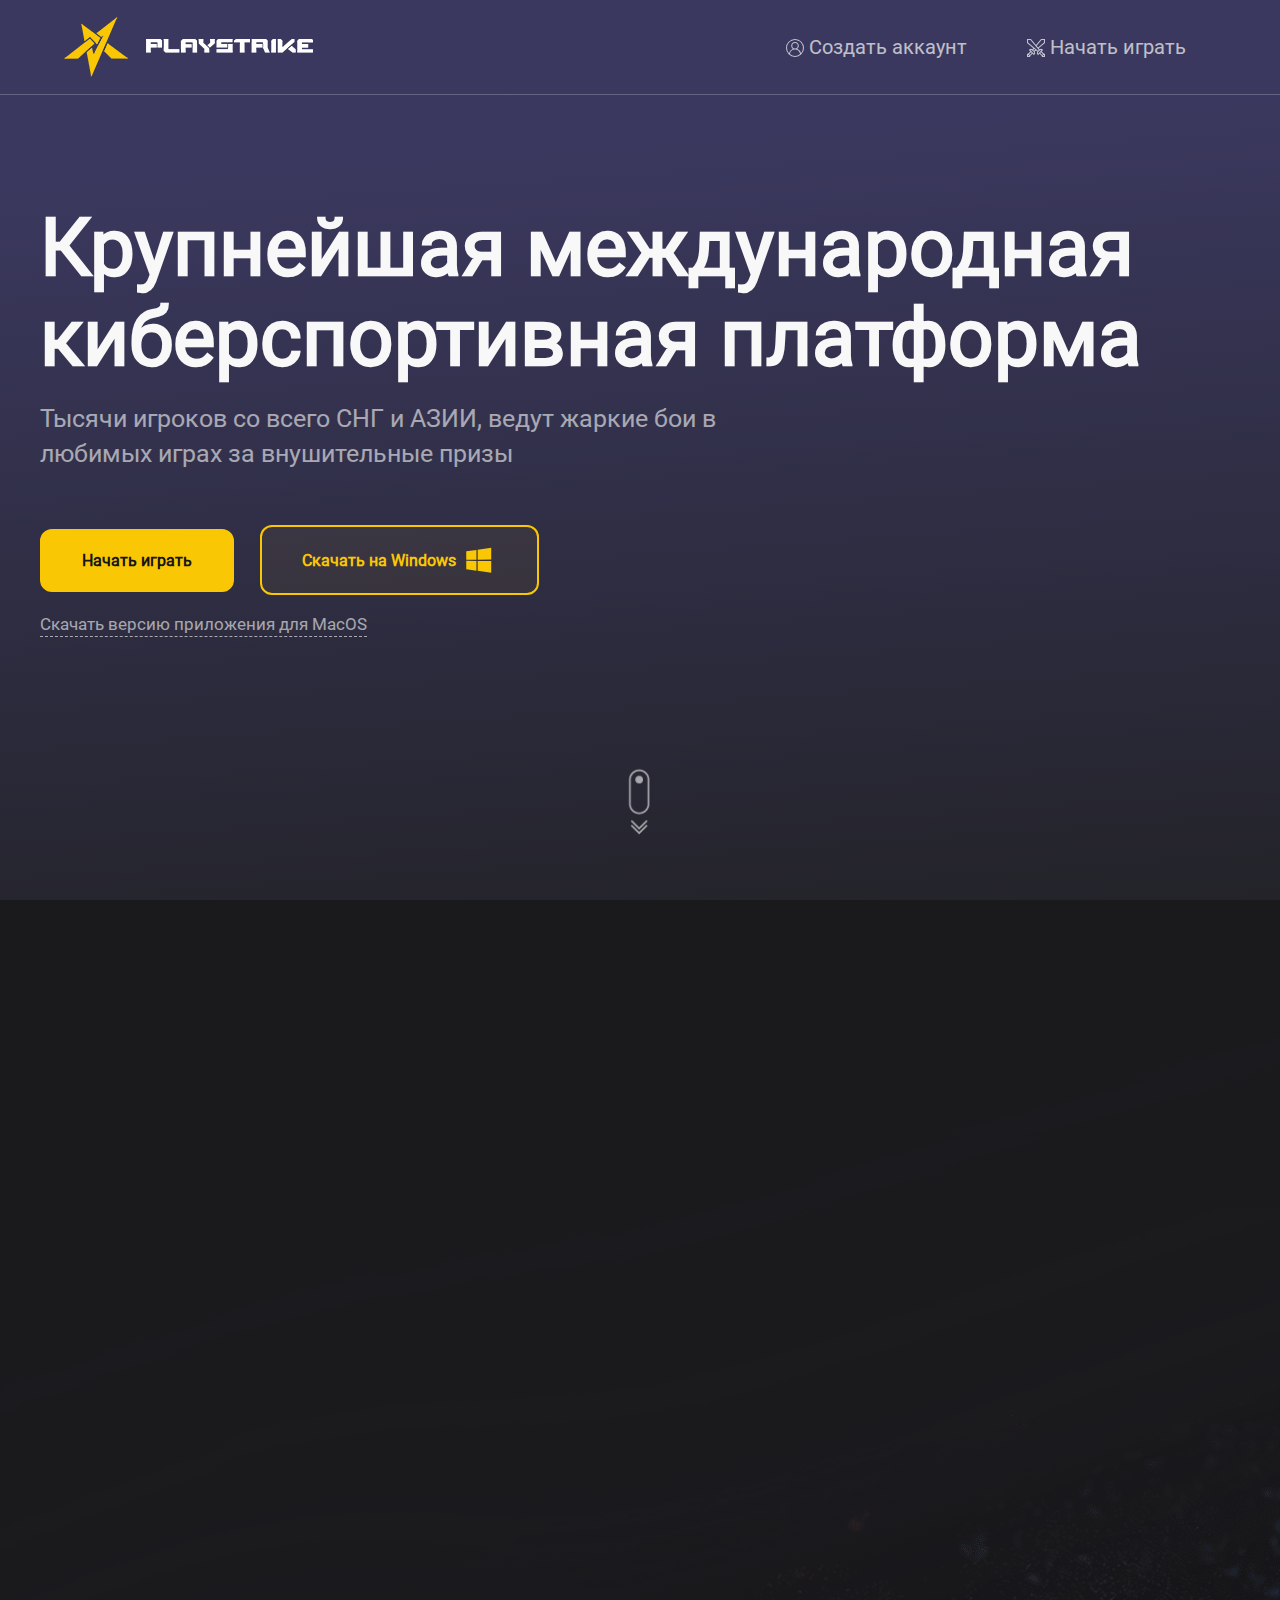
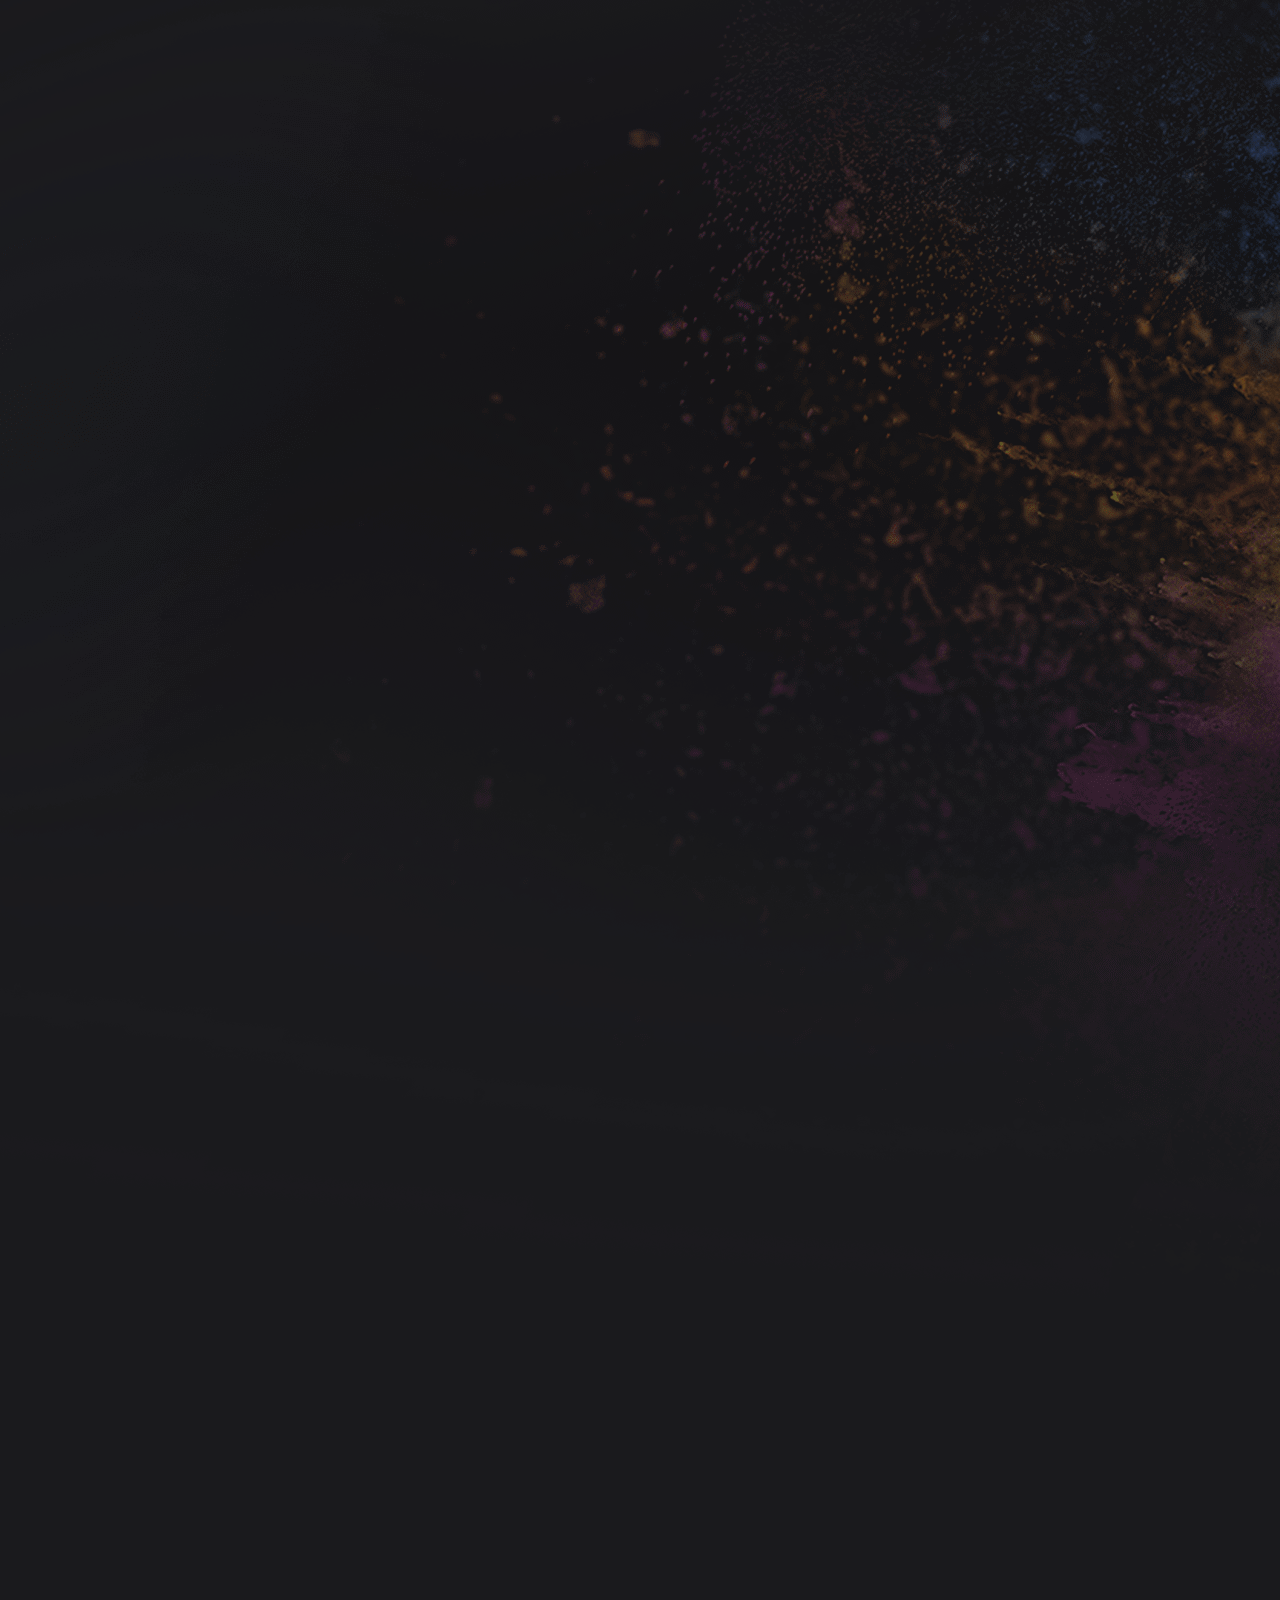
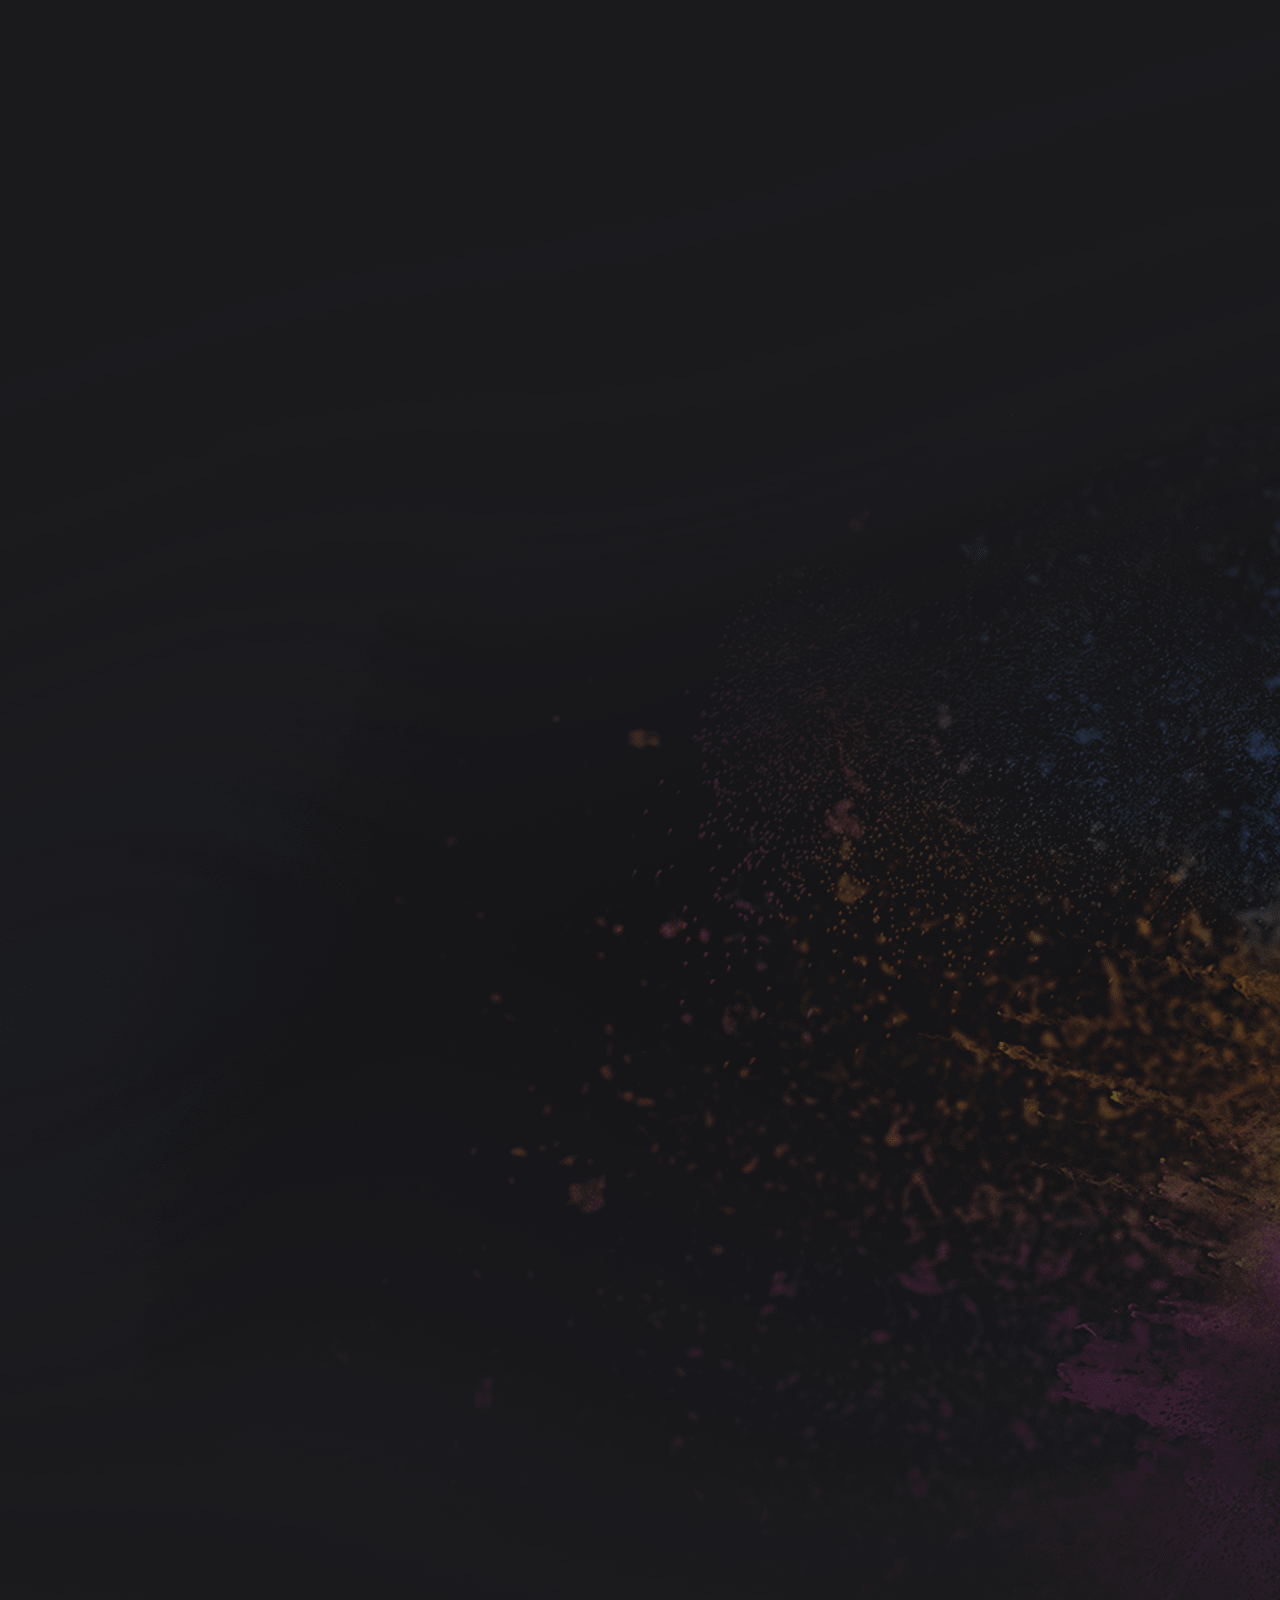
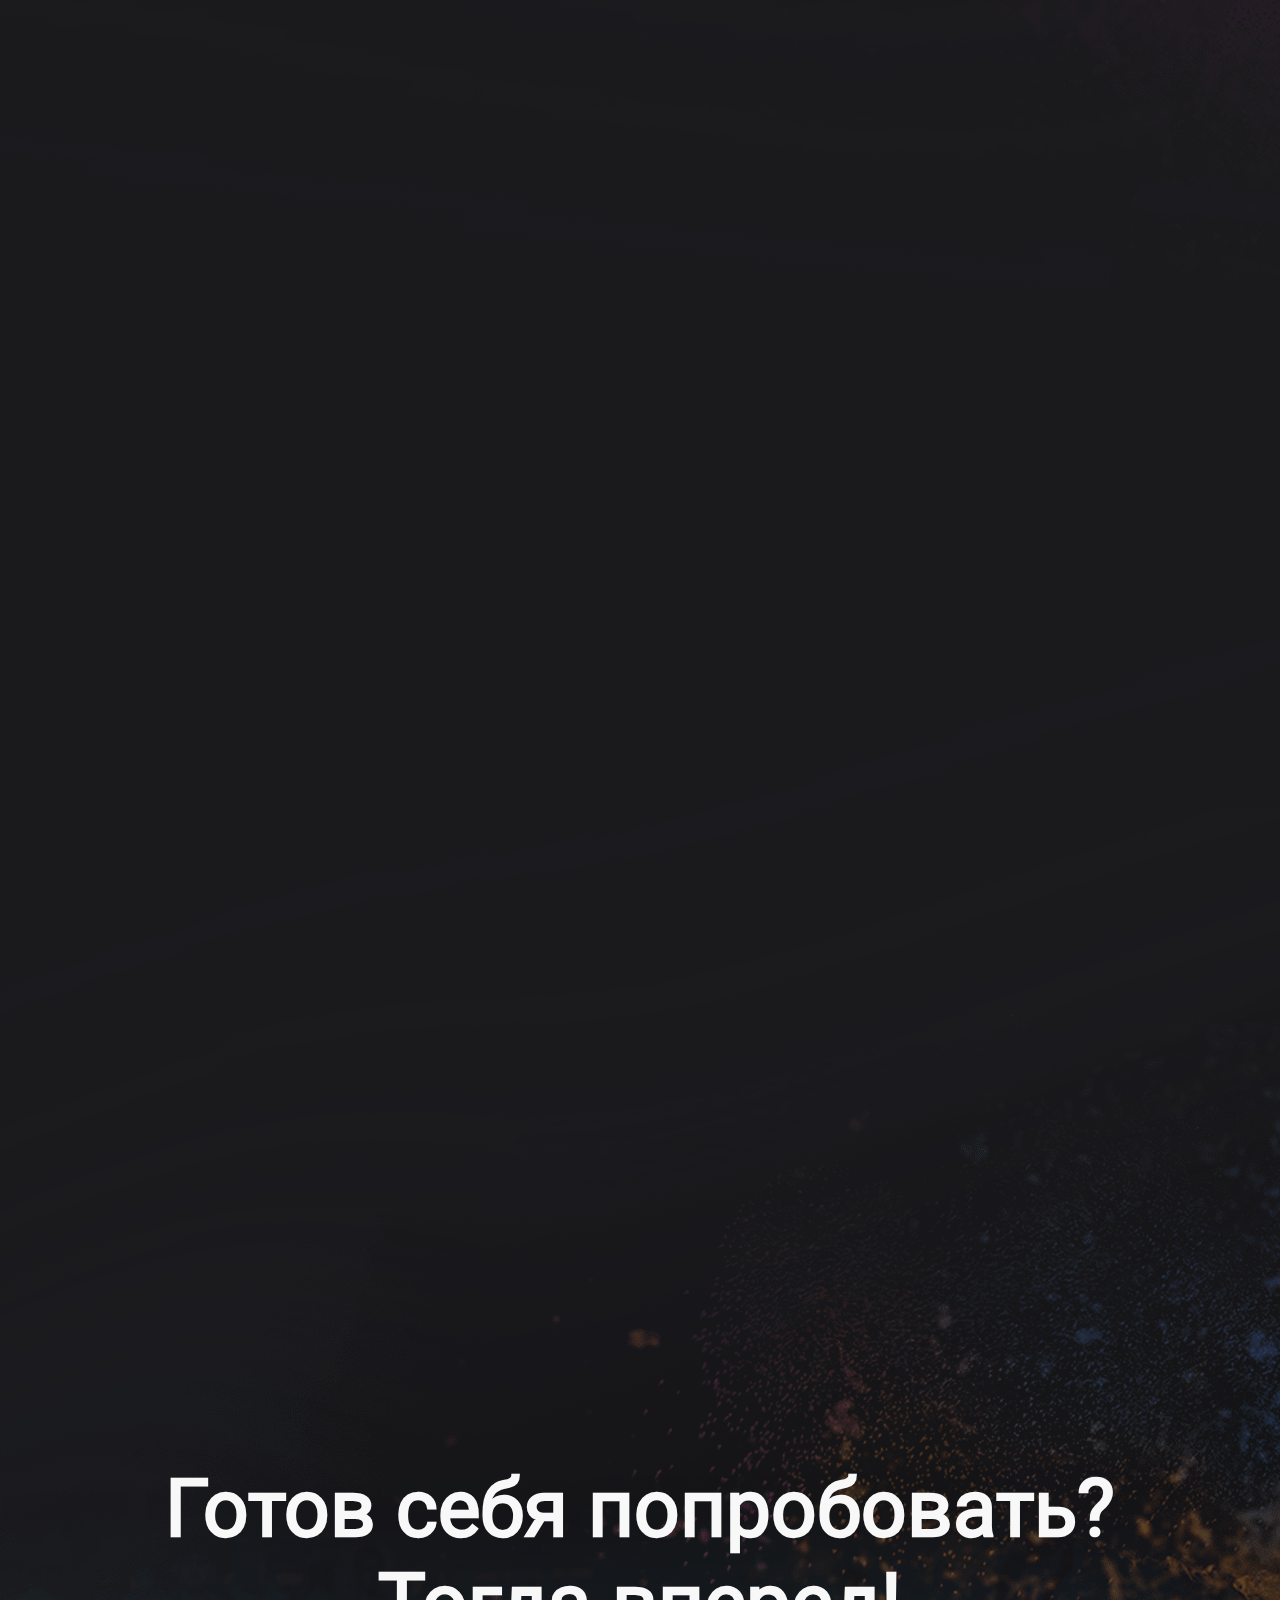
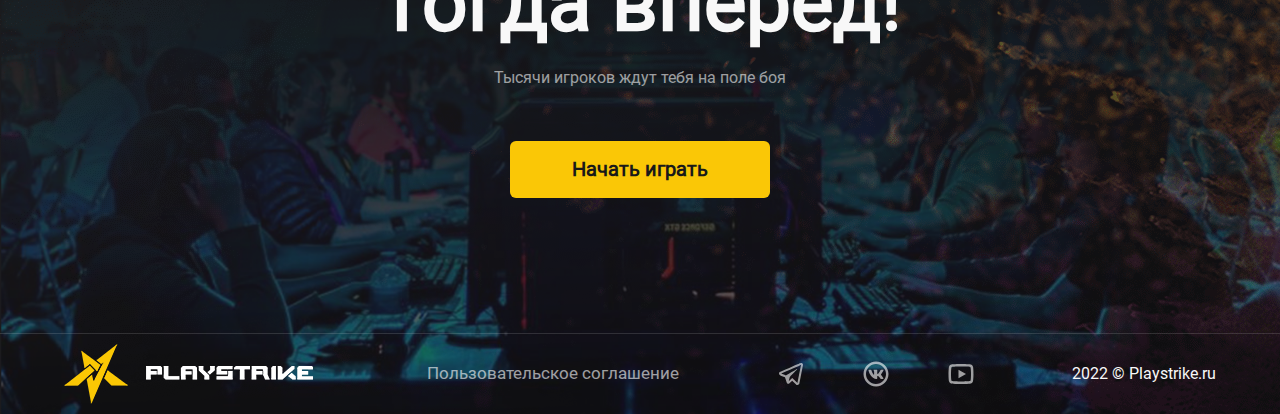
==== commit 56d5448c: "ff" ====
--- a/index.html
+++ b/index.html
@@ -14,6 +14,28 @@
 </head>
 
 <body>
+	<!-- Yandex.Metrika counter -->
+	<script type="text/javascript">
+		(function (m, e, t, r, i, k, a) {
+			m[i] = m[i] || function () {
+				(m[i].a = m[i].a || []).push(arguments)
+			};
+			m[i].l = 1 * new Date();
+			k = e.createElement(t), a = e.getElementsByTagName(t)[0], k.async = 1, k.src = r, a.parentNode.insertBefore(k, a)
+		})
+		(window, document, "script", "https://mc.yandex.ru/metrika/tag.js", "ym");
+
+		ym(88482034, "init", {
+			clickmap: true,
+			trackLinks: true,
+			accurateTrackBounce: true,
+			webvisor: true
+		});
+	</script>
+	<noscript>
+		<div><img src="https://mc.yandex.ru/watch/88482034" style="position:absolute; left:-9999px;" alt="" /></div>
+	</noscript>
+	<!-- /Yandex.Metrika counter -->
 	<!---->
 	<div class="preloader">
 		<div class="preloader__row">
--- a/assets/css/style.css
+++ b/assets/css/style.css
@@ -2817,19 +2817,43 @@
 .usConent_Steps{
 	flex-wrap: wrap;
 }
-.usConent_Steps .su_step span{
-	font-size: 30px;
-}
+.usConent_Steps .su_step > span{
+	font-size: 24px;
+}
+
 .usConent_Steps .su_step p{
 	font-size: 14px;
 
 }
 
+.ligues {
+	margin-top:20px;
+
+}
+.ligues span {
+	font-size: 15.5px;
+}
+.su_button{
+	padding: 10px 20px;
+	max-width: 200px;
+}
+.su_button.green{
+	margin-top: 0 !important;
+}
+.su_button a {
+	font-size: 17px;
+
+}
 .ligues img{
-width:20%;
-height:100%;
+width:30%;
+height:15px;
 object-fit: contain;
 }
+
+.ligues img:nth-child(1){
+height:20px;
+}
+
 .ligues{
 	justify-content: space-between;
 }
@@ -2840,11 +2864,15 @@
 .su_step{
 	border:0px black dashed;
 	width:100%;
-	margin-bottom: 25px;
-}
+	margin-bottom: 40px;
+}
+
+
 .su_step .su_button{
 margin-top: 20px;
 }
+
+
 .title_news{
 	margin-bottom: 20px;
 	padding-left:2.5%;
@@ -2884,7 +2912,29 @@
 	min-width: 200px;
 	padding: 10px;
 }
-.application{
-	margin-top: 50px;
+.application, .statistic{
+	margin: 50px 0;
+}
+.container{
+	align-items:center;
+}
+.games__card{
+	right:0 !important;
+	left:0 !important;
+}
+.statistic .button_yellow{
+	margin-left:0;
+}
+
+
+.title_news{
+	margin-bottom: 30px;
+}
+
+.platform__card{
+	margin-right: 0;
+}
+.application__platforms{
+	justify-content: space-between;
 }
 }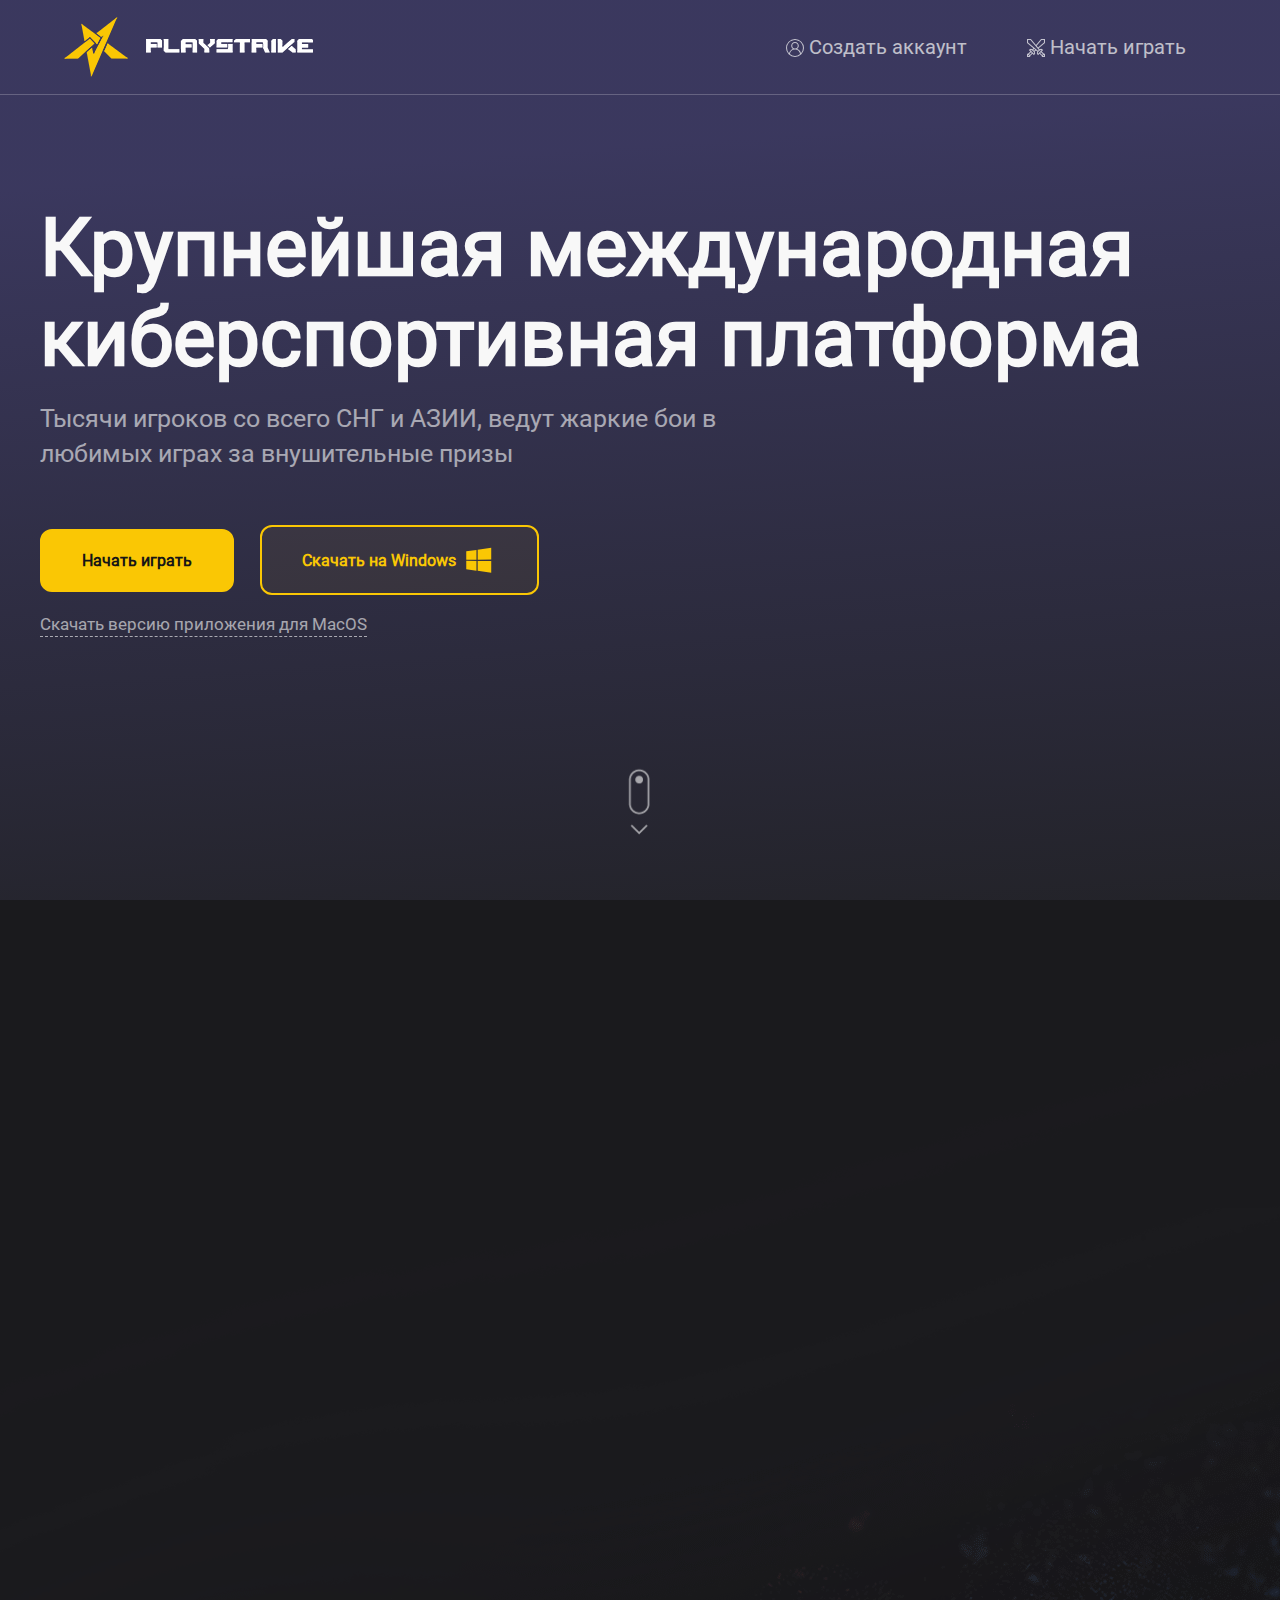
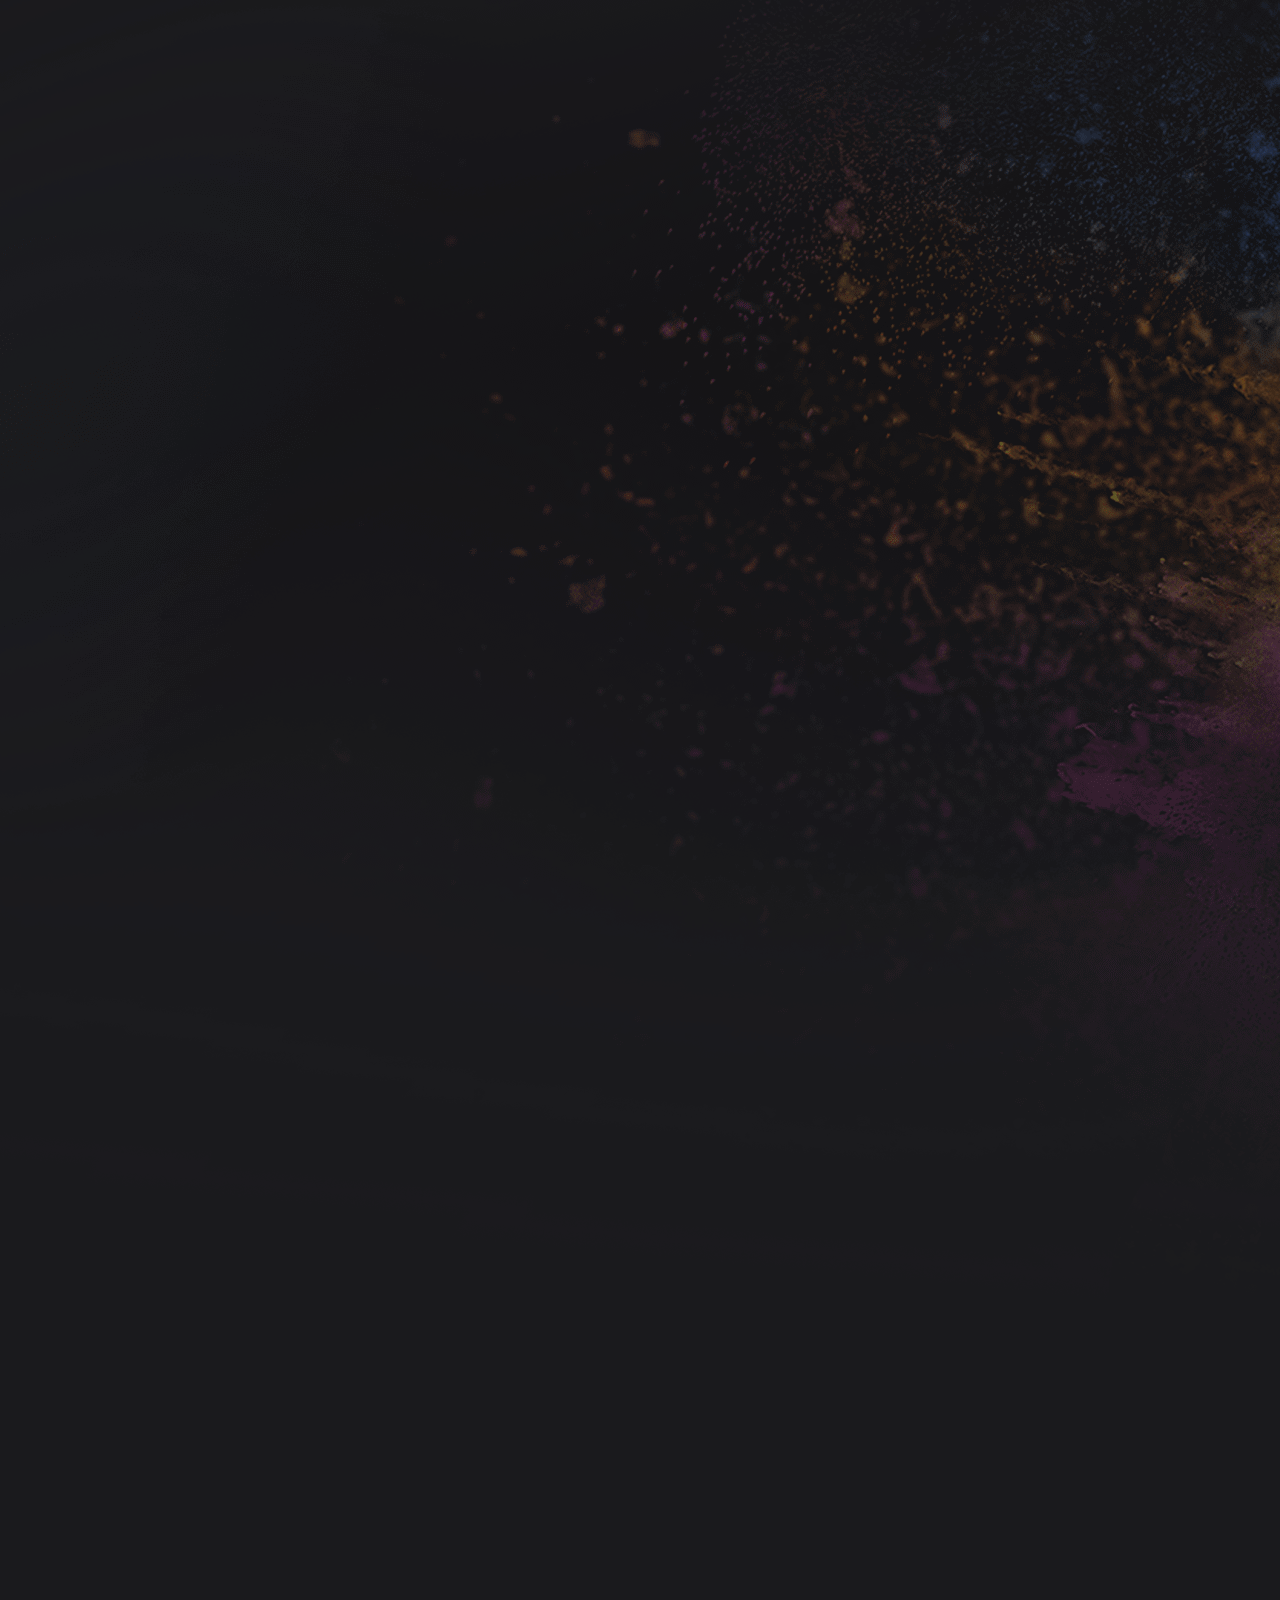
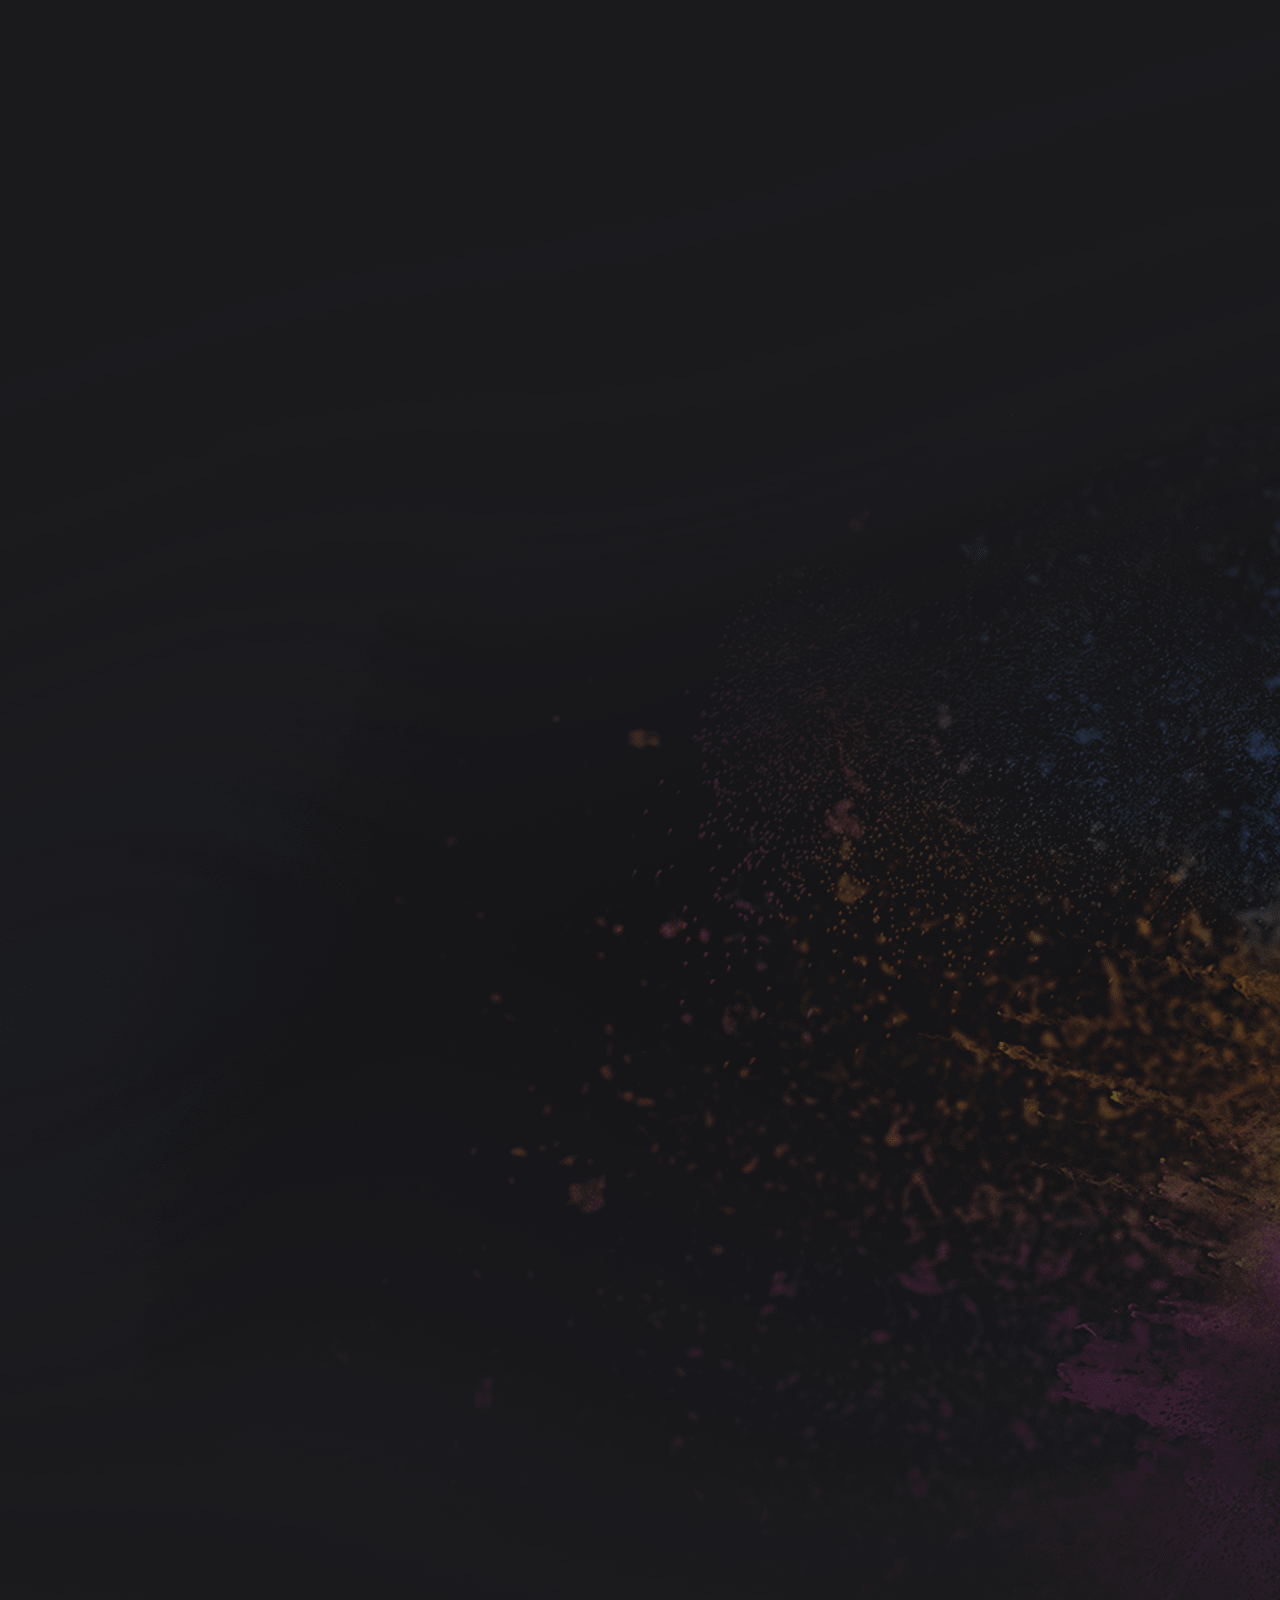
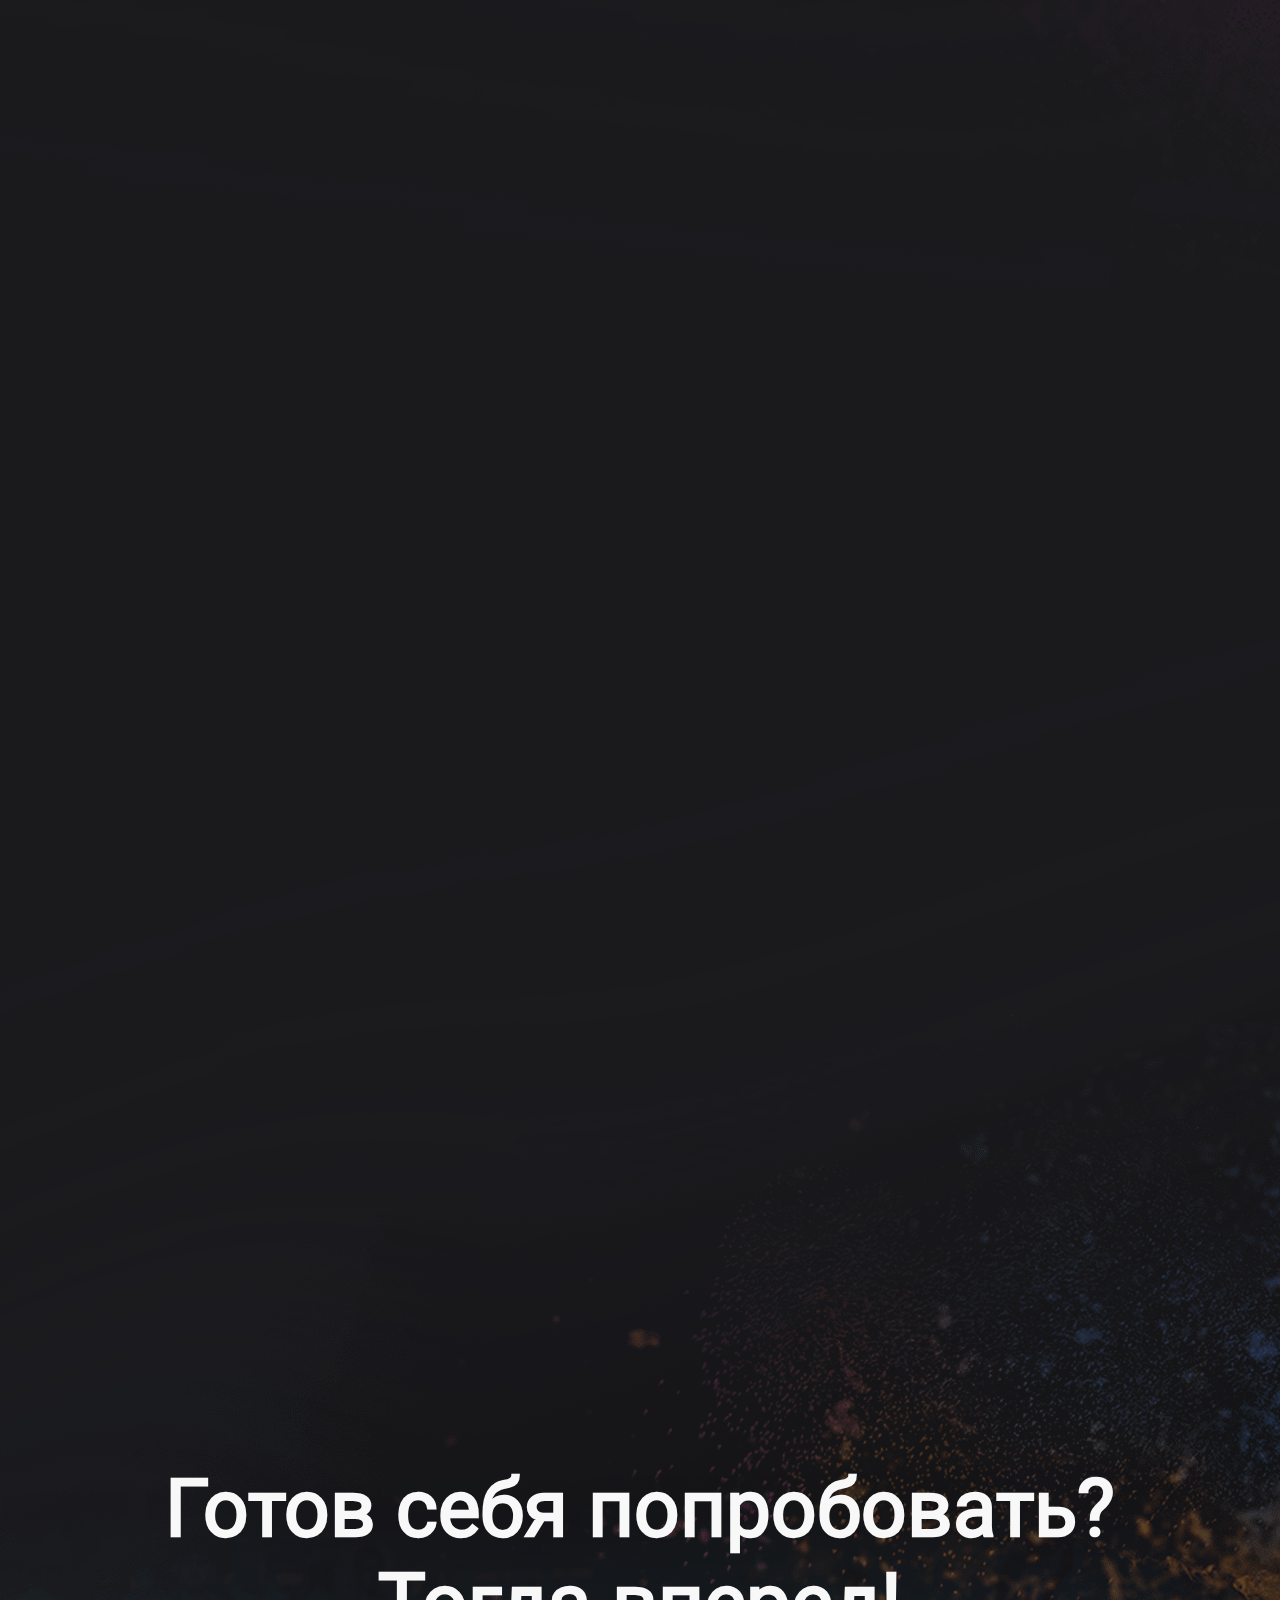
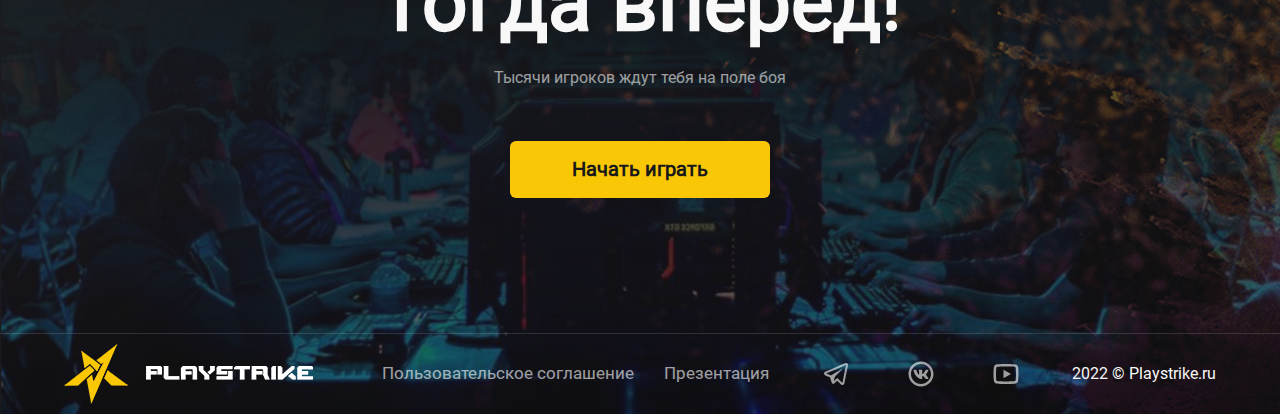
==== commit 552ed907: "ff" ====
--- a/index.html
+++ b/index.html
@@ -14,36 +14,6 @@
 </head>
 
 <body>
-	<!-- Yandex.Metrika counter -->
-	<script type="text/javascript">
-		(function (m, e, t, r, i, k, a) {
-			m[i] = m[i] || function () {
-				(m[i].a = m[i].a || []).push(arguments)
-			};
-			m[i].l = 1 * new Date();
-			k = e.createElement(t), a = e.getElementsByTagName(t)[0], k.async = 1, k.src = r, a.parentNode.insertBefore(k, a)
-		})
-		(window, document, "script", "https://mc.yandex.ru/metrika/tag.js", "ym");
-
-		ym(88482034, "init", {
-			clickmap: true,
-			trackLinks: true,
-			accurateTrackBounce: true,
-			webvisor: true
-		});
-	</script>
-	<noscript>
-		<div><img src="https://mc.yandex.ru/watch/88482034" style="position:absolute; left:-9999px;" alt="" /></div>
-	</noscript>
-	<!-- /Yandex.Metrika counter -->
-	<!---->
-	<div class="preloader">
-		<div class="preloader__row">
-			<div class="preloader__item"></div>
-			<div class="preloader__item"></div>
-		</div>
-	</div>
-
 	<header>
 		<div id="trailer" class="is_overlay">
 			<video autoplay muted loop id="video" width="100%" height="auto" style="position: absolute;">
@@ -66,13 +36,13 @@
 			<a href="">Приложение</a>
 			<a href="">Аналитика</a>
 -->
-							<a href="https://my.playstrike.ru/auth/signup"><svg width="18" height="18" viewBox="0 0 18 18"
+							<a href="https://my.playstrike.ru/?auth=signup"><svg width="18" height="18" viewBox="0 0 18 18"
 									xmlns="http://www.w3.org/2000/svg" class="zK0LQ">
 									<path
 										d="M15.364 2.636A8.941 8.941 0 0 0 9 0a8.941 8.941 0 0 0-6.364 2.636A8.941 8.941 0 0 0 0 9a8.94 8.94 0 0 0 2.636 6.364A8.941 8.941 0 0 0 9 18a8.941 8.941 0 0 0 6.364-2.636A8.941 8.941 0 0 0 18 9a8.941 8.941 0 0 0-2.636-6.364zM3.906 15.092A5.149 5.149 0 0 1 9 10.562c1.37 0 2.658.533 3.627 1.502a5.125 5.125 0 0 1 1.467 3.028A7.91 7.91 0 0 1 9 16.945a7.909 7.909 0 0 1-5.094-1.853zM9 9.475A2.737 2.737 0 0 1 6.266 6.74 2.737 2.737 0 0 1 9 4.008a2.737 2.737 0 0 1 2.734 2.733A2.737 2.737 0 0 1 9 9.475zm6.002 4.726a6.184 6.184 0 0 0-1.63-2.883 6.164 6.164 0 0 0-2.251-1.44 3.787 3.787 0 1 0-4.24.002c-.77.28-1.482.714-2.095 1.284A6.164 6.164 0 0 0 2.997 14.2 7.912 7.912 0 0 1 1.055 9c0-4.381 3.564-7.945 7.945-7.945S16.945 4.619 16.945 9a7.911 7.911 0 0 1-1.943 5.2z"
 										fill="#FFF"></path>
 								</svg> Создать аккаунт</a>
-							<a href="https://my.playstrike.ru/auth/signin"><svg width="18" height="18" viewBox="0 0 18 18"
+							<a href="https://my.playstrike.ru/?auth=signin"><svg width="18" height="18" viewBox="0 0 18 18"
 									xmlns="http://www.w3.org/2000/svg" class="zK0LQ">
 									<path
 										d="M18 0h-3.936L8.999 6.003 3.937 0H0v3.937L6.278 9.23l-.867 1.028a2.635 2.635 0 0 0-3.262.371l-.373.373 1.492 1.492-2.341 2.34H0V18h3.164v-.927l2.341-2.34 1.492 1.49.373-.372a2.64 2.64 0 0 0 .37-3.262L9 11.527l1.26 1.062a2.64 2.64 0 0 0 .37 3.262l.373.373 1.492-1.492 2.34 2.341V18H18v-3.164h-.927l-2.34-2.341 1.49-1.492-.372-.373a2.635 2.635 0 0 0-3.263-.37l-.865-1.027L18 3.936V0zM2.11 16.945H1.054v-1.054h.309l.745.745v.31zm.745-1.054l-.746-.746 1.905-1.904.61.61.135.135-1.904 1.905zm4.078-1.223L3.33 11.067a1.582 1.582 0 0 1 1.801.31l1.492 1.49c.486.487.589 1.213.309 1.801zm.111-2.871l-.84-.841.88-1.045 1.099.926-1.139.96zm9.901 4.094v1.054h-1.054v-.309l.745-.745h.31zm-1.054-.746l-.746.746-1.904-1.905.135-.135.61-.61 1.905 1.904zm-3.023-3.769a1.582 1.582 0 0 1 1.8-.31l-3.6 3.602a1.585 1.585 0 0 1 .308-1.8l1.492-1.492zm-1.072-.42l-.84.84-9.901-8.35V1.055h2.391l8.35 9.901zm5.15-7.51l-5.903 4.98-1.354-1.605 4.865-5.766h2.391v2.391z"
@@ -96,7 +66,7 @@
 							призы</p>
 						<div class="main__buttons df-jcsb-aic">
 							<a class="button button_yellow-transparent df-jcsb-aic" style="background: #FAC704;
-    color: #161616;margin-right: 2vw;" href="https://my.playstrike.ru/auth/signup">Начать играть</a>
+    color: #161616;margin-right: 2vw;" href="https://my.playstrike.ru/">Начать играть</a>
 							<a class="button button_yellow-transparent df-jcsb-aic" href="/apps"> Скачать на Windows <img
 									src="./assets/img/icons/windows-icon.svg" alt=""></a>
 
@@ -188,7 +158,7 @@
 
 
 							<div class="su_button">
-								<a href="https://my.playstrike.ru/auth/signin">Начать сражаться</a>
+								<a href="https://my.playstrike.ru/">Начать сражаться</a>
 							</div>
 						</div>
 						<div class="su_step" style="border:none;">
@@ -369,7 +339,7 @@
 								</p>
 							</div>
 						</div>
-						<div class="application__buttons df-jcsb-aic">
+						<div class="application__buttons df-aic">
 							<a class="button button_yellow-transparent df-jcsb-aic" href="/apps">Скачать на Mac <img
 									class="apple__icon" src="./assets/img/icons/apple-icon.svg" alt=""></a>
 							<a class="button button_yellow-transparent df-jcsb-aic" href="/apps"> Скачать на Windows <img
@@ -387,13 +357,14 @@
 					<div class="footerAgit" style="">
 						<h1>Готов себя попробовать? Тогда вперед!</h1>
 						<p>Тысячи игроков ждут тебя на поле боя</p>
-						<a href="https://my.playstrike.ru/auth/signup" class="button_yellow">Начать играть</a>
+						<a href="https://my.playstrike.ru/" class="button_yellow">Начать играть</a>
 					</div>
 					<div class="footerLink">
 						<div class="footerLinkContent">
 							<div class="logoFooter"><img src="assets/img/icons/playstrike.png" alt=""></div>
 							<div class="documents">
 								<a href="/privacy.html">Пользовательское соглашение</a>
+								<a href="Playstrike_brandbook.pdf" target='_blank'>Презентация</a>
 							</div>
 
 							<div class="footer__links">
@@ -429,4 +400,4 @@
 		<script src='assets/scripts/index.js'></script>
 </body>
 
-</html>+</html>
--- a/assets/css/style.css
+++ b/assets/css/style.css
@@ -43,7 +43,7 @@
 	display: inline-block;
 	top: 0;
 	background-color: #337ab7;
-	background-color: #FAC706;
+	background-color: #fac706;
 	border-radius: 100%;
 	width: 35px;
 	height: 35px;
@@ -63,7 +63,6 @@
 }
 
 @keyframes preloader-bounce {
-
 	0%,
 	100% {
 		transform: scale(0);
@@ -89,15 +88,11 @@
 	box-sizing: border-box;
 	margin: 0;
 	padding: 0;
-
-}
-
+}
 
 html {
 	scroll-behavior: smooth;
-
-}
-
+}
 
 body {
 	position: relative;
@@ -119,29 +114,39 @@
 */
 }
 
-body.loaded, body.loaded_hiding {
+body.loaded,
+body.loaded_hiding {
 	overflow-y: auto;
-
-}
-
+}
 
 body::-webkit-scrollbar {
 	width: 10px;
 }
 
 body::-webkit-scrollbar-track {
-	background: -webkit-gradient(linear, left top, left bottom, from(rgba(37, 37, 44, 1)), to(#0C0C0E));
-	background: linear-gradient(180deg, rgba(37, 37, 44, 1) 0%, #0C0C0E 100%);
+	background: -webkit-gradient(
+		linear,
+		left top,
+		left bottom,
+		from(rgba(37, 37, 44, 1)),
+		to(#0c0c0e)
+	);
+	background: linear-gradient(180deg, rgba(37, 37, 44, 1) 0%, #0c0c0e 100%);
 }
 
 body::-webkit-scrollbar-thumb {
 	-webkit-box-shadow: inset 2px 2px 5px 0 rgba(#fff, 0.5);
 	box-shadow: inset 2px 2px 5px 0 rgba(#fff, 0.5);
-	background-image: -webkit-gradient(linear, left top, left bottom, from(#d0368a), color-stop(99%, #708ad4));
+	background-image: -webkit-gradient(
+		linear,
+		left top,
+		left bottom,
+		from(#d0368a),
+		color-stop(99%, #708ad4)
+	);
 	background-image: linear-gradient(180deg, #d0368a 0%, #708ad4 99%);
 	border-radius: 20px;
 }
-
 
 .headerMenu {
 	display: flex;
@@ -160,7 +165,6 @@
 	align-items: center;
 }
 
-
 .logotype {
 	width: 60px;
 	height: 60px;
@@ -181,7 +185,7 @@
 	margin: 1%;
 	margin: 0 auto;
 	opacity: 0.7;
-	transition: .2s linear;
+	transition: 0.2s linear;
 }
 
 .navigatoin a:hover {
@@ -206,9 +210,10 @@
 	align-items: stretch;
 }
 
-#trailer {}
-
-#trailer>video {
+#trailer {
+}
+
+#trailer > video {
 	position: absolute;
 	top: 0;
 	left: 0;
@@ -221,14 +226,14 @@
 }
 
 @media (min-aspect-ratio: 16/9) {
-	#trailer>video {
+	#trailer > video {
 		height: 300%;
 		top: -100%;
 	}
 }
 
 @media (max-aspect-ratio: 16/9) {
-	#trailer>video {
+	#trailer > video {
 		width: 300%;
 		left: -100%;
 	}
@@ -236,7 +241,7 @@
 
 /* Если есть поддержка object-fit (Chrome/Chrome для Android, Safari в iOS 8 и Opera), используем его: */
 @supports (object-fit: cover) {
-	#trailer>video {
+	#trailer > video {
 		top: 0;
 		left: 0;
 		width: 100%;
@@ -245,8 +250,6 @@
 	}
 }
 
-
-
 .news__swiper {
 	overflow: hidden;
 }
@@ -266,61 +269,138 @@
 .application {
 	margin: 100px 0;
 	margin: 0;
-
 }
 
 @-webkit-keyframes gradient {
 	0% {
-		background: radial-gradient(circle at center, #FAC704 99%, rgba(0, 0, 0, 0) 100%, rgba(0, 0, 0, 0) 100%);
+		background: radial-gradient(
+			circle at center,
+			#fac704 99%,
+			rgba(0, 0, 0, 0) 100%,
+			rgba(0, 0, 0, 0) 100%
+		);
 	}
 
 	25% {
-		background: radial-gradient(circle at center, rgba(250, 199, 4, 0.8) 74%, rgba(0, 0, 0, 0) 75%, rgba(0, 0, 0, 0) 100%);
+		background: radial-gradient(
+			circle at center,
+			rgba(250, 199, 4, 0.8) 74%,
+			rgba(0, 0, 0, 0) 75%,
+			rgba(0, 0, 0, 0) 100%
+		);
 	}
 
 	50% {
-		background: radial-gradient(circle at center, rgba(250, 199, 4, 0.5) 49%, rgba(0, 0, 0, 0) 50%, rgba(0, 0, 0, 0) 100%);
+		background: radial-gradient(
+			circle at center,
+			rgba(250, 199, 4, 0.5) 49%,
+			rgba(0, 0, 0, 0) 50%,
+			rgba(0, 0, 0, 0) 100%
+		);
 	}
 
 	75% {
-		background: radial-gradient(circle at center, rgba(250, 199, 4, 0.3) 24%, rgba(0, 0, 0, 0) 25%, rgba(0, 0, 0, 0) 100%);
+		background: radial-gradient(
+			circle at center,
+			rgba(250, 199, 4, 0.3) 24%,
+			rgba(0, 0, 0, 0) 25%,
+			rgba(0, 0, 0, 0) 100%
+		);
 	}
 
 	100% {
-		color: #F8F8F8;
-		background: radial-gradient(circle at center, rgba(250, 199, 4, 0) 0%, rgba(0, 0, 0, 0) 0%, rgba(0, 0, 0, 0) 100%);
-	}
-}
-
+		color: #f8f8f8;
+		background: radial-gradient(
+			circle at center,
+			rgba(250, 199, 4, 0) 0%,
+			rgba(0, 0, 0, 0) 0%,
+			rgba(0, 0, 0, 0) 100%
+		);
+	}
+}
 
 @keyframes gradient {
 	0% {
-		background: -o-radial-gradient(center, circle, #FAC704 99%, rgba(0, 0, 0, 0) 100%, rgba(0, 0, 0, 0) 100%);
-		background: radial-gradient(circle at center, #FAC704 99%, rgba(0, 0, 0, 0) 100%, rgba(0, 0, 0, 0) 100%);
+		background: -o-radial-gradient(
+			center,
+			circle,
+			#fac704 99%,
+			rgba(0, 0, 0, 0) 100%,
+			rgba(0, 0, 0, 0) 100%
+		);
+		background: radial-gradient(
+			circle at center,
+			#fac704 99%,
+			rgba(0, 0, 0, 0) 100%,
+			rgba(0, 0, 0, 0) 100%
+		);
 	}
 
 	25% {
-		background: -o-radial-gradient(center, circle, rgba(250, 199, 4, 0.8) 74%, rgba(0, 0, 0, 0) 75%, rgba(0, 0, 0, 0) 100%);
-		background: radial-gradient(circle at center, rgba(250, 199, 4, 0.8) 74%, rgba(0, 0, 0, 0) 75%, rgba(0, 0, 0, 0) 100%);
+		background: -o-radial-gradient(
+			center,
+			circle,
+			rgba(250, 199, 4, 0.8) 74%,
+			rgba(0, 0, 0, 0) 75%,
+			rgba(0, 0, 0, 0) 100%
+		);
+		background: radial-gradient(
+			circle at center,
+			rgba(250, 199, 4, 0.8) 74%,
+			rgba(0, 0, 0, 0) 75%,
+			rgba(0, 0, 0, 0) 100%
+		);
 	}
 
 	50% {
-		background: -o-radial-gradient(center, circle, rgba(250, 199, 4, 0.5) 49%, rgba(0, 0, 0, 0) 50%, rgba(0, 0, 0, 0) 100%);
-		background: radial-gradient(circle at center, rgba(250, 199, 4, 0.5) 49%, rgba(0, 0, 0, 0) 50%, rgba(0, 0, 0, 0) 100%);
+		background: -o-radial-gradient(
+			center,
+			circle,
+			rgba(250, 199, 4, 0.5) 49%,
+			rgba(0, 0, 0, 0) 50%,
+			rgba(0, 0, 0, 0) 100%
+		);
+		background: radial-gradient(
+			circle at center,
+			rgba(250, 199, 4, 0.5) 49%,
+			rgba(0, 0, 0, 0) 50%,
+			rgba(0, 0, 0, 0) 100%
+		);
 	}
 
 	75% {
-		background: -o-radial-gradient(center, circle, rgba(250, 199, 4, 0.3) 24%, rgba(0, 0, 0, 0) 25%, rgba(0, 0, 0, 0) 100%);
-		background: radial-gradient(circle at center, rgba(250, 199, 4, 0.3) 24%, rgba(0, 0, 0, 0) 25%, rgba(0, 0, 0, 0) 100%);
+		background: -o-radial-gradient(
+			center,
+			circle,
+			rgba(250, 199, 4, 0.3) 24%,
+			rgba(0, 0, 0, 0) 25%,
+			rgba(0, 0, 0, 0) 100%
+		);
+		background: radial-gradient(
+			circle at center,
+			rgba(250, 199, 4, 0.3) 24%,
+			rgba(0, 0, 0, 0) 25%,
+			rgba(0, 0, 0, 0) 100%
+		);
 	}
 
 	100% {
-		color: #F8F8F8;
-		background: -o-radial-gradient(center, circle, rgba(250, 199, 4, 0) 0%, rgba(0, 0, 0, 0) 0%, rgba(0, 0, 0, 0) 100%);
-		background: radial-gradient(circle at center, rgba(250, 199, 4, 0) 0%, rgba(0, 0, 0, 0) 0%, rgba(0, 0, 0, 0) 100%);
-	}
-}
-
+		color: #f8f8f8;
+		background: -o-radial-gradient(
+			center,
+			circle,
+			rgba(250, 199, 4, 0) 0%,
+			rgba(0, 0, 0, 0) 0%,
+			rgba(0, 0, 0, 0) 100%
+		);
+		background: radial-gradient(
+			circle at center,
+			rgba(250, 199, 4, 0) 0%,
+			rgba(0, 0, 0, 0) 0%,
+			rgba(0, 0, 0, 0) 100%
+		);
+	}
+}
 
 .df-jcsb-aic {
 	display: -webkit-box;
@@ -345,21 +425,21 @@
 .button {
 	cursor: pointer;
 	border-radius: 4px;
-	background: #FAC704;
-	color: #1A1A1C;
+	background: #fac704;
+	color: #1a1a1c;
 	font-size: 20px;
 	line-height: 23px;
 	font-weight: 500;
 	padding: 7.5px 25px;
-	-webkit-transition: .1s linear;
-	-o-transition: .1s linear;
-	transition: .1s linear;
+	-webkit-transition: 0.1s linear;
+	-o-transition: 0.1s linear;
+	transition: 0.1s linear;
 	border: 1px solid rgba(0, 0, 0, 0);
 }
 
 .button_white {
-	border: 1px solid #F8F8F8;
-	color: #F8F8F8;
+	border: 1px solid #f8f8f8;
+	color: #f8f8f8;
 	background: none;
 }
 
@@ -377,39 +457,37 @@
 }
 
 .button:active {
-	-webkit-box-shadow: 0px 0px 7px 1px rgba(255, 255, 255, 0.0);
-	box-shadow: 0px 0px 7px 1px rgba(255, 255, 255, 0.0);
-}
-
+	-webkit-box-shadow: 0px 0px 7px 1px rgba(255, 255, 255, 0);
+	box-shadow: 0px 0px 7px 1px rgba(255, 255, 255, 0);
+}
 
 .button_yellow:active {
 	-webkit-animation: gradient 100ms;
 	animation: gradient 100ms;
 	background: rgba(0, 0, 0, 0);
-	color: #F8F8F8;
-	border: 1px solid #F8F8F8;
-}
-
+	color: #f8f8f8;
+	border: 1px solid #f8f8f8;
+}
 
 .page__language ul {
 	position: absolute;
 	top: 120%;
 	left: -30%;
 	display: none;
-	background: rgba(255, 255, 255, .05);
+	background: rgba(255, 255, 255, 0.05);
 }
 
 .page__language ul li {
 	padding: 5px 15px;
-	border-bottom: 1px solid rgba(255, 255, 255, .1);
+	border-bottom: 1px solid rgba(255, 255, 255, 0.1);
 	cursor: pointer;
-	-webkit-transition: .1s linear;
-	-o-transition: .1s linear;
-	transition: .1s linear;
+	-webkit-transition: 0.1s linear;
+	-o-transition: 0.1s linear;
+	transition: 0.1s linear;
 }
 
 .page__language ul li:hover {
-	color: #FAC704;
+	color: #fac704;
 }
 
 .page__language ul li:nth-last-child(1) {
@@ -476,12 +554,12 @@
 
 .button_yellow-transparent {
 	padding: 20px 40px;
-	color: #FAC704;
+	color: #fac704;
 	font-weight: bold;
 	font-size: 16px;
 	line-height: 19px;
 	background: rgba(250, 199, 4, 0.05);
-	border: 2px solid #FAC704;
+	border: 2px solid #fac704;
 	-webkit-box-sizing: border-box;
 	border-radius: 12px;
 	/*
@@ -520,7 +598,7 @@
 
 .slide-1 img {
 	width: 160px;
-	opacity: .5;
+	opacity: 0.5;
 }
 
 .slide-2 img {
@@ -537,17 +615,17 @@
 
 .slide-5 img {
 	width: 191px;
-	opacity: .5;
+	opacity: 0.5;
 }
 
 .slide-6 img {
 	width: 190px;
-	opacity: .5;
+	opacity: 0.5;
 }
 
 .slide-7 img {
 	width: 109px;
-	opacity: .5;
+	opacity: 0.5;
 }
 
 .news__swiper .swiper-slide img {
@@ -566,7 +644,6 @@
 
 .news__container {
 	position: relative;
-
 }
 
 .news__arrow {
@@ -574,17 +651,31 @@
 	padding: 90px 40px;
 	top: calc(50% - 90px);
 	border: 0 solid #000;
-	background: -o-linear-gradient(right, rgba(196, 196, 196, 0) 0%, rgba(191, 191, 191, 0.1) 117.5%);
-	background: -webkit-gradient(linear, right top, left top, from(rgba(196, 196, 196, 0)), color-stop(117.5%, rgba(191, 191, 191, 0.1)));
-	background: linear-gradient(270deg, rgba(196, 196, 196, 0) 0%, rgba(191, 191, 191, 0.1) 117.5%);
+	background: -o-linear-gradient(
+		right,
+		rgba(196, 196, 196, 0) 0%,
+		rgba(191, 191, 191, 0.1) 117.5%
+	);
+	background: -webkit-gradient(
+		linear,
+		right top,
+		left top,
+		from(rgba(196, 196, 196, 0)),
+		color-stop(117.5%, rgba(191, 191, 191, 0.1))
+	);
+	background: linear-gradient(
+		270deg,
+		rgba(196, 196, 196, 0) 0%,
+		rgba(191, 191, 191, 0.1) 117.5%
+	);
 	-webkit-backdrop-filter: blur(80px);
 	backdrop-filter: blur(80px);
 	border-radius: 2px;
-	-webkit-transition: .1s linear;
-	-o-transition: .1s linear;
-	transition: .1s linear;
-	-webkit-box-shadow: 0px 0px 0px 0px #F8F8F8;
-	box-shadow: 0px 0px 0px 0px #F8F8F8;
+	-webkit-transition: 0.1s linear;
+	-o-transition: 0.1s linear;
+	transition: 0.1s linear;
+	-webkit-box-shadow: 0px 0px 0px 0px #f8f8f8;
+	box-shadow: 0px 0px 0px 0px #f8f8f8;
 }
 
 .news__arrow:after {
@@ -604,9 +695,23 @@
 }
 
 .news__arrow.news__arrow_right {
-	background: -o-linear-gradient(right, rgba(191, 191, 191, 0.1) 0%, rgba(196, 196, 196, 0) 117.5%);
-	background: -webkit-gradient(linear, right top, left top, from(rgba(191, 191, 191, 0.1)), color-stop(117.5%, rgba(196, 196, 196, 0)));
-	background: linear-gradient(270deg, rgba(191, 191, 191, 0.1) 0%, rgba(196, 196, 196, 0) 117.5%);
+	background: -o-linear-gradient(
+		right,
+		rgba(191, 191, 191, 0.1) 0%,
+		rgba(196, 196, 196, 0) 117.5%
+	);
+	background: -webkit-gradient(
+		linear,
+		right top,
+		left top,
+		from(rgba(191, 191, 191, 0.1)),
+		color-stop(117.5%, rgba(196, 196, 196, 0))
+	);
+	background: linear-gradient(
+		270deg,
+		rgba(191, 191, 191, 0.1) 0%,
+		rgba(196, 196, 196, 0) 117.5%
+	);
 	right: 25px;
 }
 
@@ -615,14 +720,13 @@
 }
 
 .news__arrow:hover {
-	-webkit-box-shadow: 0px 0px 5px 0.2px #F8F8F8;
-	box-shadow: 0px 0px 5px 0.2px #F8F8F8;
-
+	-webkit-box-shadow: 0px 0px 5px 0.2px #f8f8f8;
+	box-shadow: 0px 0px 5px 0.2px #f8f8f8;
 }
 
 .news__arrow:active {
-	-webkit-box-shadow: 0px 0px 0px 0px #F8F8F8;
-	box-shadow: 0px 0px 0px 0px #F8F8F8;
+	-webkit-box-shadow: 0px 0px 0px 0px #f8f8f8;
+	box-shadow: 0px 0px 0px 0px #f8f8f8;
 }
 
 .news__title {
@@ -638,7 +742,7 @@
 	font-size: 16px;
 	line-height: 19px;
 	padding: 5px 14px;
-	background-color: #F13939;
+	background-color: #f13939;
 	border-radius: 21px;
 	margin-right: 10px;
 }
@@ -659,8 +763,6 @@
 	flex-direction: column;
 }
 
-
-
 .benefits .container {
 	-webkit-box-align: flex-start;
 	-ms-flex-align: flex-start;
@@ -723,10 +825,10 @@
 }
 
 .games__image a:hover {
-	background-color: #FAC706;
+	background-color: #fac706;
 	color: #1f1f25;
 	transition: 0.49s;
-	border: 2px solid #FAC706;
+	border: 2px solid #fac706;
 }
 
 .games__card {
@@ -734,30 +836,26 @@
 	overflow: hidden;
 }
 
-
-
-
 .games__card.active .games__title {
-	color: #FAC704
-}
-
-.games__card.active~.games__card {
+	color: #fac704;
+}
+
+.games__card.active ~ .games__card {
 	z-index: 3;
 }
 
 .games__card img {
-	transition: .2s linear;
+	transition: 0.2s linear;
 }
 
 .games__card.active img {
 	position: relative;
-	opacity: .6;
+	opacity: 0.8;
 }
 
 .games__card:nth-child(1) {
 	position: relative;
 	right: -2.5%;
-
 }
 
 .games__card:nth-child(2) {
@@ -765,7 +863,9 @@
 	left: -2.5%;
 }
 
-
+.games__card .games__image img {
+	border-radius: 20px;
+}
 
 .games__title {
 	margin-top: 40px;
@@ -773,9 +873,9 @@
 	line-height: 42px;
 	text-align: center;
 	text-shadow: 2px 4px 4px rgba(0, 0, 0, 0.25);
-	-webkit-transition: .2s linear;
-	-o-transition: .2s linear;
-	transition: .2s linear;
+	-webkit-transition: 0.2s linear;
+	-o-transition: 0.2s linear;
+	transition: 0.2s linear;
 }
 
 .games__card.active .games__download {
@@ -793,9 +893,15 @@
 	bottom: 36%;
 	left: 5%;
 	height: 5px;
-	background: -o-linear-gradient(left, #FAC704 -1.63%, #FF7A00 101.63%);
-	background: -webkit-gradient(linear, left top, right top, color-stop(-1.63%, #FAC704), color-stop(101.63%, #FF7A00));
-	background: linear-gradient(90deg, #FAC704 -1.63%, #FF7A00 101.63%);
+	background: -o-linear-gradient(left, #fac704 -1.63%, #ff7a00 101.63%);
+	background: -webkit-gradient(
+		linear,
+		left top,
+		right top,
+		color-stop(-1.63%, #fac704),
+		color-stop(101.63%, #ff7a00)
+	);
+	background: linear-gradient(90deg, #fac704 -1.63%, #ff7a00 101.63%);
 	z-index: -1;
 }
 
@@ -818,12 +924,12 @@
 	font-size: 18px;
 	line-height: 21px;
 	text-align: center;
-	color: #FAC704;
+	color: #fac704;
 	width: 100%;
 	opacity: 0;
-	-webkit-transition: .2s linear;
-	-o-transition: .2s linear;
-	transition: .2s linear;
+	-webkit-transition: 0.2s linear;
+	-o-transition: 0.2s linear;
+	transition: 0.2s linear;
 }
 
 .instructions__title {
@@ -845,10 +951,11 @@
 	font-size: 36px;
 	line-height: 42px;
 	text-align: center;
-	color: #8A0074;
+	color: #8a0074;
 	min-width: 70px;
 	min-height: 70px;
-	background: url(../img/instructions/back.png) no-repeat center center /contain;
+	background: url(../img/instructions/back.png) no-repeat center center /
+		contain;
 	display: -webkit-box;
 	display: -ms-flexbox;
 	display: flex;
@@ -869,11 +976,10 @@
 	left: -100%;
 	bottom: 70%;
 	background: url(../img/instructions/light.svg);
-	-webkit-transition: .2s linear;
-	-o-transition: .2s linear;
-	transition: .2s linear;
+	-webkit-transition: 0.2s linear;
+	-o-transition: 0.2s linear;
+	transition: 0.2s linear;
 	opacity: 0;
-
 }
 
 .instructions__number:hover:after {
@@ -892,8 +998,8 @@
 .promotions__card {
 	position: relative;
 	margin-top: 80px;
-	background: -o-linear-gradient(187.64deg, #7D70D1 0%, #134B48 100%);
-	background: linear-gradient(262.36deg, #7D70D1 0%, #134B48 100%);
+	background: -o-linear-gradient(187.64deg, #7d70d1 0%, #134b48 100%);
+	background: linear-gradient(262.36deg, #7d70d1 0%, #134b48 100%);
 	border-radius: 25px;
 	width: 100%;
 	padding: 80px 120px 120px;
@@ -905,10 +1011,10 @@
 	height: 100%;
 	bottom: -25%;
 	right: 0;
-	background: url(../img/backgrounds/promo-image-2.png) no-repeat center right /contain;
+	background: url(../img/backgrounds/promo-image-2.png) no-repeat center right /
+		contain;
 	width: 50%;
 	height: 150%;
-
 }
 
 .promotions__card-descriptions {
@@ -977,8 +1083,7 @@
 }
 
 .players__swiper-small .swiper-slide.swiper-slide-active img {
-	border: 4px solid #FAC704;
-
+	border: 4px solid #fac704;
 }
 
 .players__swiper-small {
@@ -996,19 +1101,32 @@
 	padding: 50px 40px;
 	top: calc(100% - 80px);
 	border: 0 solid #000;
-	background: -o-linear-gradient(right, rgba(196, 196, 196, 0) 0%, rgba(191, 191, 191, 0.1) 117.5%);
-	background: -webkit-gradient(linear, right top, left top, from(rgba(196, 196, 196, 0)), color-stop(117.5%, rgba(191, 191, 191, 0.1)));
-	background: linear-gradient(270deg, rgba(196, 196, 196, 0) 0%, rgba(191, 191, 191, 0.1) 117.5%);
+	background: -o-linear-gradient(
+		right,
+		rgba(196, 196, 196, 0) 0%,
+		rgba(191, 191, 191, 0.1) 117.5%
+	);
+	background: -webkit-gradient(
+		linear,
+		right top,
+		left top,
+		from(rgba(196, 196, 196, 0)),
+		color-stop(117.5%, rgba(191, 191, 191, 0.1))
+	);
+	background: linear-gradient(
+		270deg,
+		rgba(196, 196, 196, 0) 0%,
+		rgba(191, 191, 191, 0.1) 117.5%
+	);
 	-webkit-backdrop-filter: blur(80px);
 	backdrop-filter: blur(80px);
 	border-radius: 2px;
-	-webkit-transition: .1s linear;
-	-o-transition: .1s linear;
-	transition: .1s linear;
-	-webkit-box-shadow: 0px 0px 0px 0px #F8F8F8;
-	box-shadow: 0px 0px 0px 0px #F8F8F8;
-}
-
+	-webkit-transition: 0.1s linear;
+	-o-transition: 0.1s linear;
+	transition: 0.1s linear;
+	-webkit-box-shadow: 0px 0px 0px 0px #f8f8f8;
+	box-shadow: 0px 0px 0px 0px #f8f8f8;
+}
 
 .players__arrow:after {
 	content: '';
@@ -1026,9 +1144,23 @@
 }
 
 .players__arrow.players__arrow_right {
-	background: -o-linear-gradient(right, rgba(191, 191, 191, 0.1) 0%, rgba(196, 196, 196, 0) 117.5%);
-	background: -webkit-gradient(linear, right top, left top, from(rgba(191, 191, 191, 0.1)), color-stop(117.5%, rgba(196, 196, 196, 0)));
-	background: linear-gradient(270deg, rgba(191, 191, 191, 0.1) 0%, rgba(196, 196, 196, 0) 117.5%);
+	background: -o-linear-gradient(
+		right,
+		rgba(191, 191, 191, 0.1) 0%,
+		rgba(196, 196, 196, 0) 117.5%
+	);
+	background: -webkit-gradient(
+		linear,
+		right top,
+		left top,
+		from(rgba(191, 191, 191, 0.1)),
+		color-stop(117.5%, rgba(196, 196, 196, 0))
+	);
+	background: linear-gradient(
+		270deg,
+		rgba(191, 191, 191, 0.1) 0%,
+		rgba(196, 196, 196, 0) 117.5%
+	);
 	right: 50px;
 }
 
@@ -1037,9 +1169,8 @@
 }
 
 .players__arrow:hover {
-	-webkit-box-shadow: 0px 0px 5px 0.2px #F8F8F8;
-	box-shadow: 0px 0px 5px 0.2px #F8F8F8;
-
+	-webkit-box-shadow: 0px 0px 5px 0.2px #f8f8f8;
+	box-shadow: 0px 0px 5px 0.2px #f8f8f8;
 }
 
 .players__swiper {
@@ -1047,8 +1178,8 @@
 }
 
 .players__arrow:active {
-	-webkit-box-shadow: 0px 0px 0px 0px #F8F8F8;
-	box-shadow: 0px 0px 0px 0px #F8F8F8;
+	-webkit-box-shadow: 0px 0px 0px 0px #f8f8f8;
+	box-shadow: 0px 0px 0px 0px #f8f8f8;
 }
 
 .players__swiper .swiper-slide-next .slider__wrapper,
@@ -1062,10 +1193,9 @@
 	-webkit-transform: scale(1);
 	-ms-transform: scale(1);
 	transform: scale(1);
-	-webkit-transition: .2s linear;
-	-o-transition: .2s linear;
-	transition: .2s linear;
-
+	-webkit-transition: 0.2s linear;
+	-o-transition: 0.2s linear;
+	transition: 0.2s linear;
 }
 
 .players__swiper .slider__wrapper {
@@ -1076,7 +1206,7 @@
 	-webkit-box-pack: start;
 	-ms-flex-pack: start;
 	justify-content: flex-start;
-	background: #23252C;
+	background: #23252c;
 	margin-top: 200px;
 	border-radius: 18px;
 	max-width: 700px;
@@ -1086,9 +1216,9 @@
 }
 
 .swiper-slide img {
-	-webkit-transition: .2s linear;
-	-o-transition: .2s linear;
-	transition: .2s linear;
+	-webkit-transition: 0.2s linear;
+	-o-transition: 0.2s linear;
+	transition: 0.2s linear;
 }
 
 .players__swiper .swiper-slide-next img,
@@ -1137,11 +1267,11 @@
 .players__info-description {
 	font-size: 18px;
 	line-height: 21px;
-	color: #BFBFBF
+	color: #bfbfbf;
 }
 
 .banner {
-	background: #23252C;
+	background: #23252c;
 	padding: 40px;
 	margin: 0;
 }
@@ -1167,12 +1297,11 @@
 	content: '';
 	width: 100%;
 	height: 2px;
-	background-color: #FFFFFF;
+	background-color: #ffffff;
 	bottom: 35%;
 	left: 0;
 	position: absolute;
 }
-
 
 .stars {
 	position: relative;
@@ -1183,9 +1312,29 @@
 .stars:after {
 	position: absolute;
 	content: '';
-	background: -o-linear-gradient(top, rgba(20, 20, 24, 0.8) 0%, rgba(20, 20, 24, .9) 50%, #141418 100%), url(../img/backgrounds/land-info-back.jpg) no-repeat top left /100%;
-	background: -webkit-gradient(linear, left top, left bottom, from(rgba(20, 20, 24, 0.8)), color-stop(50%, rgba(20, 20, 24, .9)), to(#141418)), url(../img/backgrounds/land-info-back.jpg) no-repeat top left /100%;
-	background: linear-gradient(180deg, rgba(20, 20, 24, 0.8) 0%, rgba(20, 20, 24, .9) 50%, #141418 100%), url(../img/backgrounds/land-info-back.jpg) no-repeat top left /100%;
+	background: -o-linear-gradient(
+			top,
+			rgba(20, 20, 24, 0.8) 0%,
+			rgba(20, 20, 24, 0.9) 50%,
+			#141418 100%
+		),
+		url(../img/backgrounds/land-info-back.jpg) no-repeat top left / 100%;
+	background: -webkit-gradient(
+			linear,
+			left top,
+			left bottom,
+			from(rgba(20, 20, 24, 0.8)),
+			color-stop(50%, rgba(20, 20, 24, 0.9)),
+			to(#141418)
+		),
+		url(../img/backgrounds/land-info-back.jpg) no-repeat top left / 100%;
+	background: linear-gradient(
+			180deg,
+			rgba(20, 20, 24, 0.8) 0%,
+			rgba(20, 20, 24, 0.9) 50%,
+			#141418 100%
+		),
+		url(../img/backgrounds/land-info-back.jpg) no-repeat top left / 100%;
 	top: 0;
 	left: 0;
 	width: 100%;
@@ -1198,7 +1347,7 @@
 	-webkit-backdrop-filter: blur(40px);
 	backdrop-filter: blur(40px);
 	padding: 50px 100px;
-	border: 2px solid #FAC704;
+	border: 2px solid #fac704;
 	-webkit-box-sizing: border-box;
 	box-sizing: border-box;
 	border-radius: 39px;
@@ -1208,7 +1357,7 @@
 	font-size: 64px;
 	line-height: 75px;
 	text-align: center;
-	color: #FAC704;
+	color: #fac704;
 	text-shadow: 0px 4px 4px rgba(0, 0, 0, 0.25);
 }
 
@@ -1260,7 +1409,6 @@
 	object-fit: contain;
 	margin-left: 15px;
 }
-
 
 .stars__team .stars__team-logo {
 	max-height: 80px;
@@ -1338,7 +1486,7 @@
 .application__description {
 	margin: 40px 0 40px;
 	font-size: 18px;
-	color: #BFBFBF;
+	color: #bfbfbf;
 }
 
 .application__image {
@@ -1383,7 +1531,7 @@
 }
 
 .footer {
-	background: #19191D;
+	background: #19191d;
 	-webkit-box-shadow: 0px 4px 4px rgba(0, 0, 0, 0.25);
 	box-shadow: 0px 4px 4px rgba(0, 0, 0, 0.25);
 	padding: 90px 0 10px 0;
@@ -1412,7 +1560,6 @@
 	-ms-flex-align: center;
 	align-items: center;
 	width: 60%;
-
 }
 
 .menu__title {
@@ -1442,7 +1589,7 @@
 }
 
 .menu__link:hover {
-	color: #FAC704
+	color: #fac704;
 }
 
 .menu-link:nth-last-child(1) {
@@ -1458,7 +1605,7 @@
 }
 
 .footer__social-link:hover .icon__path {
-	fill: #FAC704;
+	fill: #fac704;
 }
 
 .footer__social-link svg {
@@ -1466,7 +1613,6 @@
 	max-height: 30px;
 	width: 100%;
 	height: 100%;
-
 }
 
 .facebook.icon__path {
@@ -1494,7 +1640,7 @@
 	font-weight: bold;
 	font-size: 16px;
 	line-height: 19px;
-	color: #606060
+	color: #606060;
 }
 
 .footer__bottom a:nth-child(2) {
@@ -1509,7 +1655,7 @@
 	position: absolute;
 	left: -150px;
 	top: -170px;
-	opacity: .3;
+	opacity: 0.3;
 	z-index: 0;
 }
 
@@ -1517,7 +1663,7 @@
 	fill: #606060;
 }
 
-@media screen and (max-width:1400px) {
+@media screen and (max-width: 1400px) {
 	.container {
 		width: 1200px;
 		margin: 0 auto;
@@ -1526,7 +1672,6 @@
 	.games__card {
 		width: 100%;
 	}
-
 
 	.players__swiper .swiper-slide-next img,
 	.players__swiper .swiper-slide-prev img {
@@ -1550,9 +1695,29 @@
 	.stars:after {
 		position: absolute;
 		content: '';
-		background: -o-linear-gradient(top, rgba(21, 21, 24, 0.8) 0%, rgba(21, 21, 24, .9) 50%, #151518 100%), url(../img/backgrounds/land-info-back.jpg) no-repeat top left /100%;
-		background: -webkit-gradient(linear, left top, left bottom, from(rgba(21, 21, 24, 0.8)), color-stop(50%, rgba(21, 21, 24, .9)), to(#151518)), url(../img/backgrounds/land-info-back.jpg) no-repeat top left /100%;
-		background: linear-gradient(180deg, rgba(21, 21, 24, 0.8) 0%, rgba(21, 21, 24, .9) 50%, #151518 100%), url(../img/backgrounds/land-info-back.jpg) no-repeat top left /100%;
+		background: -o-linear-gradient(
+				top,
+				rgba(21, 21, 24, 0.8) 0%,
+				rgba(21, 21, 24, 0.9) 50%,
+				#151518 100%
+			),
+			url(../img/backgrounds/land-info-back.jpg) no-repeat top left / 100%;
+		background: -webkit-gradient(
+				linear,
+				left top,
+				left bottom,
+				from(rgba(21, 21, 24, 0.8)),
+				color-stop(50%, rgba(21, 21, 24, 0.9)),
+				to(#151518)
+			),
+			url(../img/backgrounds/land-info-back.jpg) no-repeat top left / 100%;
+		background: linear-gradient(
+				180deg,
+				rgba(21, 21, 24, 0.8) 0%,
+				rgba(21, 21, 24, 0.9) 50%,
+				#151518 100%
+			),
+			url(../img/backgrounds/land-info-back.jpg) no-repeat top left / 100%;
 		top: 0;
 		left: 0;
 		width: 100%;
@@ -1561,7 +1726,7 @@
 	}
 }
 
-@media screen and (max-width:1270px) {
+@media screen and (max-width: 1270px) {
 	.container {
 		width: 95%;
 		margin: 0 auto;
@@ -1570,7 +1735,6 @@
 	.games__card {
 		width: 100%;
 	}
-
 
 	.instructions__card-text {
 		width: 190px;
@@ -1616,7 +1780,7 @@
 	}
 }
 
-@media screen and (max-width:800px) {
+@media screen and (max-width: 800px) {
 	.to__top {
 		display: none;
 	}
@@ -1652,7 +1816,6 @@
 	.benefits__card {
 		max-width: 300px;
 	}
-
 
 	.benefits__title {
 		margin: 10px;
@@ -1768,7 +1931,7 @@
 		justify-content: flex-start;
 	}
 
-	.application__wrapper>img {
+	.application__wrapper > img {
 		display: none;
 	}
 
@@ -1781,7 +1944,7 @@
 		margin-left: 0;
 	}
 
-	.footer .container>.df-jcsb-aic {
+	.footer .container > .df-jcsb-aic {
 		-webkit-box-orient: vertical;
 		-webkit-box-direction: normal;
 		-ms-flex-direction: column;
@@ -1812,8 +1975,7 @@
 	z-index: 2;
 }
 
-@media screen and (max-width:500px) {
-
+@media screen and (max-width: 500px) {
 	header.page__header {
 		padding: 10px;
 		-webkit-box-pack: justify;
@@ -1845,9 +2007,28 @@
 	}
 
 	body:after {
-		background: -o-radial-gradient(50% 24.92%, 145.91% 78.47%, rgba(34, 34, 40, 0) 0%, #232328 100%), -o-linear-gradient(top, rgba(12, 12, 14, 0) 0%, #232328 100%), url(../img/backgrounds/land-header-back.jpg) no-repeat top center /400%;
-		background: radial-gradient(145.91% 78.47% at 50% 24.92%, rgba(34, 34, 40, 0) 0%, #232328 100%), -webkit-gradient(linear, left top, left bottom, from(rgba(12, 12, 14, 0)), to(#232328)), url(../img/backgrounds/land-header-back.jpg) no-repeat top center /400%;
-		background: radial-gradient(145.91% 78.47% at 50% 24.92%, rgba(34, 34, 40, 0) 0%, #232328 100%), linear-gradient(180deg, rgba(12, 12, 14, 0) 0%, #232328 100%), url(../img/backgrounds/land-header-back.jpg) no-repeat top center /400%;
+		background: -o-radial-gradient(
+				50% 24.92%,
+				145.91% 78.47%,
+				rgba(34, 34, 40, 0) 0%,
+				#232328 100%
+			),
+			-o-linear-gradient(top, rgba(12, 12, 14, 0) 0%, #232328 100%),
+			url(../img/backgrounds/land-header-back.jpg) no-repeat top center / 400%;
+		background: radial-gradient(
+				145.91% 78.47% at 50% 24.92%,
+				rgba(34, 34, 40, 0) 0%,
+				#232328 100%
+			),
+			-webkit-gradient(linear, left top, left bottom, from(rgba(12, 12, 14, 0)), to(#232328)),
+			url(../img/backgrounds/land-header-back.jpg) no-repeat top center / 400%;
+		background: radial-gradient(
+				145.91% 78.47% at 50% 24.92%,
+				rgba(34, 34, 40, 0) 0%,
+				#232328 100%
+			),
+			linear-gradient(180deg, rgba(12, 12, 14, 0) 0%, #232328 100%),
+			url(../img/backgrounds/land-header-back.jpg) no-repeat top center / 400%;
 	}
 
 	section {
@@ -1887,14 +2068,27 @@
 	}
 
 	.games__card.active .games-img-phone {
-		background: -o-linear-gradient(top, rgba(31, 31, 36, 0) 19.27%, #000000 100%);
-		background: -webkit-gradient(linear, left top, left bottom, color-stop(19.27%, rgba(31, 31, 36, 0)), to(#000000));
-		background: linear-gradient(180deg, rgba(31, 31, 36, 0) 19.27%, #000000 100%);
-		border: 5px solid #FAC704;
+		background: -o-linear-gradient(
+			top,
+			rgba(31, 31, 36, 0) 19.27%,
+			#000000 100%
+		);
+		background: -webkit-gradient(
+			linear,
+			left top,
+			left bottom,
+			color-stop(19.27%, rgba(31, 31, 36, 0)),
+			to(#000000)
+		);
+		background: linear-gradient(
+			180deg,
+			rgba(31, 31, 36, 0) 19.27%,
+			#000000 100%
+		);
+		border: 5px solid #fac704;
 		-webkit-box-shadow: 0px 4px 36px rgba(250, 199, 4, 0.24);
 		box-shadow: 0px 4px 36px rgba(250, 199, 4, 0.24);
 	}
-
 
 	.instructions__card {
 		margin-top: 20px;
@@ -1924,7 +2118,7 @@
 		height: 120px;
 		width: 120px;
 		border-radius: 100%;
-		border: 3px solid #FAC704;
+		border: 3px solid #fac704;
 	}
 
 	.players__description {
@@ -1944,9 +2138,29 @@
 	}
 
 	.stars:after {
-		background: -o-linear-gradient(top, rgba(21, 21, 24, 0.8) 0%, rgba(21, 21, 24, .9) 50%, #151518 100%), url(../img/backgrounds/land-info-back.jpg) no-repeat top center /200%;
-		background: -webkit-gradient(linear, left top, left bottom, from(rgba(21, 21, 24, 0.8)), color-stop(50%, rgba(21, 21, 24, .9)), to(#151518)), url(../img/backgrounds/land-info-back.jpg) no-repeat top center /200%;
-		background: linear-gradient(180deg, rgba(21, 21, 24, 0.8) 0%, rgba(21, 21, 24, .9) 50%, #151518 100%), url(../img/backgrounds/land-info-back.jpg) no-repeat top center /200%;
+		background: -o-linear-gradient(
+				top,
+				rgba(21, 21, 24, 0.8) 0%,
+				rgba(21, 21, 24, 0.9) 50%,
+				#151518 100%
+			),
+			url(../img/backgrounds/land-info-back.jpg) no-repeat top center / 200%;
+		background: -webkit-gradient(
+				linear,
+				left top,
+				left bottom,
+				from(rgba(21, 21, 24, 0.8)),
+				color-stop(50%, rgba(21, 21, 24, 0.9)),
+				to(#151518)
+			),
+			url(../img/backgrounds/land-info-back.jpg) no-repeat top center / 200%;
+		background: linear-gradient(
+				180deg,
+				rgba(21, 21, 24, 0.8) 0%,
+				rgba(21, 21, 24, 0.9) 50%,
+				#151518 100%
+			),
+			url(../img/backgrounds/land-info-back.jpg) no-repeat top center / 200%;
 	}
 
 	.stars {
@@ -1961,7 +2175,7 @@
 
 	.stars__team {
 		max-width: 100%;
-		width: 100%
+		width: 100%;
 	}
 
 	.stars__card {
@@ -1977,17 +2191,17 @@
 	}
 
 	.stars__info div:nth-child(1n) {
-		width: 35%
-	}
-
-	.stars__info div:nth-child(1n+3) {
+		width: 35%;
+	}
+
+	.stars__info div:nth-child(1n + 3) {
 		margin-top: 20px;
 	}
 
 	.stars__achievments {
 		-webkit-box-ordinal-group: 4;
 		-ms-flex-order: 3;
-		order: 3
+		order: 3;
 	}
 
 	.statistic__info,
@@ -2008,7 +2222,7 @@
 		margin-top: 20px;
 	}
 
-	.footer__menu .menu__item:nth-child(2n+2) {
+	.footer__menu .menu__item:nth-child(2n + 2) {
 		text-align: right;
 	}
 
@@ -2046,21 +2260,20 @@
 	height: 0px;
 	background-color: #000;
 	border-radius: 50%;
-	-webkit-transition: .2s liner;
-	-o-transition: .2s liner;
-	transition: .2s liner;
+	-webkit-transition: 0.2s liner;
+	-o-transition: 0.2s liner;
+	transition: 0.2s liner;
 	cursor: pointer;
 	z-index: 11;
 	-webkit-box-shadow: 0px 0px 10px 2px #000;
 	box-shadow: 0px 0px 10px 2px #000;
-	-webkit-transition: .2s linear;
-	-o-transition: .2s linear;
-	transition: .2s linear;
+	-webkit-transition: 0.2s linear;
+	-o-transition: 0.2s linear;
+	transition: 0.2s linear;
 	opacity: 0;
 	-webkit-transform: translate(-100%, -100%);
 	-ms-transform: translate(-100%, -100%);
 	transform: translate(-100%, -100%);
-
 }
 
 .to__top.active {
@@ -2079,13 +2292,13 @@
 
 .to__top path {
 	fill: #fff;
-	-webkit-transition: .2s linear;
-	-o-transition: .2s linear;
-	transition: .2s linear;
+	-webkit-transition: 0.2s linear;
+	-o-transition: 0.2s linear;
+	transition: 0.2s linear;
 }
 
 .to__top:hover path {
-	fill: #FAC704;
+	fill: #fac704;
 }
 
 .to__top:active {
@@ -2093,10 +2306,7 @@
 	box-shadow: none;
 }
 
-
-
 .wallopers {
-
 	width: 100%;
 	/**/
 	height: 100vh;
@@ -2104,9 +2314,16 @@
 	z-index: 999;
 	position: absolute;
 	background: rgb(40, 36, 106);
-	background: linear-gradient(176deg, rgba(40, 36, 106, 1) 19%, rgba(255, 186, 0, 1) 100%);
-	background: linear-gradient(176deg, rgb(77 73 131 / 64%) 19%, rgb(35 35 41) 100%);
-
+	background: linear-gradient(
+		176deg,
+		rgba(40, 36, 106, 1) 19%,
+		rgba(255, 186, 0, 1) 100%
+	);
+	background: linear-gradient(
+		176deg,
+		rgb(77 73 131 / 64%) 19%,
+		rgb(35 35 41) 100%
+	);
 }
 
 /*
@@ -2138,7 +2355,7 @@
 	width: auto;
 	width: fit-content;
 	opacity: 0.6;
-	border-bottom: 1px dashed #FFFFFF;
+	border-bottom: 1px dashed #ffffff;
 	margin-top: 2vh;
 	font-size: 17px;
 }
@@ -2204,7 +2421,7 @@
 	color: #191919;
 	padding: 17px;
 	border-radius: 6px;
-	background-color: #FAC706;
+	background-color: #fac706;
 	min-width: 260px;
 	margin: 0 auto;
 	display: flex;
@@ -2233,6 +2450,9 @@
 	justify-content: space-between;
 	align-items: center;
 }
+.footerLinkContent .documents a:nth-child(2) {
+	margin-left: 30px;
+}
 
 #logotype {
 	background-color: inherit;
@@ -2245,7 +2465,7 @@
 
 .documents a {
 	background-color: inherit;
-	color: #FFFFFF;
+	color: #ffffff;
 	opacity: 0.6;
 	font-size: 17px;
 	font-weight: 500;
@@ -2263,7 +2483,7 @@
 }
 
 .logoFooter img {
-	width: 100%
+	width: 100%;
 }
 
 .footerAgit {
@@ -2287,7 +2507,7 @@
 
 .footer__links a {
 	opacity: 0.6;
-	transition: .3s linear;
+	transition: 0.3s linear;
 }
 
 .footer__links a:hover {
@@ -2302,7 +2522,6 @@
 	/*    background: url(../img/backgrounds/9999999.png) top center;*/
 	padding-top: 12vh;
 	margin: 0;
-
 }
 
 .usContent {
@@ -2351,7 +2570,7 @@
 
 .su_step {
 	margin: 0%;
-	border: 2px dashed #FFFFFF;
+	border: 2px dashed #ffffff;
 	border-radius: 0px;
 	border-top: none;
 	border-right: none;
@@ -2375,14 +2594,14 @@
 	color: #a9a9a9;
 }
 
-.ligue {}
+.ligue {
+}
 
 .ligues {
 	display: flex;
 	align-items: center;
 	width: 100%;
 	justify-content: start;
-
 }
 
 .ligues span {
@@ -2419,7 +2638,6 @@
 .line {
 	border-bottom: 1px solid #ffffff2e;
 	width: 100%;
-
 }
 
 .protectedContent {
@@ -2431,19 +2649,21 @@
 
 .su_button {
 	padding: 20px 40px;
-	color: #FAC704;
+	color: #fac704;
 	font-weight: bold;
 	font-size: 16px;
 	line-height: 19px;
+	margin-top: 30px;
 	background: rgba(250, 199, 4, 0.05);
-	border: 2px solid #FAC704;
+	border: 2px solid #fac704;
 	-webkit-box-sizing: border-box;
 	border-radius: 12px;
 	transition: 0.6s;
+	cursor: pointer;
 }
 
 .su_button:hover {
-	background-color: #FAC704;
+	background-color: #fac704;
 	color: #1f1f24;
 	transition: 0.6s;
 }
@@ -2512,7 +2732,7 @@
 }
 
 * {
-	box-sizing: border-box
+	box-sizing: border-box;
 }
 
 .tabs {
@@ -2547,26 +2767,25 @@
 	display: flex;
 	width: 180px;
 	padding: 15px;
-	color: #4F5966;
+	color: #4f5966;
 	/*   background: #DEE8F2;  */
 	cursor: pointer;
 	width: 30%;
-
-}
-
-input:checked+label {
+}
+
+input:checked + label {
 	color: #555;
 	background: white;
-	color: #FFFFFF;
+	color: #ffffff;
 	background: #3b3c4e;
 	border-radius: 8px;
 	padding: 25px;
 }
 
-#tab1:checked~#content1,
-#tab2:checked~#content2,
-#tab3:checked~#content3,
-#tab4:checked~#content4 {
+#tab1:checked ~ #content1,
+#tab2:checked ~ #content2,
+#tab3:checked ~ #content3,
+#tab4:checked ~ #content4 {
 	display: flex;
 }
 
@@ -2594,10 +2813,10 @@
 .tabs_info {
 	display: flex;
 	justify-content: space-between;
-
-}
-
-.tabs_link {}
+}
+
+.tabs_link {
+}
 
 .tabs_link span {
 	margin-bottom: 8px;
@@ -2620,7 +2839,7 @@
 	justify-content: center;
 }
 
-#tab1 input:checked+label .account {
+#tab1 input:checked + label .account {
 	background: url(../img/backgrounds/account.png) left no-repeat;
 	background-position: bottom;
 }
@@ -2701,7 +2920,7 @@
 .step_link span {
 	margin-bottom: 6px;
 	font-size: 30px;
-	color: #FFFFFF;
+	color: #ffffff;
 	width: 100%;
 	display: flex;
 	background: inherit;
@@ -2731,7 +2950,7 @@
 	font-size: 3.2vw;
 	display: flex;
 	justify-content: flex-start;
-	color: #FFFFFF;
+	color: #ffffff;
 	padding-top: 0vh;
 	margin-bottom: 12vh;
 	border-bottom: 1px solid #ffffff25;
@@ -2773,168 +2992,171 @@
 	margin-top: 15px;
 	list-style-type: decimal;
 }
-@media screen and (max-width:600px) {
-	h1{
-		font-size:30px !important;
-
-	}
-	.neFooterContent h1{
-		max-width:100%;
-	}
-.footerLinkContent{
-	flex-wrap:wrap;
-	justify-content:center;
-}
-.footerLinkContent div{
-	margin:20px;
-}
-.step_link span, span.ps_logo_us {
-	font-size: 15px;
-}
-
-.what_step{
-	flex-wrap:wrap;
-}
-.what_step .step_video{
-min-width:100%;
-}
-
-
-.protectedContent{
-	flex-wrap:wrap
-}
-.protectedPlace{
-	margin-top: 20px;
-	width:100%;
-}
-.protectedPlace h1{
-	font-size: 20px !important;
-}
-.protectedPlace p{
-	font-size: 14px;
-}
-
-.usConent_Steps{
-	flex-wrap: wrap;
-}
-.usConent_Steps .su_step > span{
-	font-size: 24px;
-}
-
-.usConent_Steps .su_step p{
-	font-size: 14px;
-
-}
-
-.ligues {
-	margin-top:20px;
-
-}
-.ligues span {
-	font-size: 15.5px;
-}
-.su_button{
-	padding: 10px 20px;
-	max-width: 200px;
-}
-.su_button.green{
-	margin-top: 0 !important;
-}
-.su_button a {
-	font-size: 17px;
-
-}
-.ligues img{
-width:30%;
-height:15px;
-object-fit: contain;
-}
-
-.ligues img:nth-child(1){
-height:20px;
-}
-
-.ligues{
-	justify-content: space-between;
-}
-.us{
-	height:100%;
-}
-
-.su_step{
-	border:0px black dashed;
-	width:100%;
-	margin-bottom: 40px;
-}
-
-
-.su_step .su_button{
-margin-top: 20px;
-}
-
-
-.title_news{
-	margin-bottom: 20px;
-	padding-left:2.5%;
-}
-.title_news a{
-	font-size: 15px;
-}
-
-.headerMenuContent .navigatoin a{
-font-size: 15px;
-margin: 0;
-}
-.headerMenuContent .navigatoin a:nth-child(2){
-display: none;
-}
-.headerMenuContent .navigatoin{
-	min-width:0;
-}
-.headerMenuContent .logotype img{
-width:200px;
-}
-.logotype {
-height:100%;
-}
-.main__title {
-	font-size: 40px !important;
-}
-.main__description{
-	font-size: 16px;
-}
-.headerMenuContent{
-	width:100%;
-	padding: 0 10px;
-}
-.button_yellow{
-	font-size: 15px;
-	min-width: 200px;
-	padding: 10px;
-}
-.application, .statistic{
-	margin: 50px 0;
-}
-.container{
-	align-items:center;
-}
-.games__card{
-	right:0 !important;
-	left:0 !important;
-}
-.statistic .button_yellow{
-	margin-left:0;
-}
-
-
-.title_news{
-	margin-bottom: 30px;
-}
-
-.platform__card{
-	margin-right: 0;
-}
-.application__platforms{
-	justify-content: space-between;
-}
-}+@media screen and (max-width: 600px) {
+	h1 {
+		font-size: 30px !important;
+	}
+	.neFooterContent h1 {
+		max-width: 100%;
+	}
+	.footerLinkContent {
+		flex-wrap: wrap;
+		justify-content: center;
+	}
+	.footerLinkContent div {
+		margin: 20px;
+	}
+	.step_link span,
+	span.ps_logo_us {
+		font-size: 15px;
+	}
+
+	.what_step {
+		flex-wrap: wrap;
+	}
+	.what_step .step_video {
+		min-width: 100%;
+	}
+
+	.protectedContent {
+		flex-wrap: wrap;
+	}
+	.protectedPlace {
+		margin-top: 20px;
+		width: 100%;
+	}
+	.protectedPlace h1 {
+		font-size: 20px !important;
+	}
+	.protectedPlace p {
+		font-size: 14px;
+	}
+
+	.usConent_Steps {
+		flex-wrap: wrap;
+	}
+	.usConent_Steps .su_step > span {
+		font-size: 24px;
+	}
+
+	.usConent_Steps .su_step p {
+		font-size: 14px;
+	}
+
+	.ligues {
+		margin-top: 20px;
+	}
+	.ligues span {
+		font-size: 15.5px;
+	}
+	.su_button {
+		padding: 10px 20px;
+		max-width: 200px;
+	}
+	.su_button.green {
+		margin-top: 0 !important;
+	}
+	.su_button a {
+		font-size: 17px;
+	}
+	.ligues img {
+		width: 30%;
+		height: 15px;
+		object-fit: contain;
+	}
+
+	.ligues img:nth-child(1) {
+		height: 20px;
+	}
+
+	.ligues {
+		justify-content: space-between;
+	}
+	.us {
+		height: 100%;
+	}
+
+	.su_step {
+		border: 0px black dashed;
+		width: 100%;
+		margin-bottom: 40px;
+	}
+
+	.su_step .su_button {
+		margin-top: 20px;
+	}
+
+	.title_news {
+		margin-bottom: 20px;
+		padding-left: 2.5%;
+	}
+	.title_news a {
+		font-size: 15px;
+	}
+
+	.headerMenuContent .navigatoin a {
+		font-size: 15px;
+		margin: 0;
+	}
+	.headerMenuContent .navigatoin a:nth-child(2) {
+		display: none;
+	}
+	.headerMenuContent .navigatoin {
+		min-width: 0;
+	}
+	.headerMenuContent .logotype img {
+		width: 200px;
+	}
+	.logotype {
+		height: 100%;
+	}
+	.main__title {
+		font-size: 40px !important;
+	}
+	.main__description {
+		font-size: 16px;
+	}
+	.headerMenuContent {
+		width: 100%;
+		padding: 0 10px;
+	}
+	.button_yellow {
+		font-size: 15px;
+		min-width: 200px;
+		padding: 10px;
+	}
+	.application,
+	.statistic {
+		margin: 50px 0;
+	}
+	.container {
+		align-items: center;
+	}
+	.games__card {
+		right: 0 !important;
+		left: 0 !important;
+	}
+	.statistic .button_yellow {
+		margin-left: 0;
+	}
+
+	.title_news {
+		margin-bottom: 30px;
+	}
+
+	.platform__card {
+		margin-right: 0;
+	}
+	.application__platforms {
+		justify-content: space-between;
+	}
+}
+.application__buttons.df-aic {
+	display: flex;
+	align-items: center;
+	height: 70px;
+}
+.application__buttons .button {
+	height: 100%;
+	margin-left: 20px;
+}
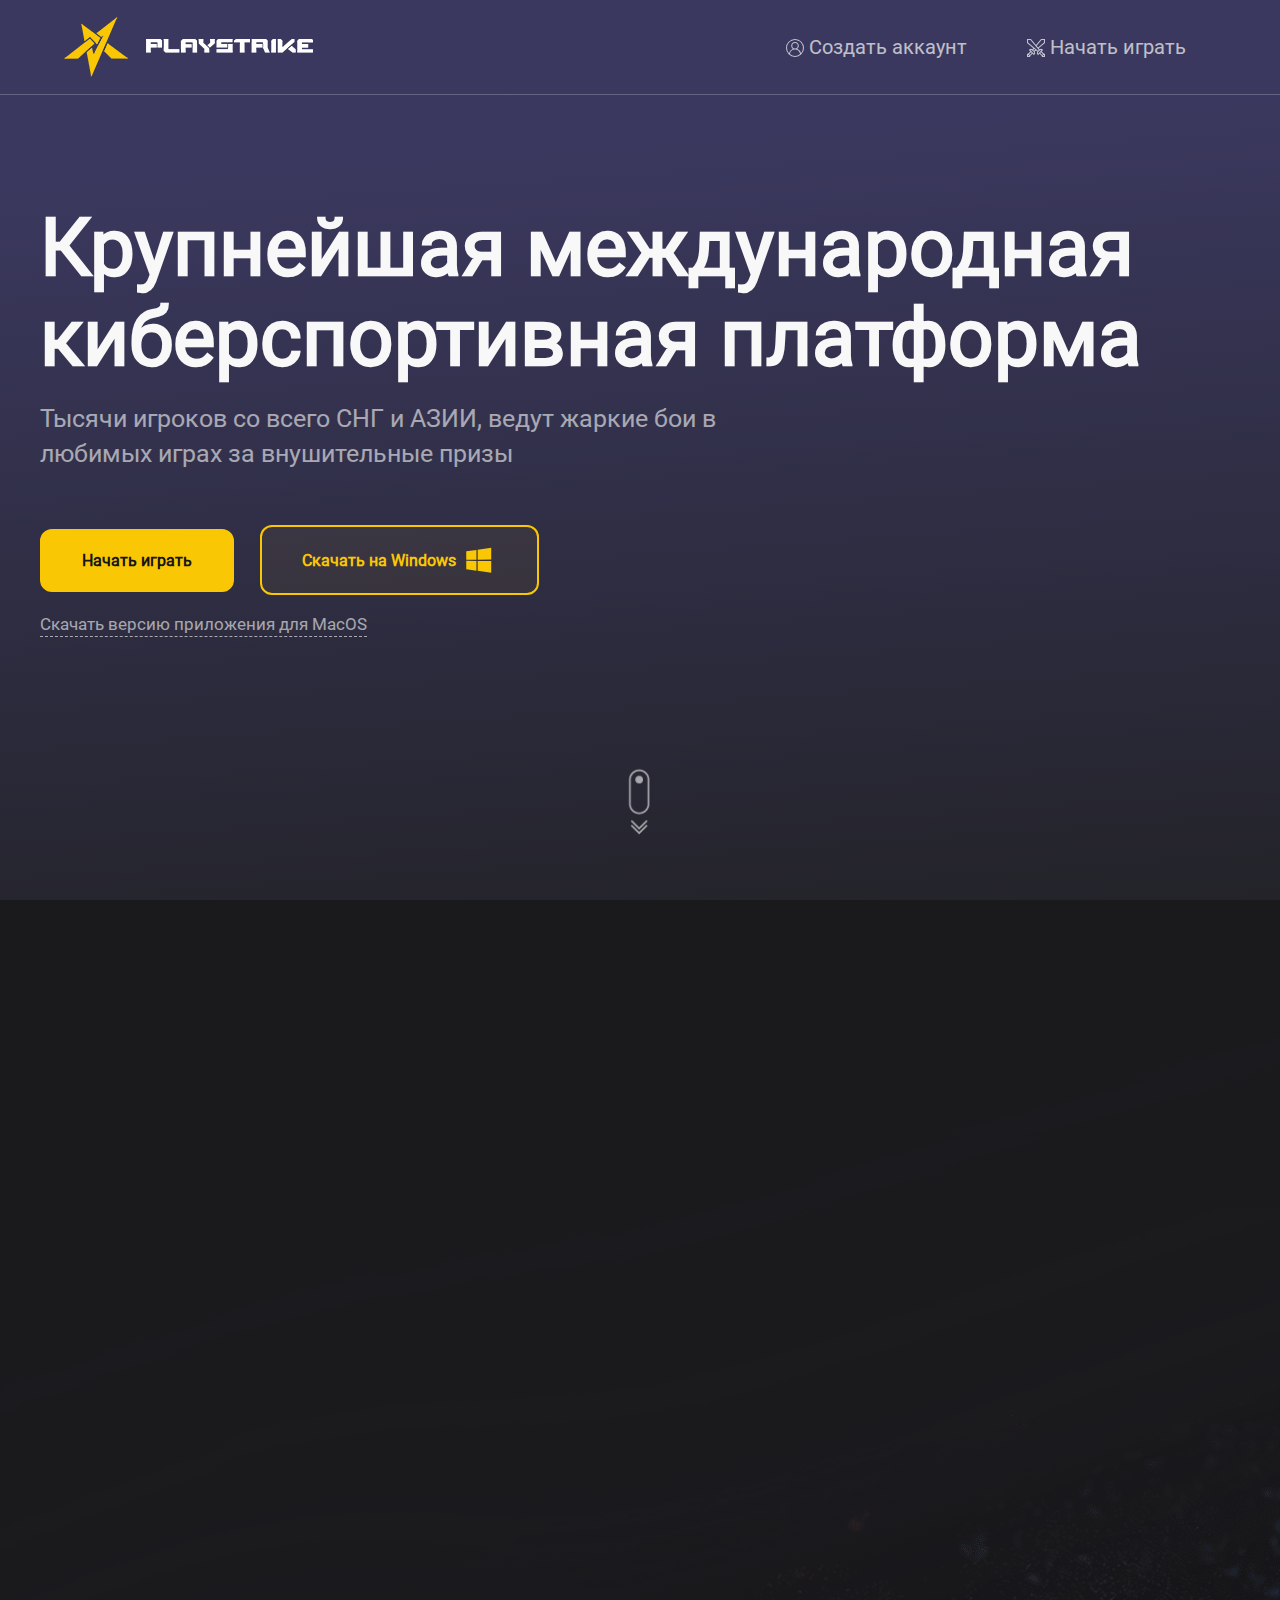
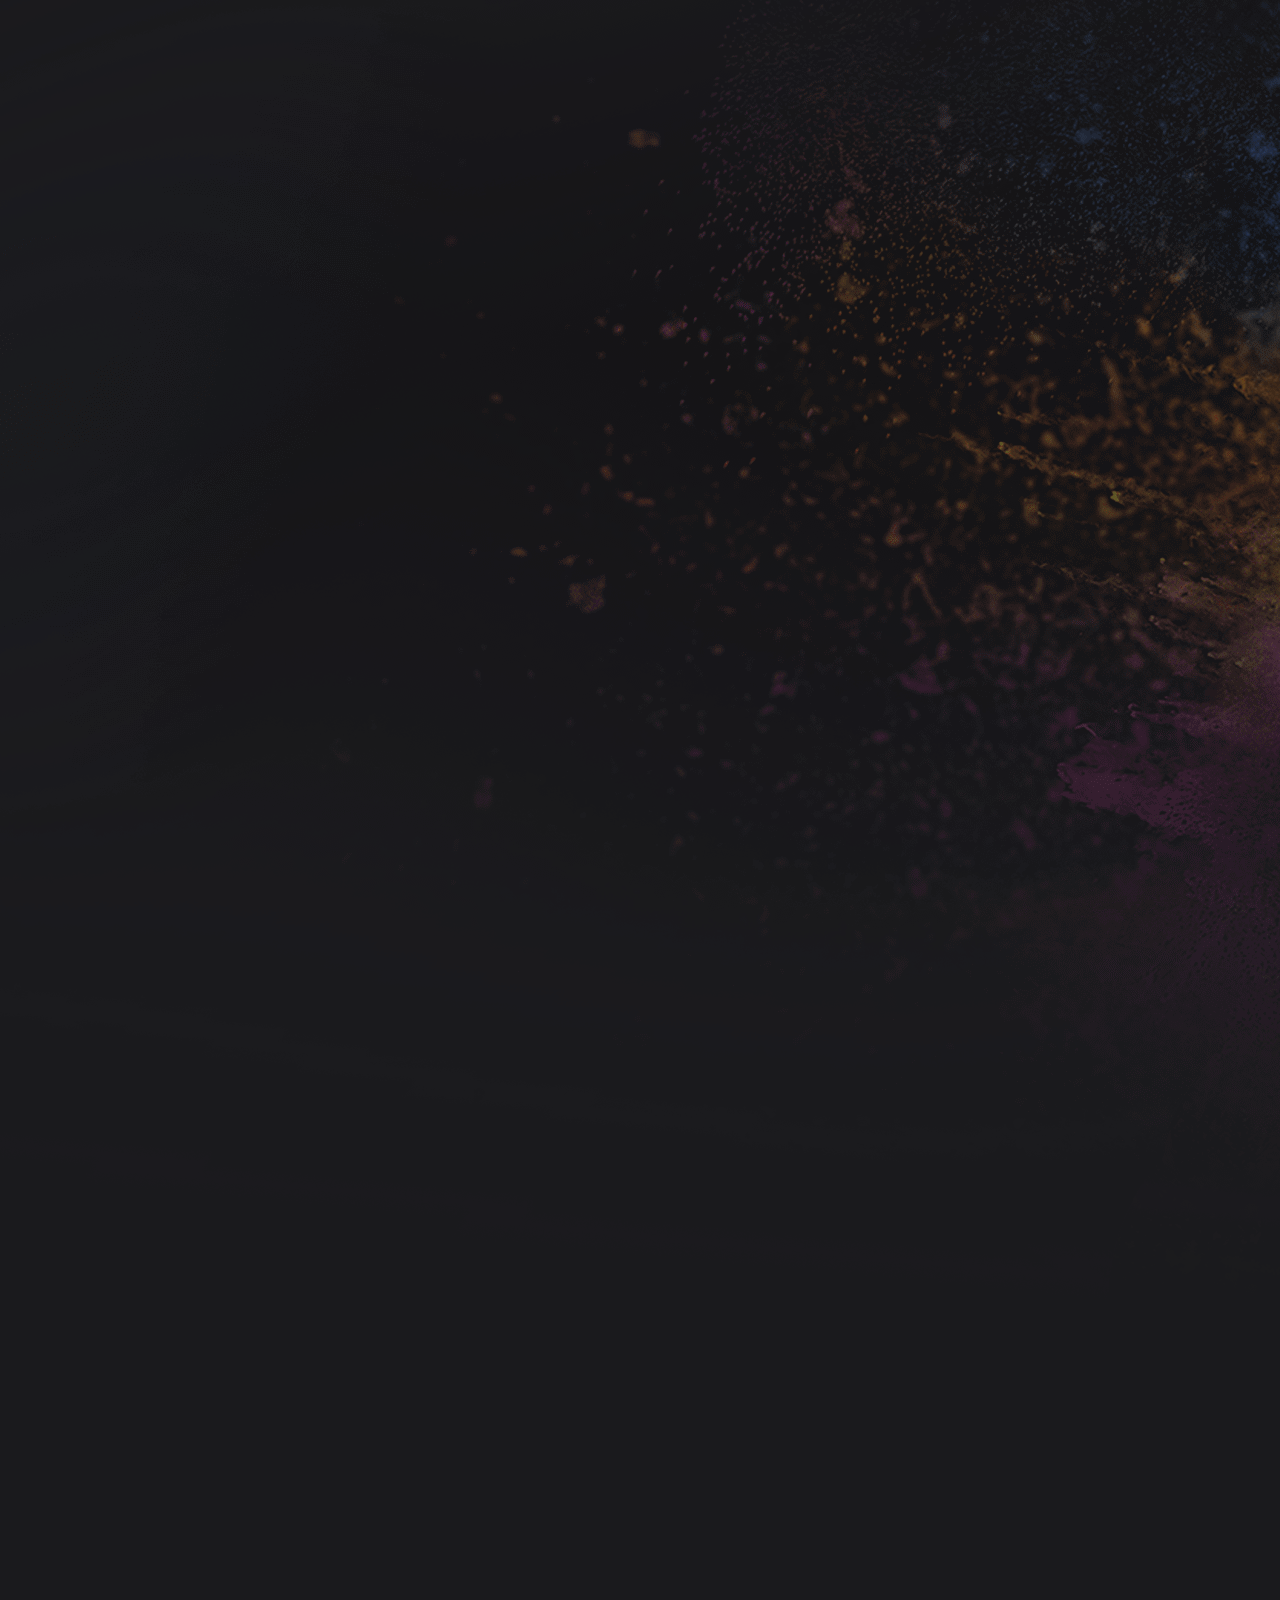
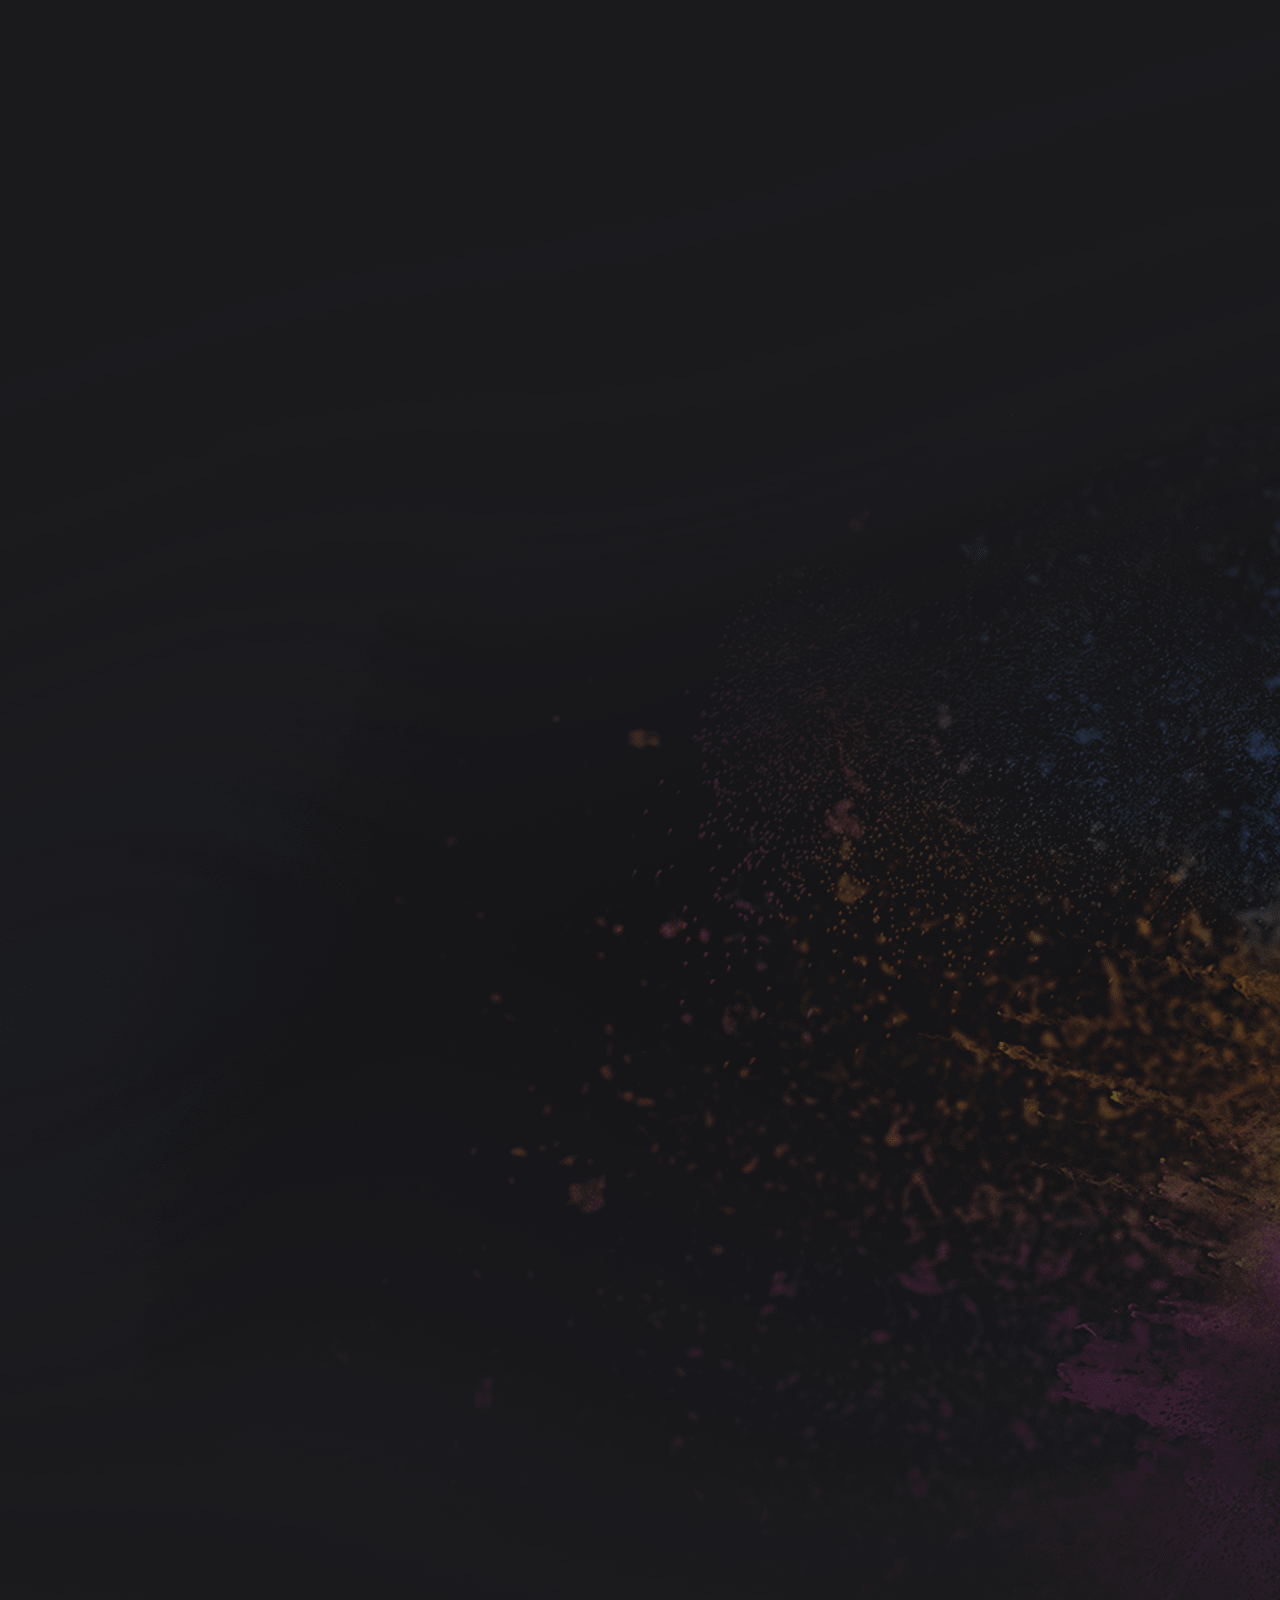
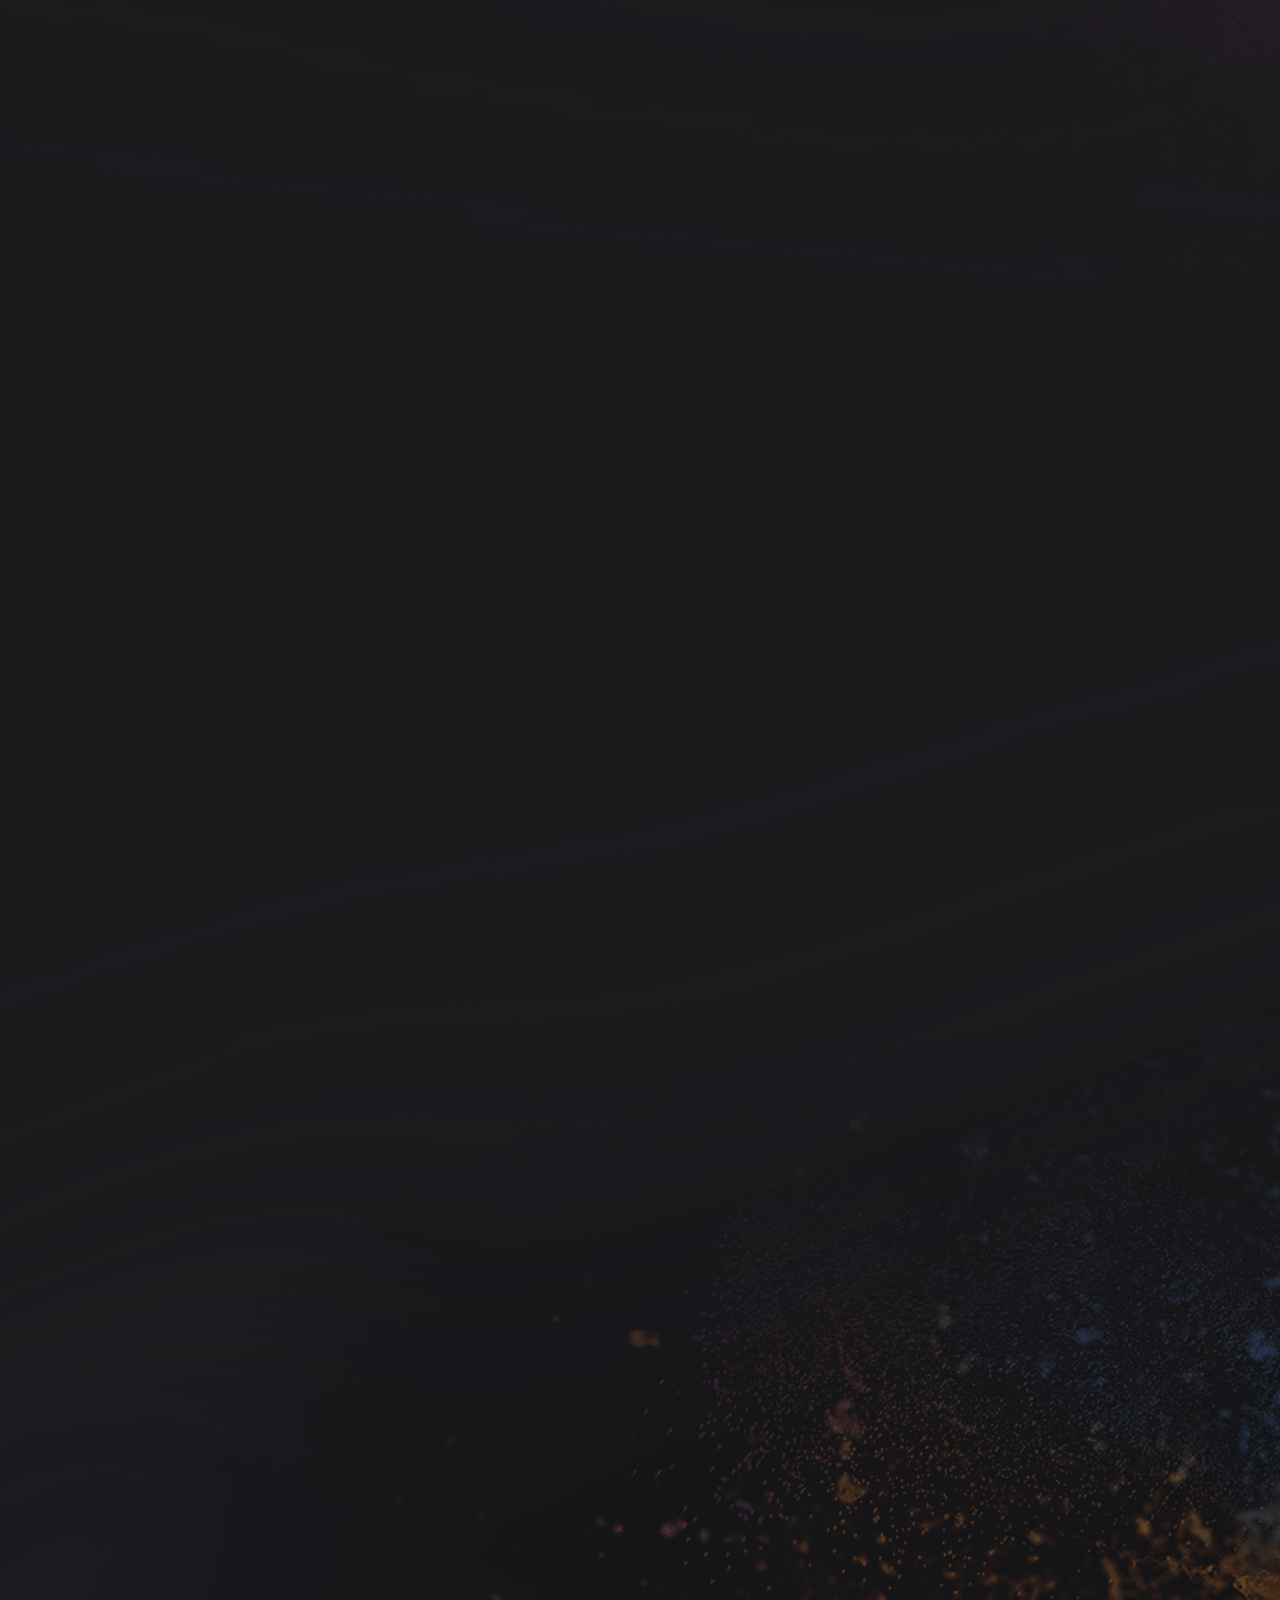
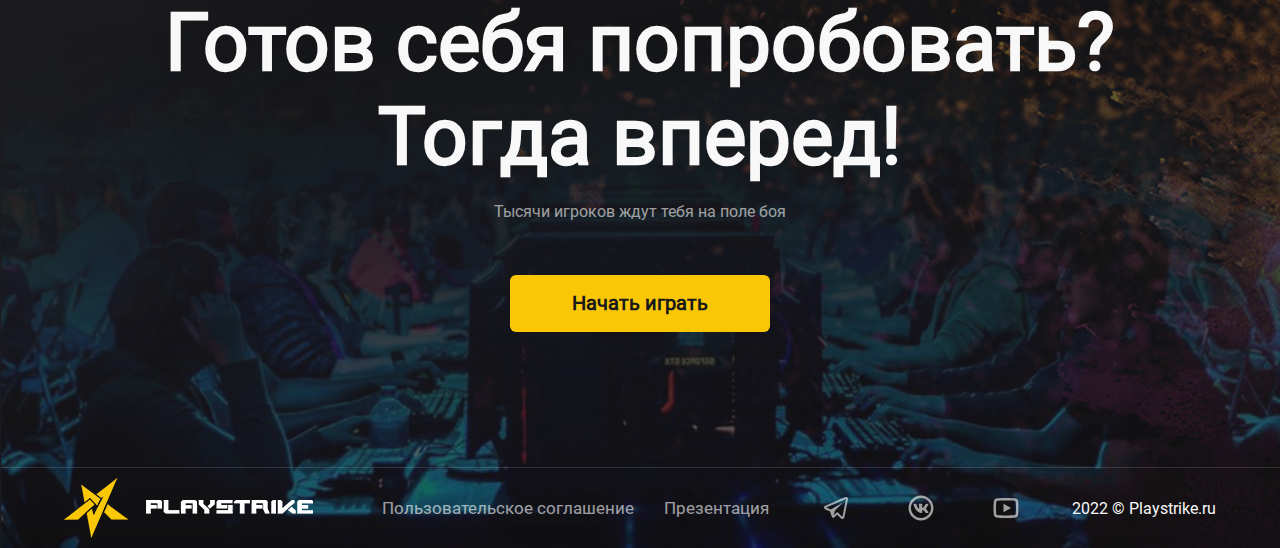
==== commit 0159722a: "fix video and links" ====
--- a/index.html
+++ b/index.html
@@ -255,7 +255,9 @@
 					</div>
 					<div class="step_video">
 						<div class="step_info">
-							<img src="assets/img/backgrounds/video.png" alt="">
+							<iframe src="https://www.youtube.com/embed/edYCtaNueQY" title="YouTube video player" frameborder="0"
+								allow="accelerometer; autoplay; clipboard-write; encrypted-media; gyroscope; picture-in-picture"
+								allowfullscreen></iframe>
 						</div>
 					</div>
 				</div>
--- a/assets/css/style.css
+++ b/assets/css/style.css
@@ -124,26 +124,14 @@
 }
 
 body::-webkit-scrollbar-track {
-	background: -webkit-gradient(
-		linear,
-		left top,
-		left bottom,
-		from(rgba(37, 37, 44, 1)),
-		to(#0c0c0e)
-	);
+	background: -webkit-gradient(linear, left top, left bottom, from(rgba(37, 37, 44, 1)), to(#0c0c0e));
 	background: linear-gradient(180deg, rgba(37, 37, 44, 1) 0%, #0c0c0e 100%);
 }
 
 body::-webkit-scrollbar-thumb {
 	-webkit-box-shadow: inset 2px 2px 5px 0 rgba(#fff, 0.5);
 	box-shadow: inset 2px 2px 5px 0 rgba(#fff, 0.5);
-	background-image: -webkit-gradient(
-		linear,
-		left top,
-		left bottom,
-		from(#d0368a),
-		color-stop(99%, #708ad4)
-	);
+	background-image: -webkit-gradient(linear, left top, left bottom, from(#d0368a), color-stop(99%, #708ad4));
 	background-image: linear-gradient(180deg, #d0368a 0%, #708ad4 99%);
 	border-radius: 20px;
 }
@@ -273,12 +261,7 @@
 
 @-webkit-keyframes gradient {
 	0% {
-		background: radial-gradient(
-			circle at center,
-			#fac704 99%,
-			rgba(0, 0, 0, 0) 100%,
-			rgba(0, 0, 0, 0) 100%
-		);
+		background: radial-gradient(circle at center, #fac704 99%, rgba(0, 0, 0, 0) 100%, rgba(0, 0, 0, 0) 100%);
 	}
 
 	25% {
@@ -310,30 +293,14 @@
 
 	100% {
 		color: #f8f8f8;
-		background: radial-gradient(
-			circle at center,
-			rgba(250, 199, 4, 0) 0%,
-			rgba(0, 0, 0, 0) 0%,
-			rgba(0, 0, 0, 0) 100%
-		);
+		background: radial-gradient(circle at center, rgba(250, 199, 4, 0) 0%, rgba(0, 0, 0, 0) 0%, rgba(0, 0, 0, 0) 100%);
 	}
 }
 
 @keyframes gradient {
 	0% {
-		background: -o-radial-gradient(
-			center,
-			circle,
-			#fac704 99%,
-			rgba(0, 0, 0, 0) 100%,
-			rgba(0, 0, 0, 0) 100%
-		);
-		background: radial-gradient(
-			circle at center,
-			#fac704 99%,
-			rgba(0, 0, 0, 0) 100%,
-			rgba(0, 0, 0, 0) 100%
-		);
+		background: -o-radial-gradient(center, circle, #fac704 99%, rgba(0, 0, 0, 0) 100%, rgba(0, 0, 0, 0) 100%);
+		background: radial-gradient(circle at center, #fac704 99%, rgba(0, 0, 0, 0) 100%, rgba(0, 0, 0, 0) 100%);
 	}
 
 	25% {
@@ -386,19 +353,8 @@
 
 	100% {
 		color: #f8f8f8;
-		background: -o-radial-gradient(
-			center,
-			circle,
-			rgba(250, 199, 4, 0) 0%,
-			rgba(0, 0, 0, 0) 0%,
-			rgba(0, 0, 0, 0) 100%
-		);
-		background: radial-gradient(
-			circle at center,
-			rgba(250, 199, 4, 0) 0%,
-			rgba(0, 0, 0, 0) 0%,
-			rgba(0, 0, 0, 0) 100%
-		);
+		background: -o-radial-gradient(center, circle, rgba(250, 199, 4, 0) 0%, rgba(0, 0, 0, 0) 0%, rgba(0, 0, 0, 0) 100%);
+		background: radial-gradient(circle at center, rgba(250, 199, 4, 0) 0%, rgba(0, 0, 0, 0) 0%, rgba(0, 0, 0, 0) 100%);
 	}
 }
 
@@ -651,11 +607,7 @@
 	padding: 90px 40px;
 	top: calc(50% - 90px);
 	border: 0 solid #000;
-	background: -o-linear-gradient(
-		right,
-		rgba(196, 196, 196, 0) 0%,
-		rgba(191, 191, 191, 0.1) 117.5%
-	);
+	background: -o-linear-gradient(right, rgba(196, 196, 196, 0) 0%, rgba(191, 191, 191, 0.1) 117.5%);
 	background: -webkit-gradient(
 		linear,
 		right top,
@@ -663,11 +615,7 @@
 		from(rgba(196, 196, 196, 0)),
 		color-stop(117.5%, rgba(191, 191, 191, 0.1))
 	);
-	background: linear-gradient(
-		270deg,
-		rgba(196, 196, 196, 0) 0%,
-		rgba(191, 191, 191, 0.1) 117.5%
-	);
+	background: linear-gradient(270deg, rgba(196, 196, 196, 0) 0%, rgba(191, 191, 191, 0.1) 117.5%);
 	-webkit-backdrop-filter: blur(80px);
 	backdrop-filter: blur(80px);
 	border-radius: 2px;
@@ -695,11 +643,7 @@
 }
 
 .news__arrow.news__arrow_right {
-	background: -o-linear-gradient(
-		right,
-		rgba(191, 191, 191, 0.1) 0%,
-		rgba(196, 196, 196, 0) 117.5%
-	);
+	background: -o-linear-gradient(right, rgba(191, 191, 191, 0.1) 0%, rgba(196, 196, 196, 0) 117.5%);
 	background: -webkit-gradient(
 		linear,
 		right top,
@@ -707,11 +651,7 @@
 		from(rgba(191, 191, 191, 0.1)),
 		color-stop(117.5%, rgba(196, 196, 196, 0))
 	);
-	background: linear-gradient(
-		270deg,
-		rgba(191, 191, 191, 0.1) 0%,
-		rgba(196, 196, 196, 0) 117.5%
-	);
+	background: linear-gradient(270deg, rgba(191, 191, 191, 0.1) 0%, rgba(196, 196, 196, 0) 117.5%);
 	right: 25px;
 }
 
@@ -894,13 +834,7 @@
 	left: 5%;
 	height: 5px;
 	background: -o-linear-gradient(left, #fac704 -1.63%, #ff7a00 101.63%);
-	background: -webkit-gradient(
-		linear,
-		left top,
-		right top,
-		color-stop(-1.63%, #fac704),
-		color-stop(101.63%, #ff7a00)
-	);
+	background: -webkit-gradient(linear, left top, right top, color-stop(-1.63%, #fac704), color-stop(101.63%, #ff7a00));
 	background: linear-gradient(90deg, #fac704 -1.63%, #ff7a00 101.63%);
 	z-index: -1;
 }
@@ -954,8 +888,7 @@
 	color: #8a0074;
 	min-width: 70px;
 	min-height: 70px;
-	background: url(../img/instructions/back.png) no-repeat center center /
-		contain;
+	background: url(../img/instructions/back.png) no-repeat center center / contain;
 	display: -webkit-box;
 	display: -ms-flexbox;
 	display: flex;
@@ -1011,8 +944,7 @@
 	height: 100%;
 	bottom: -25%;
 	right: 0;
-	background: url(../img/backgrounds/promo-image-2.png) no-repeat center right /
-		contain;
+	background: url(../img/backgrounds/promo-image-2.png) no-repeat center right / contain;
 	width: 50%;
 	height: 150%;
 }
@@ -1101,11 +1033,7 @@
 	padding: 50px 40px;
 	top: calc(100% - 80px);
 	border: 0 solid #000;
-	background: -o-linear-gradient(
-		right,
-		rgba(196, 196, 196, 0) 0%,
-		rgba(191, 191, 191, 0.1) 117.5%
-	);
+	background: -o-linear-gradient(right, rgba(196, 196, 196, 0) 0%, rgba(191, 191, 191, 0.1) 117.5%);
 	background: -webkit-gradient(
 		linear,
 		right top,
@@ -1113,11 +1041,7 @@
 		from(rgba(196, 196, 196, 0)),
 		color-stop(117.5%, rgba(191, 191, 191, 0.1))
 	);
-	background: linear-gradient(
-		270deg,
-		rgba(196, 196, 196, 0) 0%,
-		rgba(191, 191, 191, 0.1) 117.5%
-	);
+	background: linear-gradient(270deg, rgba(196, 196, 196, 0) 0%, rgba(191, 191, 191, 0.1) 117.5%);
 	-webkit-backdrop-filter: blur(80px);
 	backdrop-filter: blur(80px);
 	border-radius: 2px;
@@ -1144,11 +1068,7 @@
 }
 
 .players__arrow.players__arrow_right {
-	background: -o-linear-gradient(
-		right,
-		rgba(191, 191, 191, 0.1) 0%,
-		rgba(196, 196, 196, 0) 117.5%
-	);
+	background: -o-linear-gradient(right, rgba(191, 191, 191, 0.1) 0%, rgba(196, 196, 196, 0) 117.5%);
 	background: -webkit-gradient(
 		linear,
 		right top,
@@ -1156,11 +1076,7 @@
 		from(rgba(191, 191, 191, 0.1)),
 		color-stop(117.5%, rgba(196, 196, 196, 0))
 	);
-	background: linear-gradient(
-		270deg,
-		rgba(191, 191, 191, 0.1) 0%,
-		rgba(196, 196, 196, 0) 117.5%
-	);
+	background: linear-gradient(270deg, rgba(191, 191, 191, 0.1) 0%, rgba(196, 196, 196, 0) 117.5%);
 	right: 50px;
 }
 
@@ -1312,12 +1228,7 @@
 .stars:after {
 	position: absolute;
 	content: '';
-	background: -o-linear-gradient(
-			top,
-			rgba(20, 20, 24, 0.8) 0%,
-			rgba(20, 20, 24, 0.9) 50%,
-			#141418 100%
-		),
+	background: -o-linear-gradient(top, rgba(20, 20, 24, 0.8) 0%, rgba(20, 20, 24, 0.9) 50%, #141418 100%),
 		url(../img/backgrounds/land-info-back.jpg) no-repeat top left / 100%;
 	background: -webkit-gradient(
 			linear,
@@ -1328,12 +1239,7 @@
 			to(#141418)
 		),
 		url(../img/backgrounds/land-info-back.jpg) no-repeat top left / 100%;
-	background: linear-gradient(
-			180deg,
-			rgba(20, 20, 24, 0.8) 0%,
-			rgba(20, 20, 24, 0.9) 50%,
-			#141418 100%
-		),
+	background: linear-gradient(180deg, rgba(20, 20, 24, 0.8) 0%, rgba(20, 20, 24, 0.9) 50%, #141418 100%),
 		url(../img/backgrounds/land-info-back.jpg) no-repeat top left / 100%;
 	top: 0;
 	left: 0;
@@ -1695,12 +1601,7 @@
 	.stars:after {
 		position: absolute;
 		content: '';
-		background: -o-linear-gradient(
-				top,
-				rgba(21, 21, 24, 0.8) 0%,
-				rgba(21, 21, 24, 0.9) 50%,
-				#151518 100%
-			),
+		background: -o-linear-gradient(top, rgba(21, 21, 24, 0.8) 0%, rgba(21, 21, 24, 0.9) 50%, #151518 100%),
 			url(../img/backgrounds/land-info-back.jpg) no-repeat top left / 100%;
 		background: -webkit-gradient(
 				linear,
@@ -1711,12 +1612,7 @@
 				to(#151518)
 			),
 			url(../img/backgrounds/land-info-back.jpg) no-repeat top left / 100%;
-		background: linear-gradient(
-				180deg,
-				rgba(21, 21, 24, 0.8) 0%,
-				rgba(21, 21, 24, 0.9) 50%,
-				#151518 100%
-			),
+		background: linear-gradient(180deg, rgba(21, 21, 24, 0.8) 0%, rgba(21, 21, 24, 0.9) 50%, #151518 100%),
 			url(../img/backgrounds/land-info-back.jpg) no-repeat top left / 100%;
 		top: 0;
 		left: 0;
@@ -2007,26 +1903,13 @@
 	}
 
 	body:after {
-		background: -o-radial-gradient(
-				50% 24.92%,
-				145.91% 78.47%,
-				rgba(34, 34, 40, 0) 0%,
-				#232328 100%
-			),
+		background: -o-radial-gradient(50% 24.92%, 145.91% 78.47%, rgba(34, 34, 40, 0) 0%, #232328 100%),
 			-o-linear-gradient(top, rgba(12, 12, 14, 0) 0%, #232328 100%),
 			url(../img/backgrounds/land-header-back.jpg) no-repeat top center / 400%;
-		background: radial-gradient(
-				145.91% 78.47% at 50% 24.92%,
-				rgba(34, 34, 40, 0) 0%,
-				#232328 100%
-			),
+		background: radial-gradient(145.91% 78.47% at 50% 24.92%, rgba(34, 34, 40, 0) 0%, #232328 100%),
 			-webkit-gradient(linear, left top, left bottom, from(rgba(12, 12, 14, 0)), to(#232328)),
 			url(../img/backgrounds/land-header-back.jpg) no-repeat top center / 400%;
-		background: radial-gradient(
-				145.91% 78.47% at 50% 24.92%,
-				rgba(34, 34, 40, 0) 0%,
-				#232328 100%
-			),
+		background: radial-gradient(145.91% 78.47% at 50% 24.92%, rgba(34, 34, 40, 0) 0%, #232328 100%),
 			linear-gradient(180deg, rgba(12, 12, 14, 0) 0%, #232328 100%),
 			url(../img/backgrounds/land-header-back.jpg) no-repeat top center / 400%;
 	}
@@ -2068,23 +1951,9 @@
 	}
 
 	.games__card.active .games-img-phone {
-		background: -o-linear-gradient(
-			top,
-			rgba(31, 31, 36, 0) 19.27%,
-			#000000 100%
-		);
-		background: -webkit-gradient(
-			linear,
-			left top,
-			left bottom,
-			color-stop(19.27%, rgba(31, 31, 36, 0)),
-			to(#000000)
-		);
-		background: linear-gradient(
-			180deg,
-			rgba(31, 31, 36, 0) 19.27%,
-			#000000 100%
-		);
+		background: -o-linear-gradient(top, rgba(31, 31, 36, 0) 19.27%, #000000 100%);
+		background: -webkit-gradient(linear, left top, left bottom, color-stop(19.27%, rgba(31, 31, 36, 0)), to(#000000));
+		background: linear-gradient(180deg, rgba(31, 31, 36, 0) 19.27%, #000000 100%);
 		border: 5px solid #fac704;
 		-webkit-box-shadow: 0px 4px 36px rgba(250, 199, 4, 0.24);
 		box-shadow: 0px 4px 36px rgba(250, 199, 4, 0.24);
@@ -2138,12 +2007,7 @@
 	}
 
 	.stars:after {
-		background: -o-linear-gradient(
-				top,
-				rgba(21, 21, 24, 0.8) 0%,
-				rgba(21, 21, 24, 0.9) 50%,
-				#151518 100%
-			),
+		background: -o-linear-gradient(top, rgba(21, 21, 24, 0.8) 0%, rgba(21, 21, 24, 0.9) 50%, #151518 100%),
 			url(../img/backgrounds/land-info-back.jpg) no-repeat top center / 200%;
 		background: -webkit-gradient(
 				linear,
@@ -2154,12 +2018,7 @@
 				to(#151518)
 			),
 			url(../img/backgrounds/land-info-back.jpg) no-repeat top center / 200%;
-		background: linear-gradient(
-				180deg,
-				rgba(21, 21, 24, 0.8) 0%,
-				rgba(21, 21, 24, 0.9) 50%,
-				#151518 100%
-			),
+		background: linear-gradient(180deg, rgba(21, 21, 24, 0.8) 0%, rgba(21, 21, 24, 0.9) 50%, #151518 100%),
 			url(../img/backgrounds/land-info-back.jpg) no-repeat top center / 200%;
 	}
 
@@ -2314,16 +2173,8 @@
 	z-index: 999;
 	position: absolute;
 	background: rgb(40, 36, 106);
-	background: linear-gradient(
-		176deg,
-		rgba(40, 36, 106, 1) 19%,
-		rgba(255, 186, 0, 1) 100%
-	);
-	background: linear-gradient(
-		176deg,
-		rgb(77 73 131 / 64%) 19%,
-		rgb(35 35 41) 100%
-	);
+	background: linear-gradient(176deg, rgba(40, 36, 106, 1) 19%, rgba(255, 186, 0, 1) 100%);
+	background: linear-gradient(176deg, rgb(77 73 131 / 64%) 19%, rgb(35 35 41) 100%);
 }
 
 /*
@@ -2860,14 +2711,17 @@
 	padding-bottom: 12vh;
 }
 
-.step_info img {
+.step_info iframe {
+	width: 100%;
+	height: 100%;
+	min-height: 600px;
 	transition: 0.6s;
 	cursor: pointer;
 	opacity: 0.7;
 	box-shadow: 0px 0px 49px 44px #fbcb1a0f;
 }
 
-.step_info:hover img {
+.step_info:hover iframe {
 	opacity: 1;
 	transition: 0.6s;
 }
@@ -3150,6 +3004,9 @@
 	.application__platforms {
 		justify-content: space-between;
 	}
+	.step_info iframe {
+		min-height: 300px;
+	}
 }
 .application__buttons.df-aic {
 	display: flex;
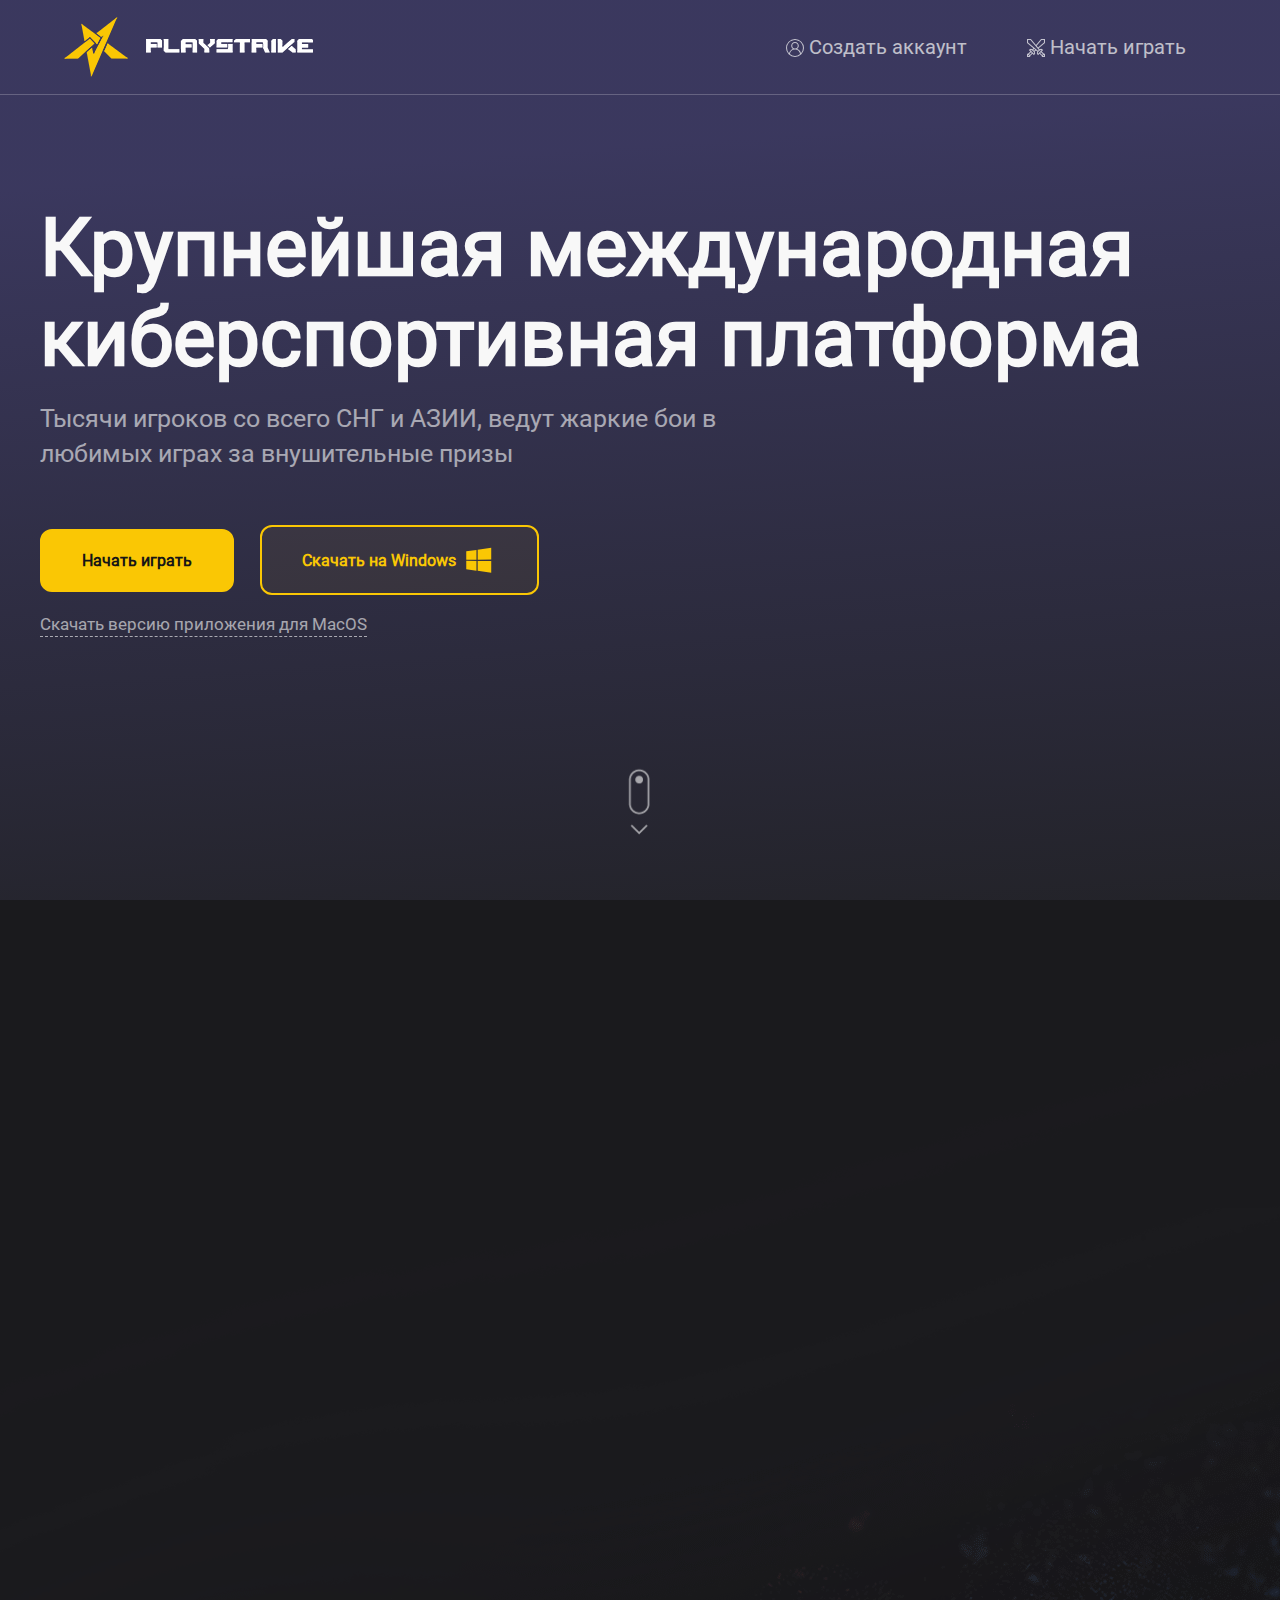
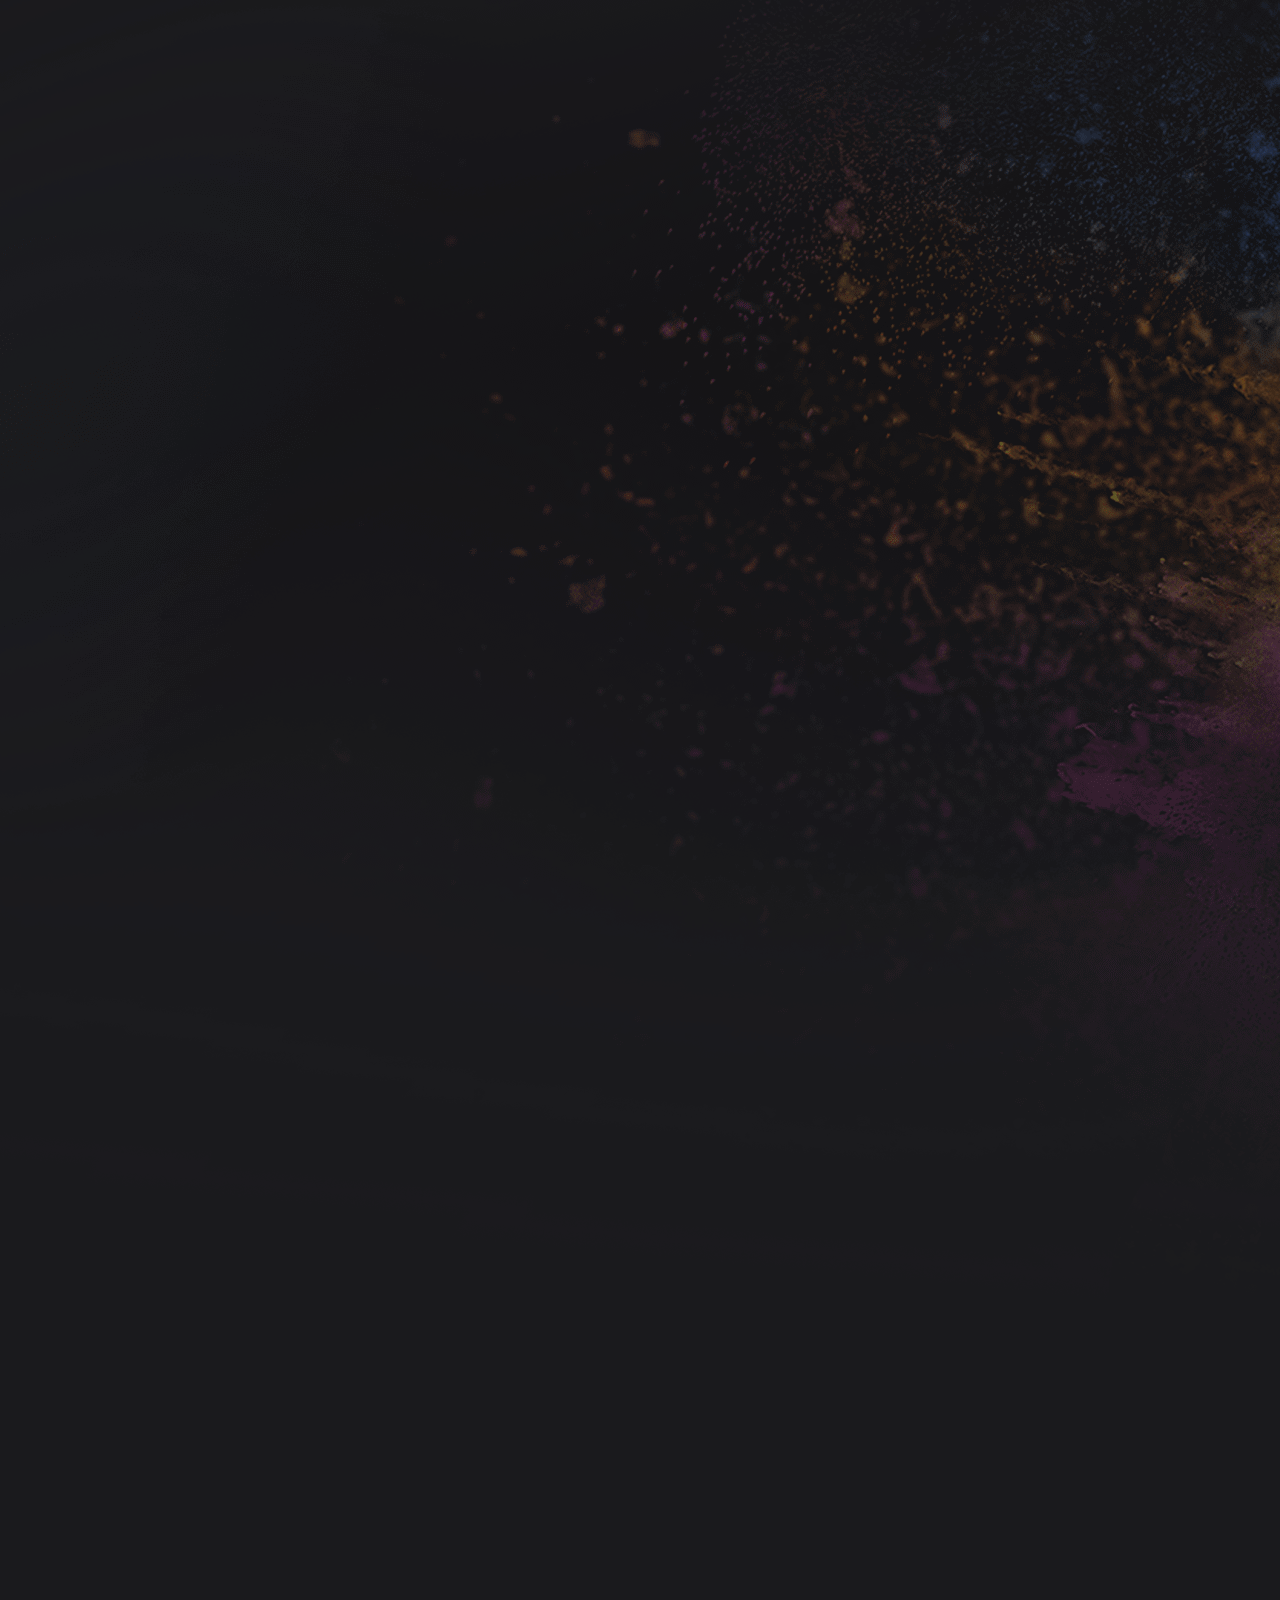
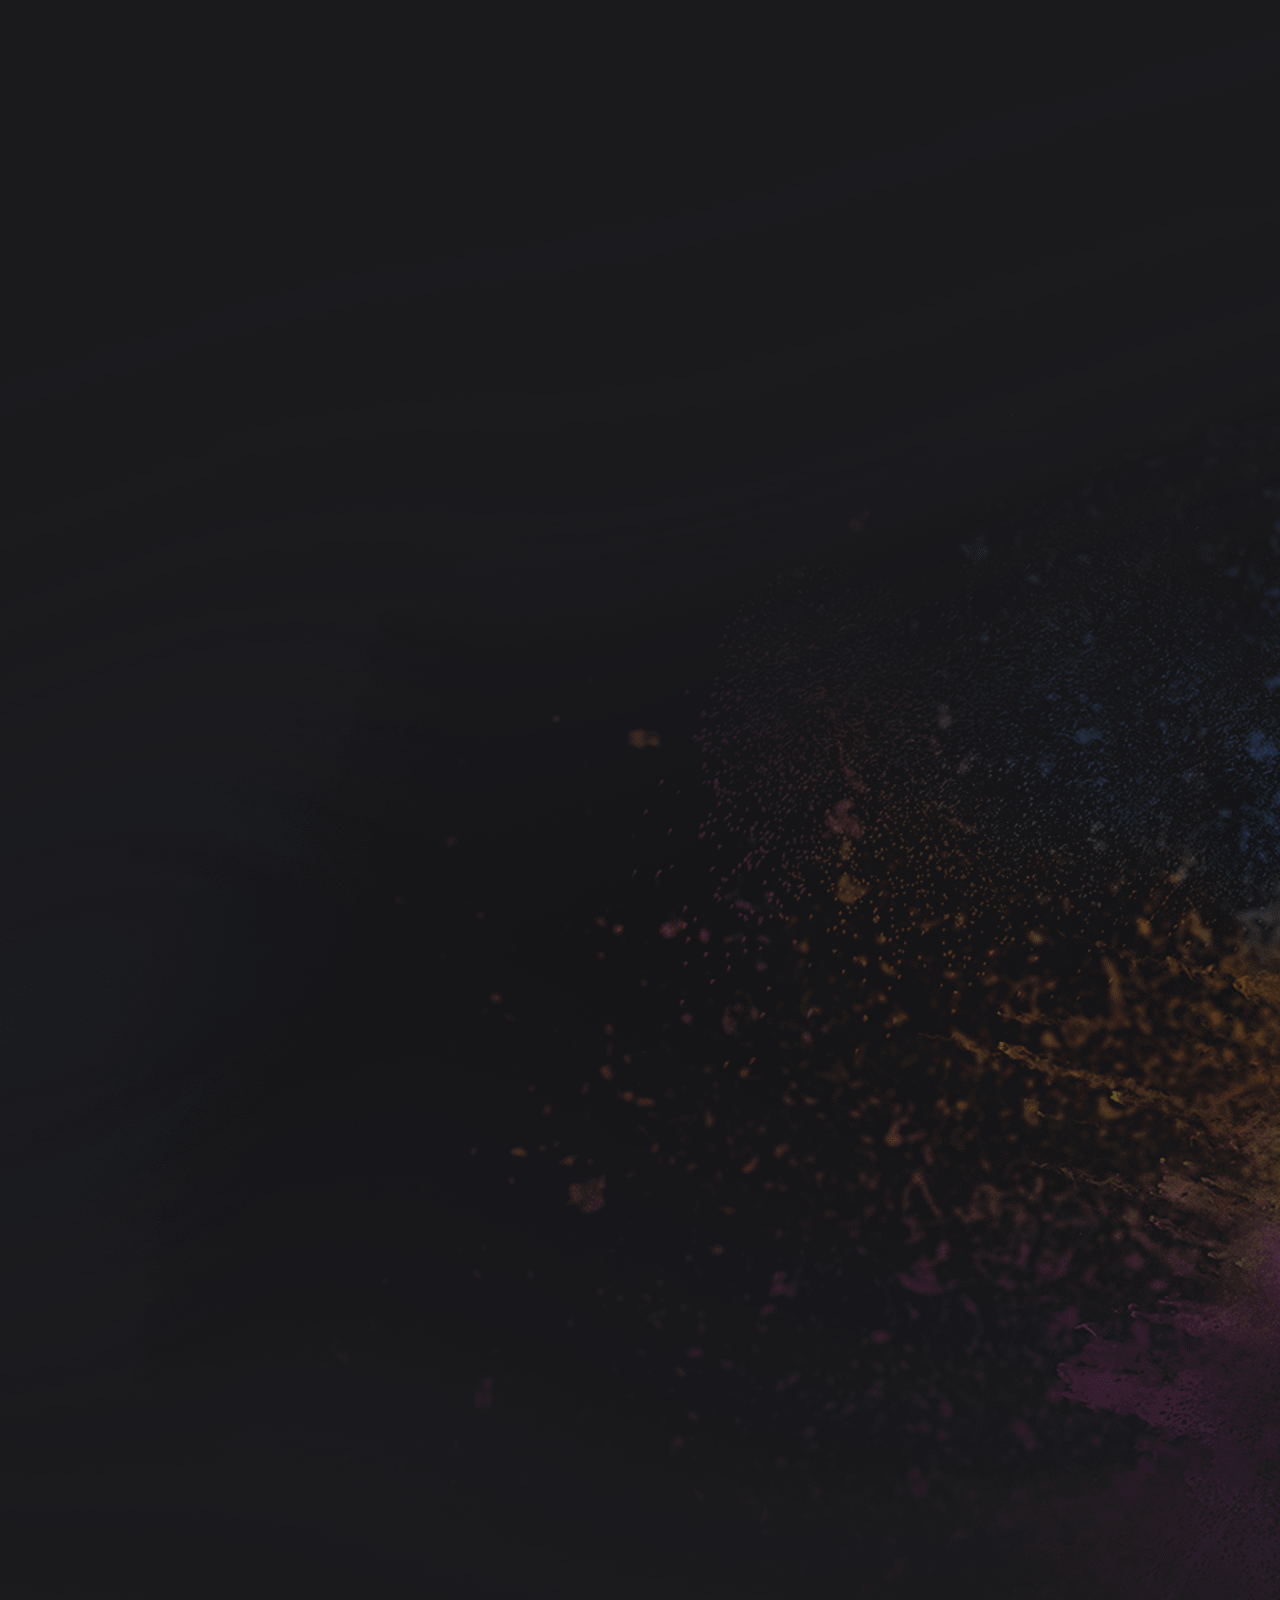
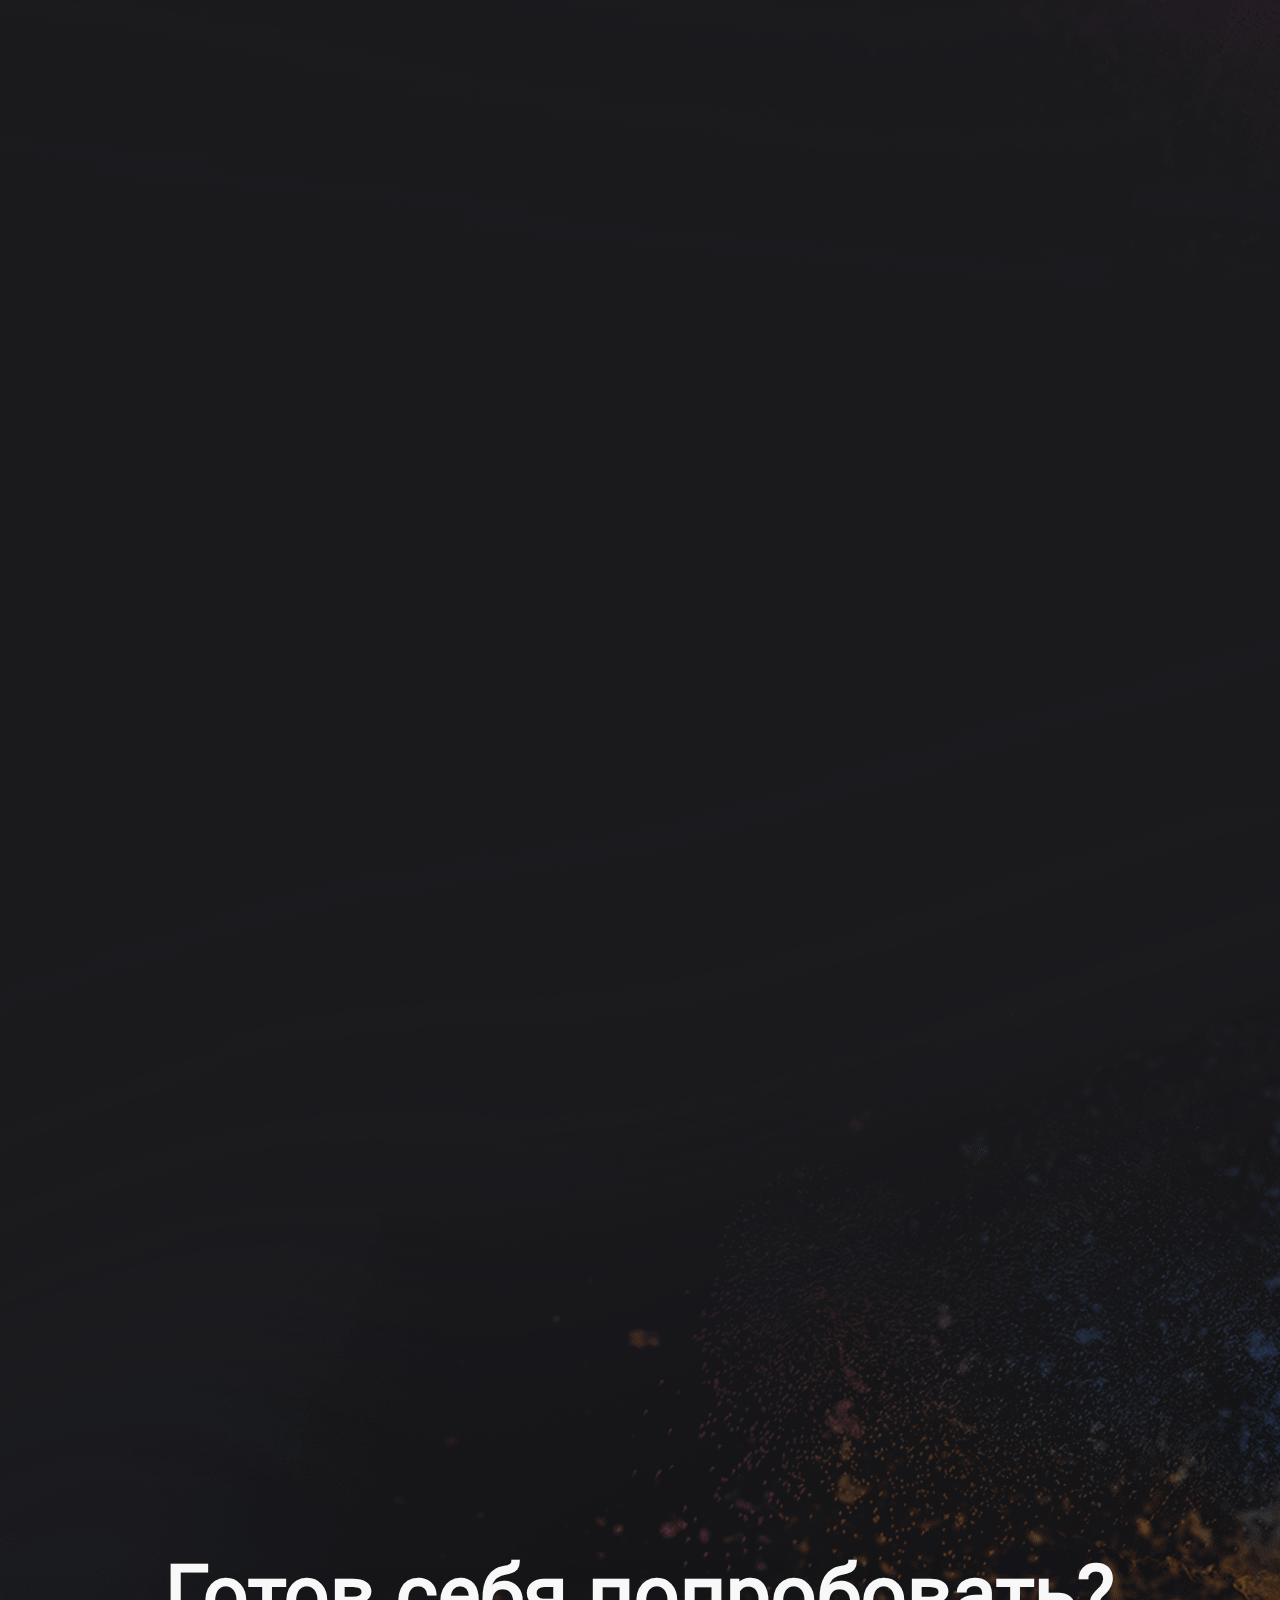
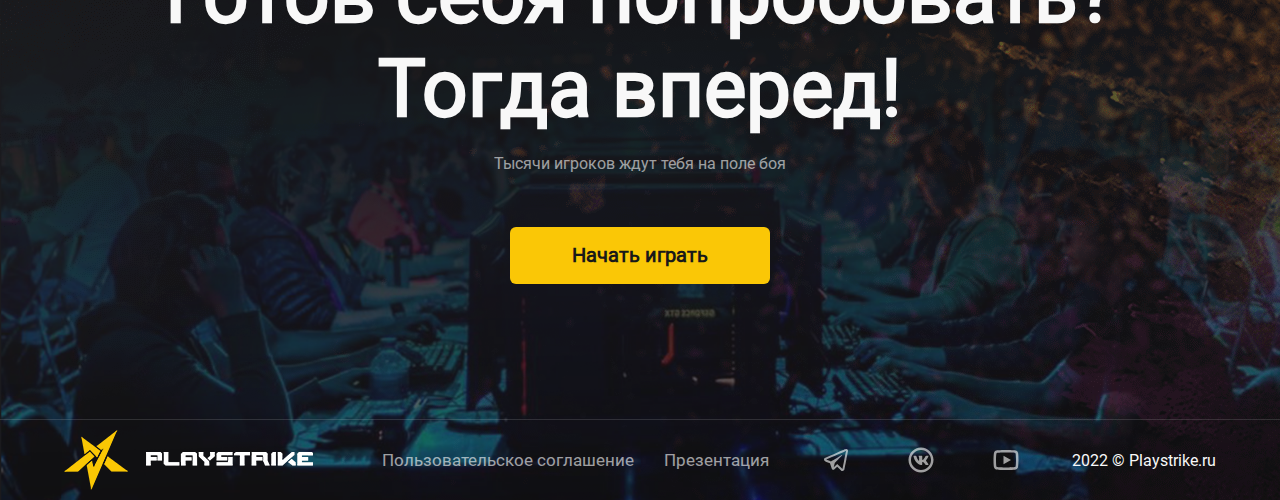
==== commit c7dd26bc: "fix video" ====
--- a/index.html
+++ b/index.html
@@ -141,12 +141,10 @@
 							<p>
 								Масштабные сражения в официальных турнирах от Playstrike, с тысячами сильнейших команд за звание
 								чемпионов платформы с колосальными призами и наградами.</p>
-							<div class="">
-								<div class="ligues">
-									<img src="assets/img/backgrounds/csgo.png" alt="">
-									<img src="assets/img/backgrounds/dota2.png" alt="">
-									<span>и другие</span>
-								</div>
+							<div class="ligues">
+								<img src="assets/img/backgrounds/csgo.png" alt="">
+								<img src="assets/img/backgrounds/dota2.png" alt="">
+								<span>и другие</span>
 							</div>
 						</div>
 						<div class="su_step" style="border:none;">
@@ -157,8 +155,10 @@
 							</p>
 
 
-							<div class="su_button">
-								<a href="https://my.playstrike.ru/">Начать сражаться</a>
+							<div class="ligues">
+								<div class="su_button">
+									<a href="https://my.playstrike.ru/">Начать сражаться</a>
+								</div>
 							</div>
 						</div>
 						<div class="su_step" style="border:none;">
@@ -166,11 +166,9 @@
 							<p>
 								Сотни профессиональных команд, формируют собственные турниры с огромными призовыми фондами и сражаются
 								между собой за звание сильнейших.</p>
-							<div class="">
-								<div class="ligues">
-									<div class="su_button green">
-										<a href="https://my.playstrike.ru/tournaments/create">Создать турнир</a>
-									</div>
+							<div class="ligues">
+								<div class="su_button green">
+									<a href="https://my.playstrike.ru/tournaments/create">Создать турнир</a>
 								</div>
 							</div>
 						</div>
@@ -208,9 +206,6 @@
 					</div>
 				</div>
 			</div>
-
-
-
 
 			<section class="section_step wow slideInLeft" data-wow-duration="0.5s" style="margin-bottom: 4.9vh;">
 
--- a/assets/css/style.css
+++ b/assets/css/style.css
@@ -2445,14 +2445,12 @@
 	color: #a9a9a9;
 }
 
-.ligue {
-}
-
 .ligues {
 	display: flex;
 	align-items: center;
 	width: 100%;
 	justify-content: start;
+	margin-top: 30px;
 }
 
 .ligues span {
@@ -2704,20 +2702,19 @@
 }
 
 .step_info {
-	/*    background: url(../img/backgrounds/video.png) center no-repeat;*/
+	background: url(../img/backgrounds/video.png) center no-repeat;
 	width: 100%;
 	height: 100%;
 	transition: 0.6s;
-	padding-bottom: 12vh;
-}
-
+	margin-bottom: 60px;
+}
 .step_info iframe {
 	width: 100%;
 	height: 100%;
 	min-height: 600px;
 	transition: 0.6s;
 	cursor: pointer;
-	opacity: 0.7;
+	opacity: 0.01;
 	box-shadow: 0px 0px 49px 44px #fbcb1a0f;
 }
 
@@ -3017,3 +3014,6 @@
 	height: 100%;
 	margin-left: 20px;
 }
+
+.ligues {
+}
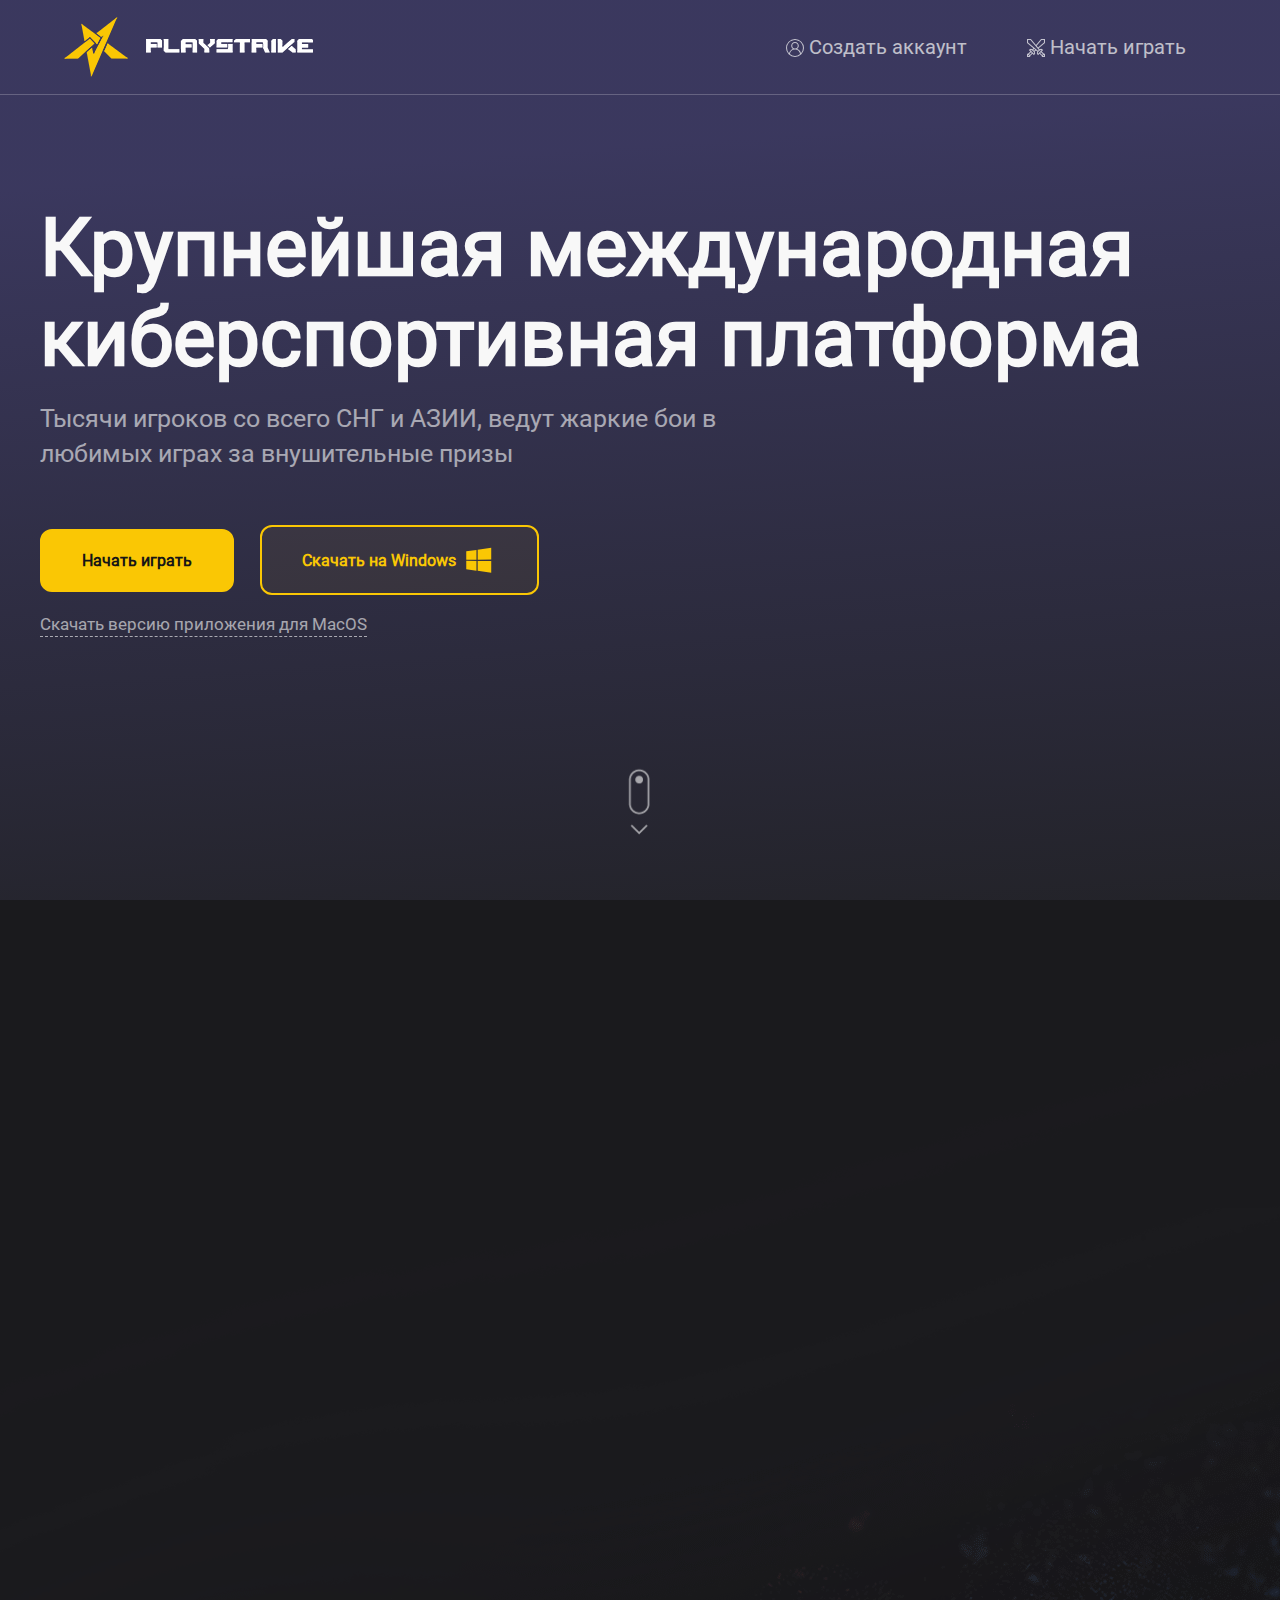
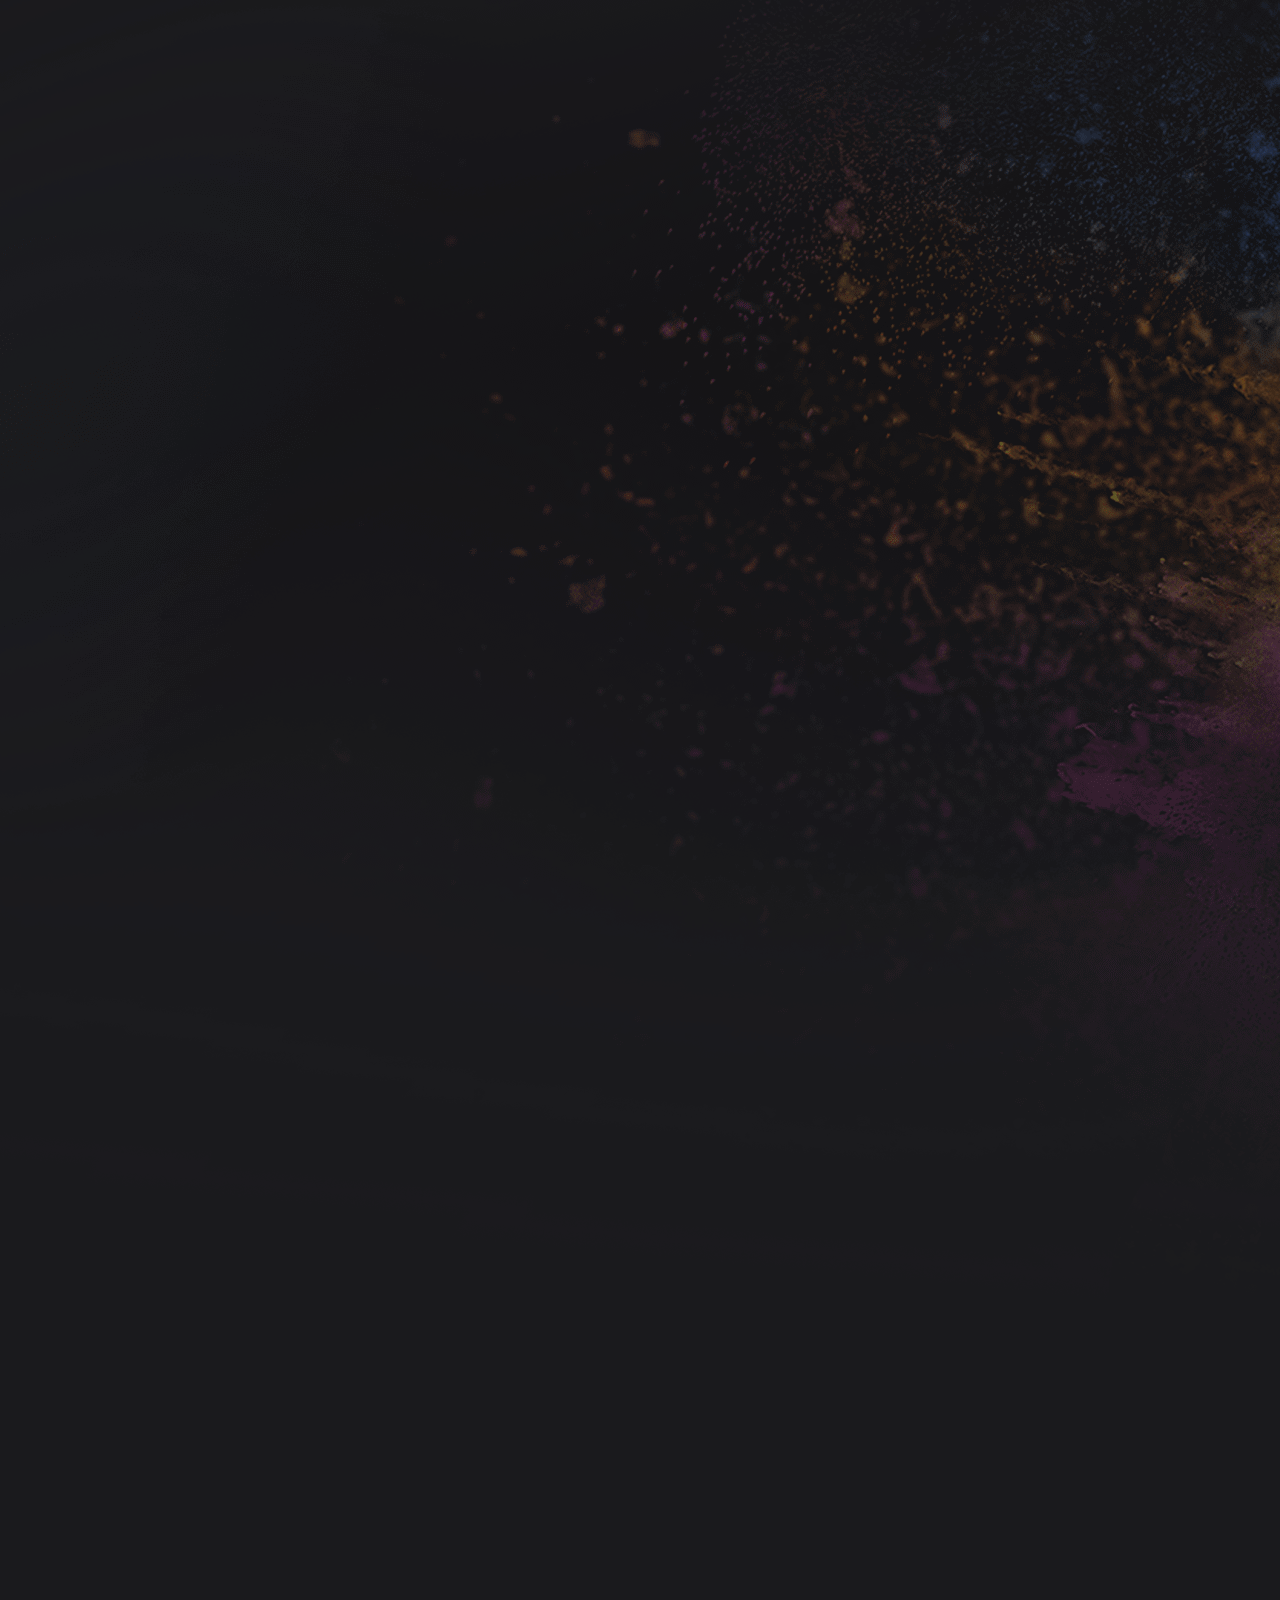
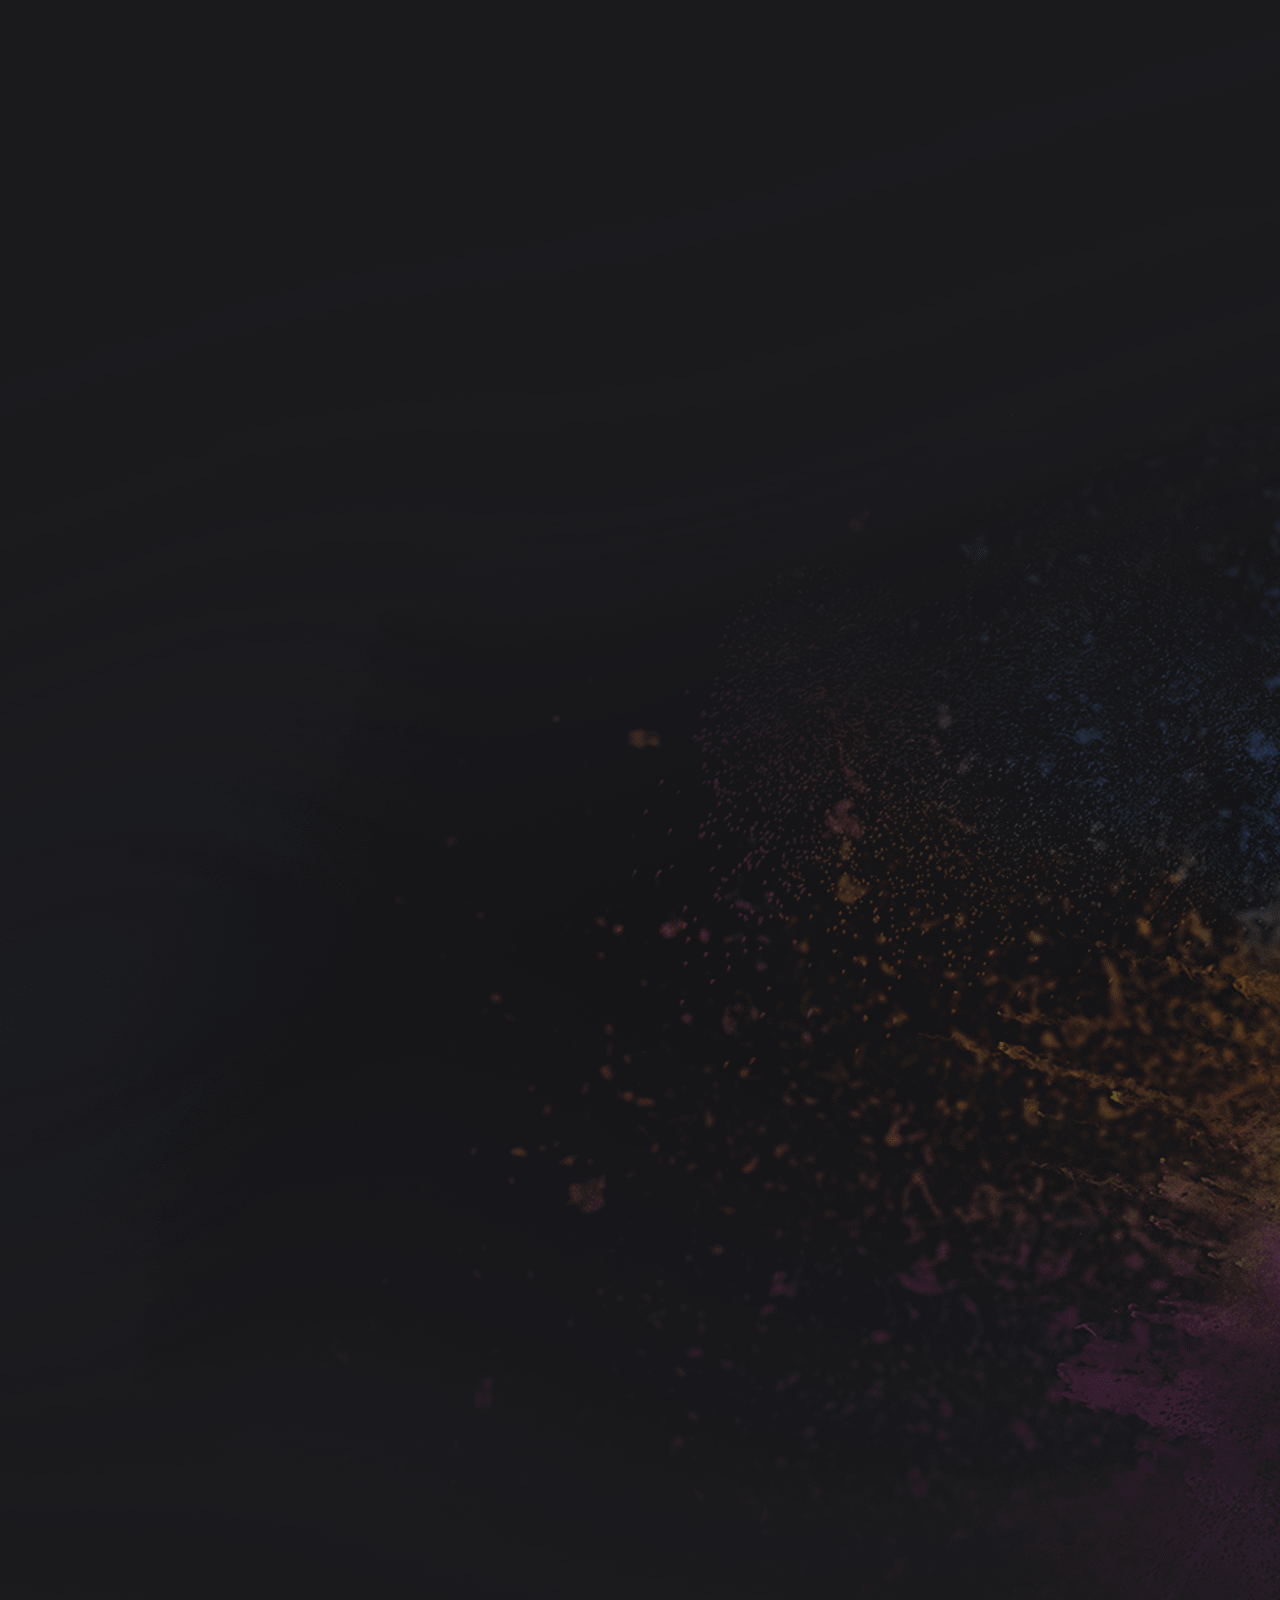
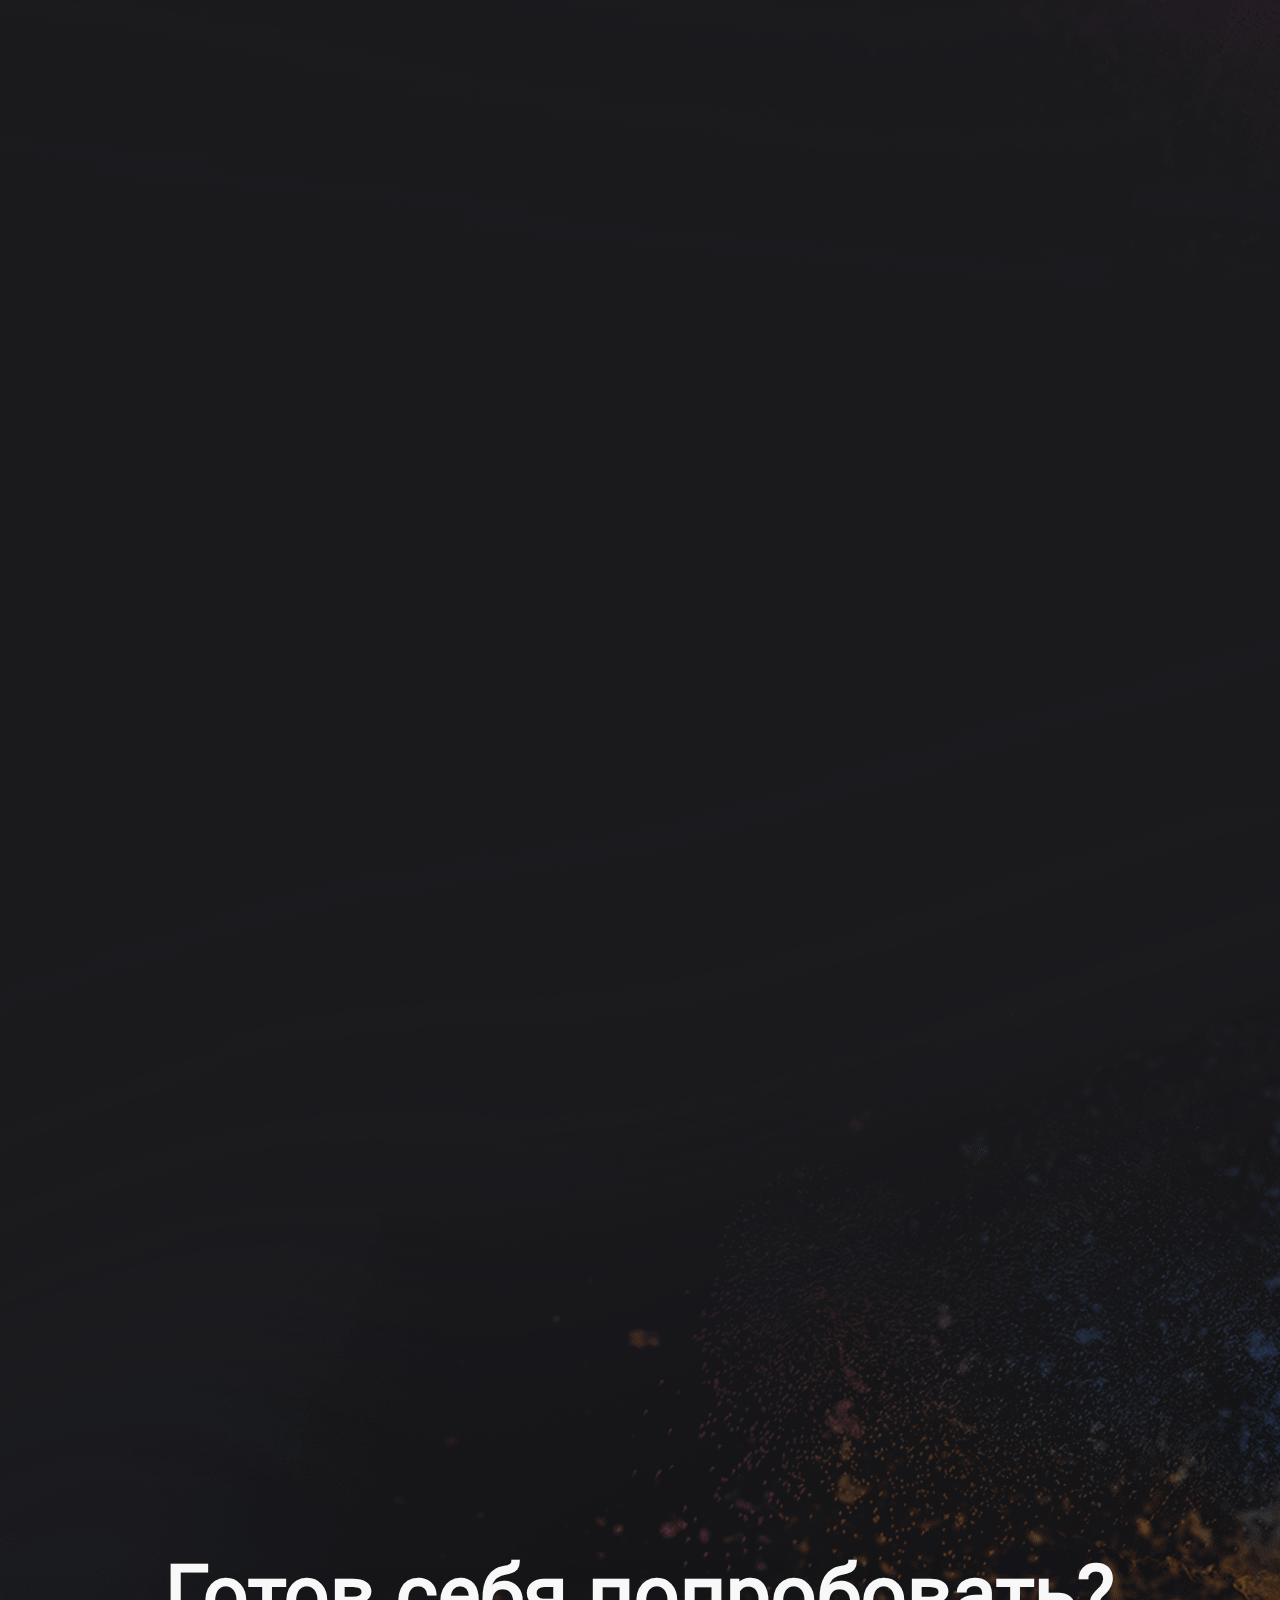
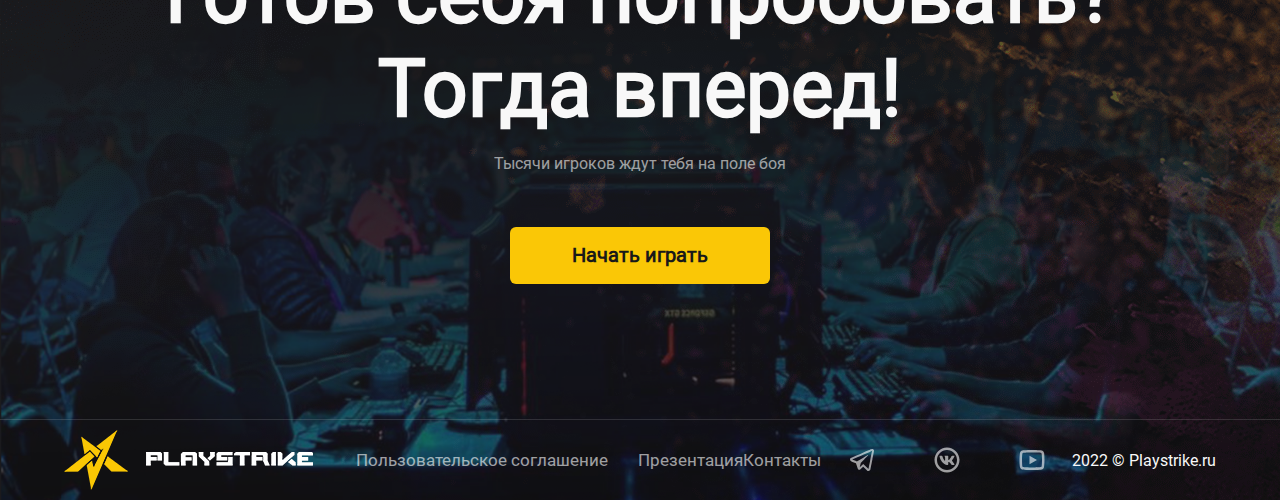
==== commit 94265883: "sdfds" ====
--- a/index.html
+++ b/index.html
@@ -362,6 +362,7 @@
 							<div class="documents">
 								<a href="/privacy.html">Пользовательское соглашение</a>
 								<a href="Playstrike_brandbook.pdf" target='_blank'>Презентация</a>
+								<a href="/contacts.html">Контакты</a>
 							</div>
 
 							<div class="footer__links">
--- a/assets/css/style.css
+++ b/assets/css/style.css
@@ -3017,3 +3017,20 @@
 
 .ligues {
 }
+.contacts{
+	width: 100%;
+	position: relative;
+	top: 100px;
+	margin: 0px 0px 200px 0px;
+}.contacts h1{
+	font-size: 2rem;
+	margin: 0px 0px 38px 0px;
+}.contacts span{
+	font-size: 1.1rem;
+	top: 20px;
+	margin: 0px 0px 38px 0px;
+}.contacts ul{
+	font-size: 1.2rem;
+	top: 20px;
+	margin: 0px 0px 38px 0px;
+}.contacts .container{margin: 0 auto 200px;}.contacts span{margin: 0px 0px 38px 0px;}